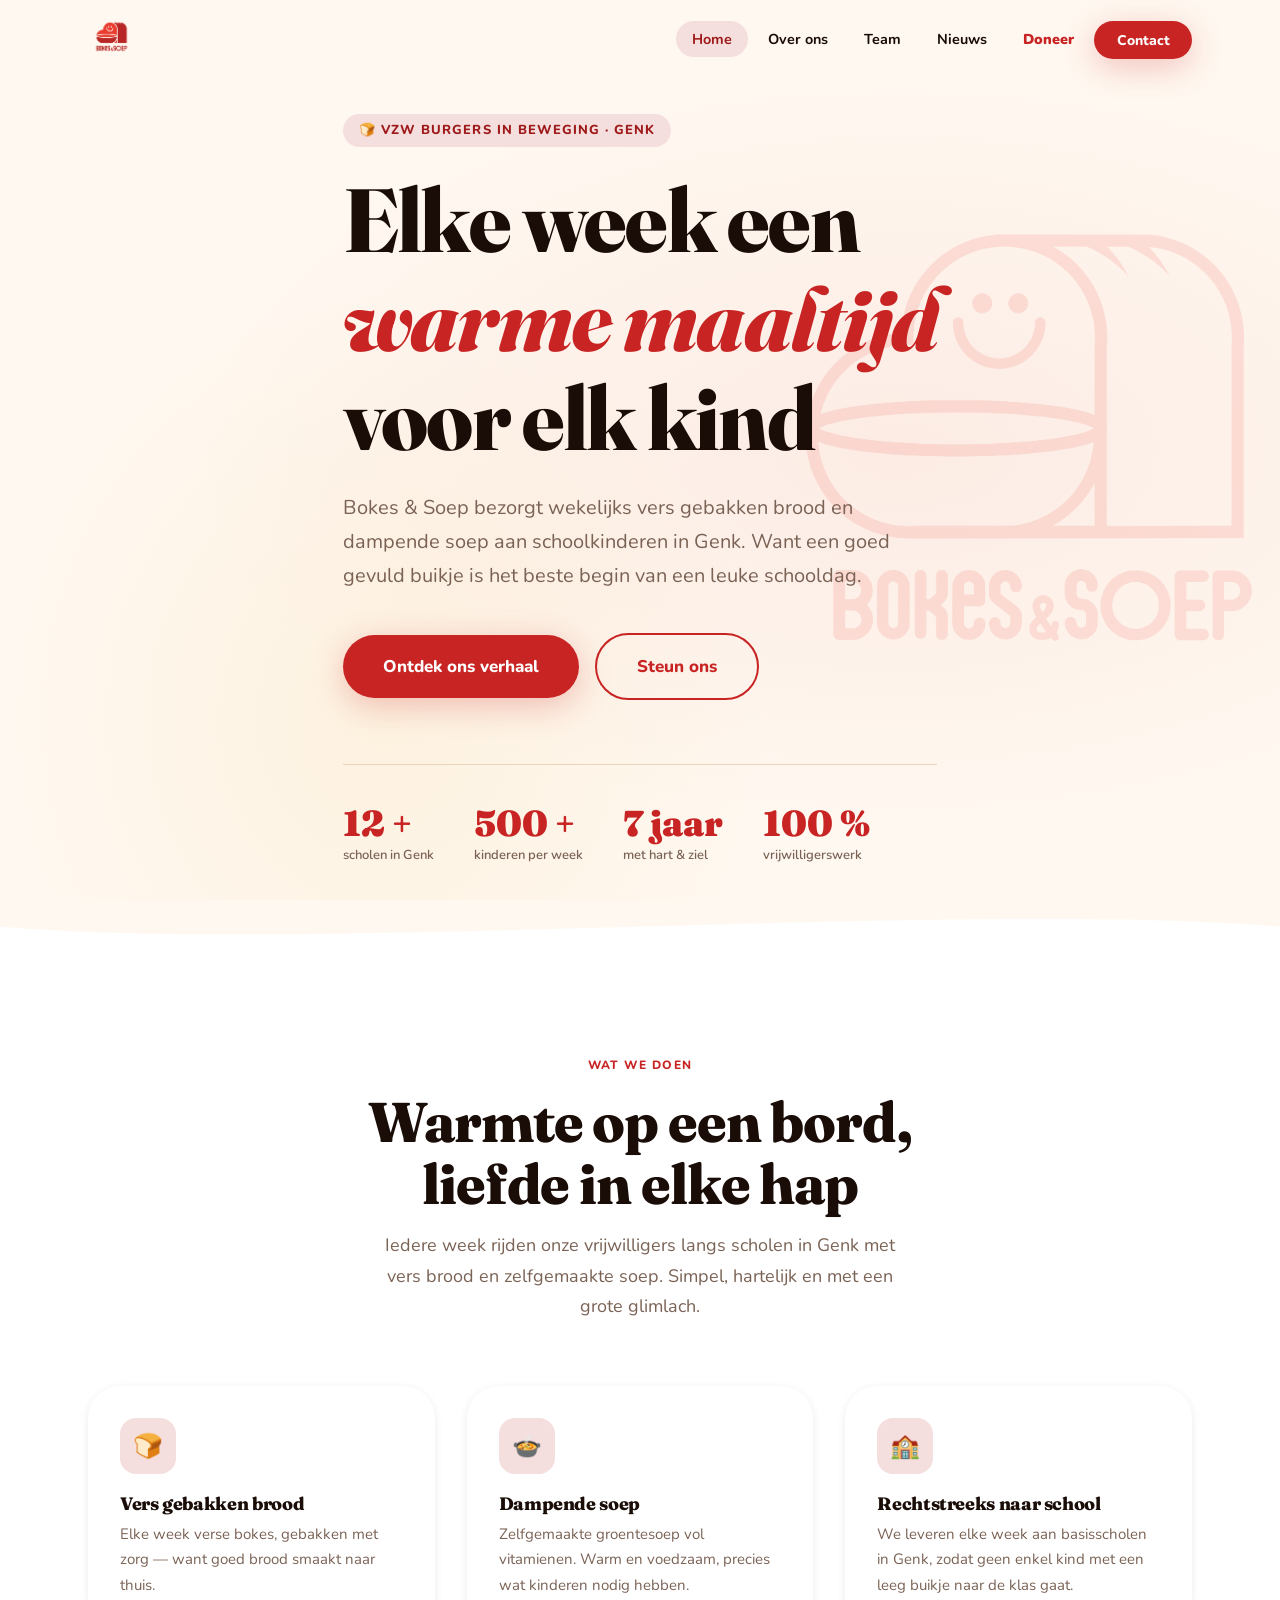
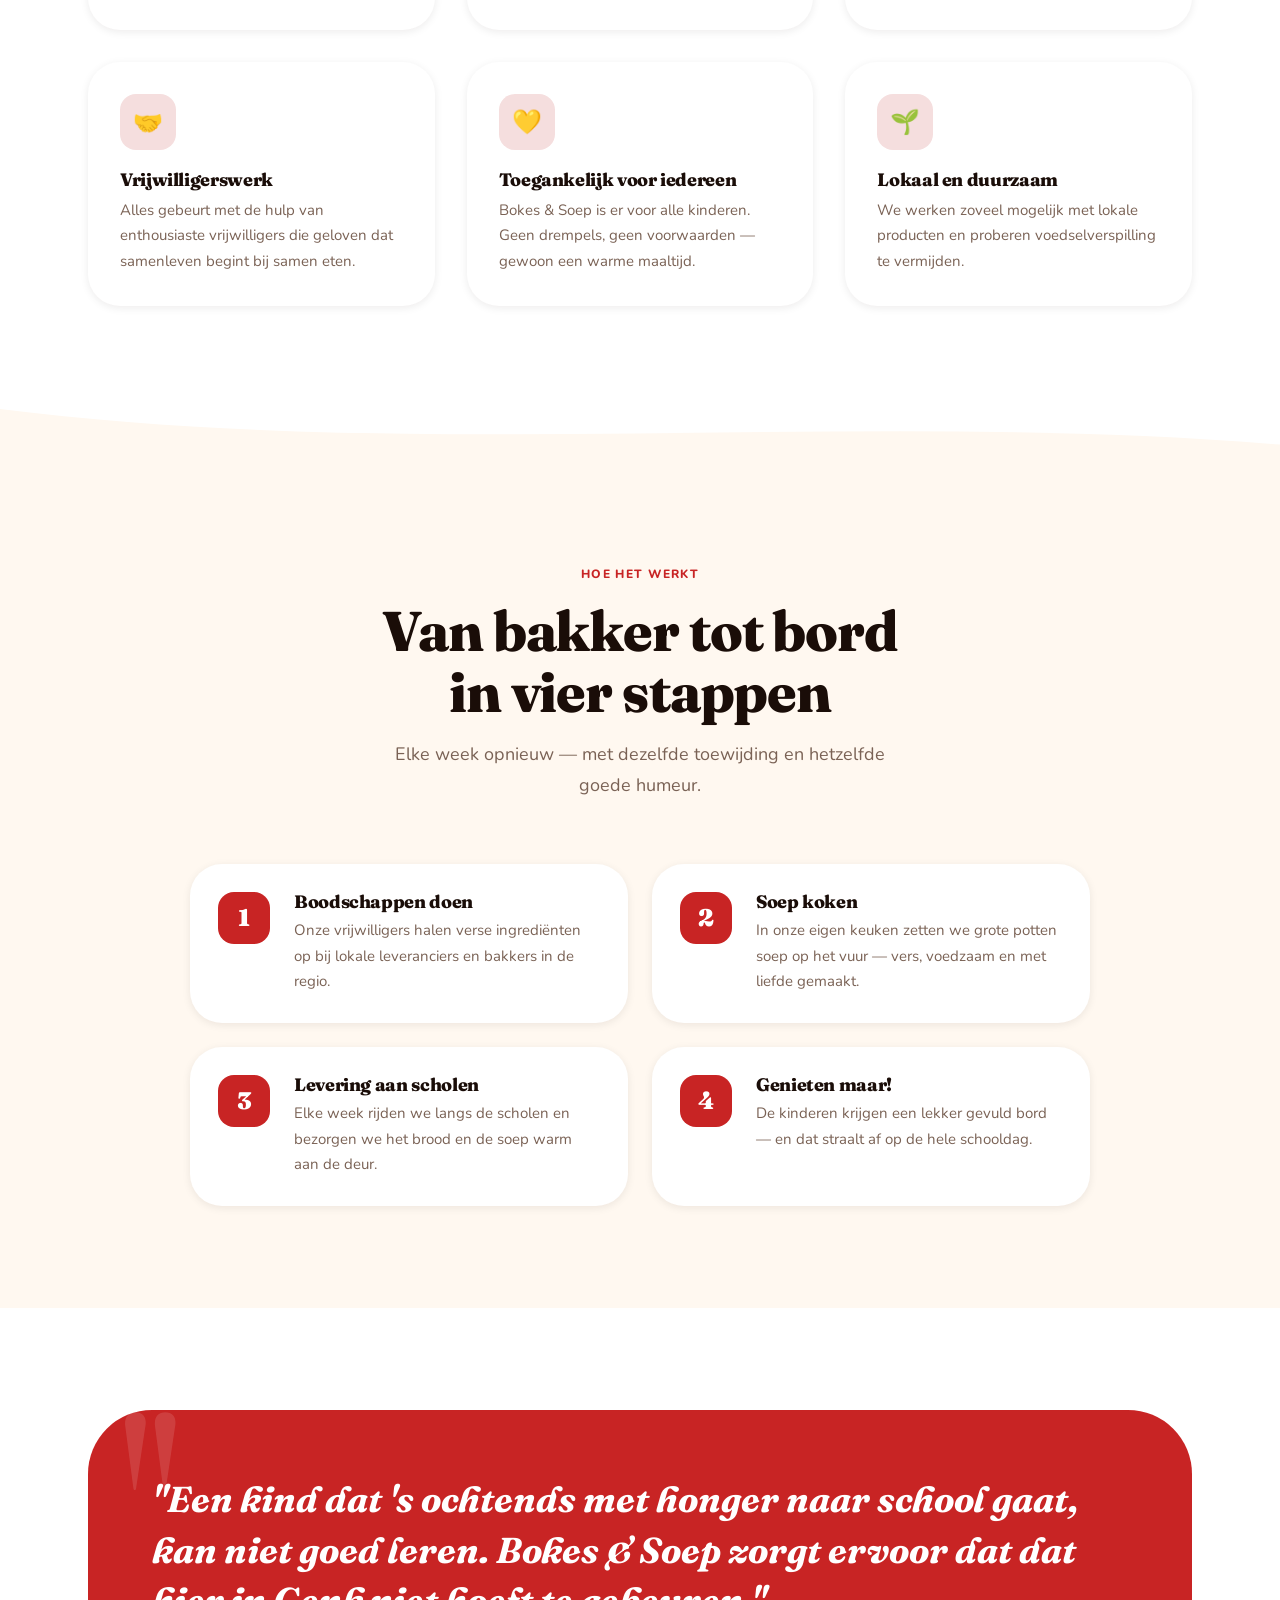
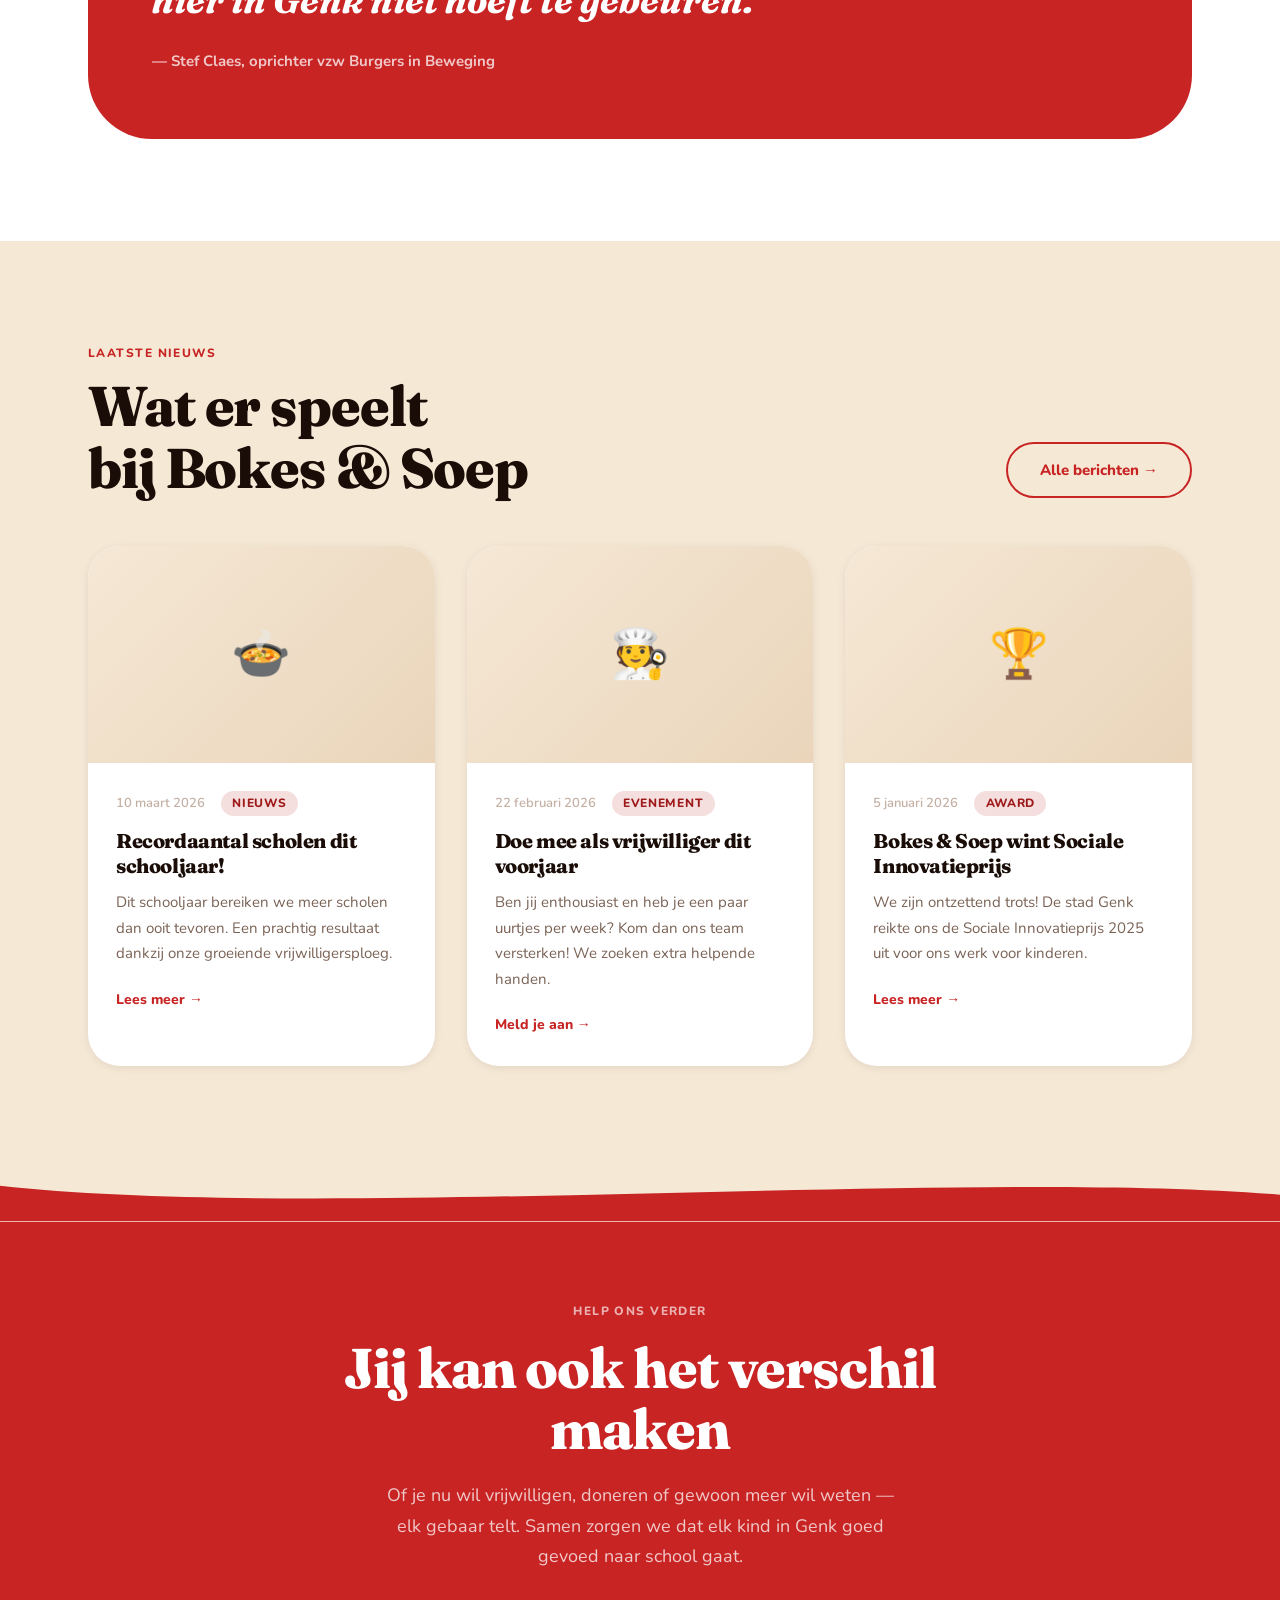
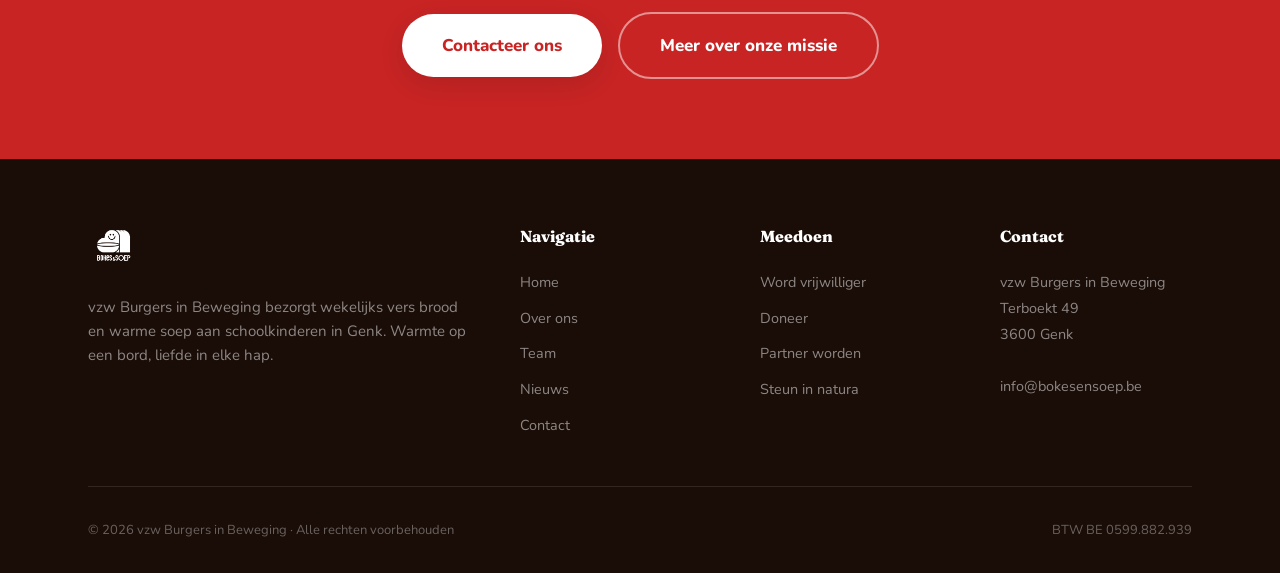
==== index.html @ c75bfd41 "Add HTML/CSS/JS website version for demo at dev2.bokesensoep.be Static website with 6 pages (home, o" ====
<!DOCTYPE html>
<html lang="nl">
<head>
  <meta charset="UTF-8">
  <meta name="viewport" content="width=device-width, initial-scale=1.0">
  <title>Bokes & Soep — Elke week een warme maaltijd voor elk kind</title>
  <meta name="description" content="vzw Burgers in Beweging bezorgt wekelijks vers brood en warme soep aan schoolkinderen in Genk. Warmte op een bord, liefde in elke hap.">
  <link rel="stylesheet" href="style.css">
  <link rel="icon" type="image/png" href="logos/logo_kleur_3000px.png">
</head>
<body>

  <!-- NAVIGATION -->
  <nav class="nav" id="main-nav">
    <div class="container">
      <div class="nav__inner">
        <a href="index.html" class="nav__logo">
          <img src="logos/logo_kleur_3000px.png" alt="Bokes & Soep logo">
        </a>
        <ul class="nav__links">
          <li><a href="index.html" class="nav__link active">Home</a></li>
          <li><a href="over-ons.html" class="nav__link">Over ons</a></li>
          <li><a href="team.html" class="nav__link">Team</a></li>
          <li><a href="nieuws.html" class="nav__link">Nieuws</a></li>
          <li><a href="doneer.html" class="nav__link" style="color: var(--red); font-weight: 900;">Doneer</a></li>
          <li><a href="contact.html" class="nav__link nav__cta">Contact</a></li>
        </ul>
        <button class="nav__hamburger" id="hamburger" aria-label="Menu openen">
          <span></span><span></span><span></span>
        </button>
      </div>
    </div>
  </nav>

  <!-- MOBILE NAV -->
  <div class="nav__mobile" id="mobile-nav">
    <a href="index.html" class="nav__link active">Home</a>
    <a href="over-ons.html" class="nav__link">Over ons</a>
    <a href="team.html" class="nav__link">Team</a>
    <a href="nieuws.html" class="nav__link">Nieuws</a>
    <a href="contact.html" class="nav__link" style="color: var(--red); margin-top: 1rem;">Contacteer ons →</a>
  </div>

  <!-- HERO -->
  <section class="hero section--cream">
    <div class="container">
      <div class="hero__content" style="max-width: 680px;">
        <span class="hero__eyebrow animate-fade-up">
          🍞 vzw Burgers in Beweging · Genk
        </span>
        <h1 class="hero__title animate-fade-up animate-delay-1">
          Elke week een<br><em>warme maaltijd</em><br>voor elk kind
        </h1>
        <p class="hero__subtitle animate-fade-up animate-delay-2">
          Bokes &amp; Soep bezorgt wekelijks vers gebakken brood en dampende soep
          aan schoolkinderen in Genk. Want een goed gevuld buikje is het beste begin
          van een leuke schooldag.
        </p>
        <div class="hero__actions animate-fade-up animate-delay-3">
          <a href="over-ons.html" class="btn btn--primary btn--lg">Ontdek ons verhaal</a>
          <a href="contact.html" class="btn btn--outline btn--lg">Steun ons</a>
        </div>

        <div class="hero__stat-row animate-fade-up animate-delay-4">
          <div class="hero__stat">
            <span class="hero__stat-num">12+</span>
            <span class="hero__stat-label">scholen in Genk</span>
          </div>
          <div class="hero__stat">
            <span class="hero__stat-num">500+</span>
            <span class="hero__stat-label">kinderen per week</span>
          </div>
          <div class="hero__stat">
            <span class="hero__stat-num">7 jaar</span>
            <span class="hero__stat-label">met hart &amp; ziel</span>
          </div>
          <div class="hero__stat">
            <span class="hero__stat-num">100%</span>
            <span class="hero__stat-label">vrijwilligerswerk</span>
          </div>
        </div>
      </div>
    </div>

    <!-- Big decorative logo in background -->
    <div class="hero__visual" aria-hidden="true">
      <img src="logos/logo_rood_3000px.png" alt="">
    </div>
  </section>

  <!-- WAVE -->
  <div class="wave">
    <svg viewBox="0 0 1440 60" fill="none" xmlns="http://www.w3.org/2000/svg" preserveAspectRatio="none">
      <path d="M0,30 C360,60 1080,0 1440,30 L1440,60 L0,60 Z" fill="#FFFFFF"/>
    </svg>
  </div>

  <!-- WAT WE DOEN -->
  <section class="section section--white">
    <div class="container">
      <div class="section-header reveal">
        <span class="label">Wat we doen</span>
        <h2>Warmte op een bord,<br>liefde in elke hap</h2>
        <p>
          Iedere week rijden onze vrijwilligers langs scholen in Genk met vers brood en zelfgemaakte soep.
          Simpel, hartelijk en met een grote glimlach.
        </p>
      </div>

      <div class="grid-3" style="gap: 2rem;">
        <div class="value-item reveal">
          <div class="value-item__icon">🍞</div>
          <h4>Vers gebakken brood</h4>
          <p>Elke week verse bokes, gebakken met zorg — want goed brood smaakt naar thuis.</p>
        </div>
        <div class="value-item reveal">
          <div class="value-item__icon">🍲</div>
          <h4>Dampende soep</h4>
          <p>Zelfgemaakte groentesoep vol vitamienen. Warm en voedzaam, precies wat kinderen nodig hebben.</p>
        </div>
        <div class="value-item reveal">
          <div class="value-item__icon">🏫</div>
          <h4>Rechtstreeks naar school</h4>
          <p>We leveren elke week aan basisscholen in Genk, zodat geen enkel kind met een leeg buikje naar de klas gaat.</p>
        </div>
        <div class="value-item reveal">
          <div class="value-item__icon">🤝</div>
          <h4>Vrijwilligerswerk</h4>
          <p>Alles gebeurt met de hulp van enthousiaste vrijwilligers die geloven dat samenleven begint bij samen eten.</p>
        </div>
        <div class="value-item reveal">
          <div class="value-item__icon">💛</div>
          <h4>Toegankelijk voor iedereen</h4>
          <p>Bokes &amp; Soep is er voor alle kinderen. Geen drempels, geen voorwaarden — gewoon een warme maaltijd.</p>
        </div>
        <div class="value-item reveal">
          <div class="value-item__icon">🌱</div>
          <h4>Lokaal en duurzaam</h4>
          <p>We werken zoveel mogelijk met lokale producten en proberen voedselverspilling te vermijden.</p>
        </div>
      </div>
    </div>
  </section>

  <!-- WAVE -->
  <div class="wave" style="background: #fff;">
    <svg viewBox="0 0 1440 60" fill="none" xmlns="http://www.w3.org/2000/svg" preserveAspectRatio="none">
      <path d="M0,0 C480,60 960,0 1440,40 L1440,60 L0,60 Z" fill="#FFF8F0"/>
    </svg>
  </div>

  <!-- HOE HET WERKT -->
  <section class="section section--cream">
    <div class="container">
      <div class="section-header reveal">
        <span class="label">Hoe het werkt</span>
        <h2>Van bakker tot bord<br>in vier stappen</h2>
        <p>Elke week opnieuw — met dezelfde toewijding en hetzelfde goede humeur.</p>
      </div>

      <div style="display: grid; grid-template-columns: repeat(2, 1fr); gap: 1.5rem; max-width: 900px; margin: 0 auto;">
        <div class="how-step reveal">
          <div class="how-step__num">1</div>
          <div class="how-step__content">
            <h4>Boodschappen doen</h4>
            <p>Onze vrijwilligers halen verse ingrediënten op bij lokale leveranciers en bakkers in de regio.</p>
          </div>
        </div>
        <div class="how-step reveal">
          <div class="how-step__num">2</div>
          <div class="how-step__content">
            <h4>Soep koken</h4>
            <p>In onze eigen keuken zetten we grote potten soep op het vuur — vers, voedzaam en met liefde gemaakt.</p>
          </div>
        </div>
        <div class="how-step reveal">
          <div class="how-step__num">3</div>
          <div class="how-step__content">
            <h4>Levering aan scholen</h4>
            <p>Elke week rijden we langs de scholen en bezorgen we het brood en de soep warm aan de deur.</p>
          </div>
        </div>
        <div class="how-step reveal">
          <div class="how-step__num">4</div>
          <div class="how-step__content">
            <h4>Genieten maar!</h4>
            <p>De kinderen krijgen een lekker gevuld bord — en dat straalt af op de hele schooldag.</p>
          </div>
        </div>
      </div>
    </div>
  </section>

  <!-- QUOTE / CTA -->
  <section class="section section--white">
    <div class="container">
      <div class="quote-block reveal">
        <p class="quote-block__text">
          "Een kind dat 's ochtends met honger naar school gaat, kan niet goed leren. Bokes &amp; Soep zorgt ervoor dat dat hier in Genk niet hoeft te gebeuren."
        </p>
        <p class="quote-block__author">— Stef Claes, oprichter vzw Burgers in Beweging</p>
      </div>
    </div>
  </section>

  <!-- NIEUWSTE NIEUWS -->
  <section class="section section--cream-mid">
    <div class="container">
      <div style="display: flex; justify-content: space-between; align-items: flex-end; margin-bottom: 3rem; flex-wrap: wrap; gap: 1.5rem;">
        <div>
          <span class="label" style="display: block; margin-bottom: 0.75rem;">Laatste nieuws</span>
          <h2 style="margin: 0;">Wat er speelt<br>bij Bokes &amp; Soep</h2>
        </div>
        <a href="nieuws.html" class="btn btn--outline">Alle berichten →</a>
      </div>

      <div class="grid-3 reveal">
        <div class="card">
          <div class="card__img">
            <div class="card__img-placeholder">🍲</div>
          </div>
          <div class="card__body">
            <div class="news-meta">
              <span class="news-date">10 maart 2026</span>
              <span class="news-tag">Nieuws</span>
            </div>
            <h3 class="card__title">Recordaantal scholen dit schooljaar!</h3>
            <p class="card__text">Dit schooljaar bereiken we meer scholen dan ooit tevoren. Een prachtig resultaat dankzij onze groeiende vrijwilligersploeg.</p>
            <a href="nieuws.html" class="card__link">Lees meer →</a>
          </div>
        </div>

        <div class="card">
          <div class="card__img">
            <div class="card__img-placeholder">🧑‍🍳</div>
          </div>
          <div class="card__body">
            <div class="news-meta">
              <span class="news-date">22 februari 2026</span>
              <span class="news-tag">Evenement</span>
            </div>
            <h3 class="card__title">Doe mee als vrijwilliger dit voorjaar</h3>
            <p class="card__text">Ben jij enthousiast en heb je een paar uurtjes per week? Kom dan ons team versterken! We zoeken extra helpende handen.</p>
            <a href="contact.html" class="card__link">Meld je aan →</a>
          </div>
        </div>

        <div class="card">
          <div class="card__img">
            <div class="card__img-placeholder">🏆</div>
          </div>
          <div class="card__body">
            <div class="news-meta">
              <span class="news-date">5 januari 2026</span>
              <span class="news-tag">Award</span>
            </div>
            <h3 class="card__title">Bokes &amp; Soep wint Sociale Innovatieprijs</h3>
            <p class="card__text">We zijn ontzettend trots! De stad Genk reikte ons de Sociale Innovatieprijs 2025 uit voor ons werk voor kinderen.</p>
            <a href="nieuws.html" class="card__link">Lees meer →</a>
          </div>
        </div>
      </div>
    </div>
  </section>

  <!-- WAVE -->
  <div class="wave" style="background: var(--cream-mid);">
    <svg viewBox="0 0 1440 60" fill="none" xmlns="http://www.w3.org/2000/svg" preserveAspectRatio="none">
      <path d="M0,20 C360,60 1080,0 1440,30 L1440,60 L0,60 Z" fill="#C82424"/>
    </svg>
  </div>

  <!-- STEUN ONS CTA -->
  <section style="background: var(--red); padding: 5rem 0; text-align: center;">
    <div class="container">
      <span class="label" style="color: rgba(255,255,255,0.65); margin-bottom: 1rem; display: block;">Help ons verder</span>
      <h2 style="color: var(--white); margin-bottom: 1.25rem; max-width: 600px; margin-left: auto; margin-right: auto;">
        Jij kan ook het verschil maken
      </h2>
      <p style="color: rgba(255,255,255,0.75); max-width: 520px; margin: 0 auto 2.5rem; font-size: 1.125rem;">
        Of je nu wil vrijwilligen, doneren of gewoon meer wil weten — elk gebaar telt.
        Samen zorgen we dat elk kind in Genk goed gevoed naar school gaat.
      </p>
      <div class="flex flex-center flex-wrap gap-sm">
        <a href="contact.html" class="btn btn--white btn--lg">Contacteer ons</a>
        <a href="over-ons.html" class="btn btn--outline-white btn--lg">Meer over onze missie</a>
      </div>
    </div>
  </section>

  <!-- FOOTER -->
  <footer class="footer">
    <div class="container">
      <div class="footer__grid">
        <div>
          <div class="footer__logo">
            <img src="logos/logo_kleur_3000px.png" alt="Bokes & Soep">
          </div>
          <p class="footer__tagline">
            vzw Burgers in Beweging bezorgt wekelijks vers brood en warme soep aan
            schoolkinderen in Genk. Warmte op een bord, liefde in elke hap.
          </p>
        </div>
        <div>
          <p class="footer__title">Navigatie</p>
          <ul class="footer__links">
            <li><a href="index.html" class="footer__link">Home</a></li>
            <li><a href="over-ons.html" class="footer__link">Over ons</a></li>
            <li><a href="team.html" class="footer__link">Team</a></li>
            <li><a href="nieuws.html" class="footer__link">Nieuws</a></li>
            <li><a href="contact.html" class="footer__link">Contact</a></li>
          </ul>
        </div>
        <div>
          <p class="footer__title">Meedoen</p>
          <ul class="footer__links">
            <li><a href="contact.html" class="footer__link">Word vrijwilliger</a></li>
            <li><a href="contact.html" class="footer__link">Doneer</a></li>
            <li><a href="contact.html" class="footer__link">Partner worden</a></li>
            <li><a href="contact.html" class="footer__link">Steun in natura</a></li>
          </ul>
        </div>
        <div>
          <p class="footer__title">Contact</p>
          <address class="footer__address" style="font-style: normal;">
            vzw Burgers in Beweging<br>
            Terboekt 49<br>
            3600 Genk<br><br>
            <a href="mailto:info@bokesensoep.be" class="footer__link">info@bokesensoep.be</a>
          </address>
        </div>
      </div>
      <div class="footer__bottom">
        <p class="footer__copy">© 2026 vzw Burgers in Beweging · Alle rechten voorbehouden</p>
        <p class="footer__btw">BTW BE 0599.882.939</p>
      </div>
    </div>
  </footer>

  <script src="script.js"></script>
</body>
</html>
---- style.css ----
@import url('https://fonts.googleapis.com/css2?family=Fraunces:ital,opsz,wght@0,9..144,300..900;1,9..144,300..900&family=Nunito:wght@400;500;600;700;800;900&display=swap');

/* =========================================
   BOKES & SOEP — Design System
   vzw Burgers in Beweging, Genk
   ========================================= */

:root {
  --red: #C82424;
  --red-dark: #9E1A1A;
  --red-deeper: #7A1212;
  --red-light: #F5DEDE;
  --cream: #FFF8F0;
  --cream-mid: #F5E8D5;
  --cream-dark: #EAD5BB;
  --warm-black: #1A0D08;
  --warm-gray: #7A6255;
  --warm-gray-light: #C4B0A4;
  --gold: #E8A820;
  --gold-light: #FDE68A;
  --white: #FFFFFF;

  --font-display: 'Fraunces', Georgia, serif;
  --font-body: 'Nunito', Arial, sans-serif;

  --radius-sm: 8px;
  --radius-md: 16px;
  --radius-lg: 32px;
  --radius-xl: 64px;
  --radius-full: 9999px;

  --shadow-sm: 0 2px 8px rgba(26, 13, 8, 0.08);
  --shadow-md: 0 8px 24px rgba(26, 13, 8, 0.12);
  --shadow-lg: 0 20px 60px rgba(26, 13, 8, 0.16);
  --shadow-red: 0 8px 32px rgba(200, 36, 36, 0.25);

  --transition: all 0.3s cubic-bezier(0.4, 0, 0.2, 1);
}

/* =========================================
   RESET & BASE
   ========================================= */

*, *::before, *::after {
  box-sizing: border-box;
  margin: 0;
  padding: 0;
}

html {
  scroll-behavior: smooth;
  font-size: 16px;
}

body {
  font-family: var(--font-body);
  background-color: var(--cream);
  color: var(--warm-black);
  line-height: 1.6;
  -webkit-font-smoothing: antialiased;
  overflow-x: hidden;
}

img {
  max-width: 100%;
  display: block;
}

a {
  color: inherit;
  text-decoration: none;
}

button {
  cursor: pointer;
  border: none;
  background: none;
  font-family: inherit;
}

ul {
  list-style: none;
}

/* =========================================
   TYPOGRAPHY
   ========================================= */

h1, h2, h3, h4 {
  font-family: var(--font-display);
  line-height: 1.1;
  font-weight: 800;
  letter-spacing: -0.02em;
}

h1 { font-size: clamp(2.8rem, 7vw, 6rem); }
h2 { font-size: clamp(2rem, 4.5vw, 3.5rem); }
h3 { font-size: clamp(1.4rem, 3vw, 2rem); }
h4 { font-size: clamp(1.1rem, 2vw, 1.4rem); }

p {
  font-size: clamp(1rem, 1.5vw, 1.125rem);
  color: var(--warm-gray);
  line-height: 1.7;
}

.lead {
  font-size: clamp(1.125rem, 2vw, 1.375rem);
  font-weight: 600;
  color: var(--warm-black);
  line-height: 1.5;
}

.label {
  font-size: 0.75rem;
  font-weight: 800;
  letter-spacing: 0.12em;
  text-transform: uppercase;
  color: var(--red);
}

/* =========================================
   LAYOUT
   ========================================= */

.container {
  max-width: 1200px;
  margin: 0 auto;
  padding: 0 clamp(1.5rem, 5vw, 3rem);
}

.section {
  padding: clamp(4rem, 8vw, 8rem) 0;
}

.section--cream { background: var(--cream); }
.section--white { background: var(--white); }
.section--red {
  background: var(--red);
  color: var(--white);
}
.section--dark {
  background: var(--warm-black);
  color: var(--white);
}
.section--cream-mid { background: var(--cream-mid); }

/* =========================================
   NAVIGATION
   ========================================= */

.nav {
  position: fixed;
  top: 0;
  left: 0;
  right: 0;
  z-index: 1000;
  padding: 1rem 0;
  transition: var(--transition);
}

.nav.scrolled {
  background: rgba(255, 248, 240, 0.95);
  backdrop-filter: blur(12px);
  -webkit-backdrop-filter: blur(12px);
  box-shadow: var(--shadow-sm);
}

.nav__inner {
  display: flex;
  align-items: center;
  justify-content: space-between;
  gap: 2rem;
}

.nav__logo {
  display: flex;
  align-items: center;
  gap: 0.75rem;
  flex-shrink: 0;
}

.nav__logo img {
  height: 48px;
  width: auto;
}

.nav__links {
  display: flex;
  align-items: center;
  gap: 0.25rem;
}

.nav__link {
  font-size: 0.9rem;
  font-weight: 700;
  padding: 0.5rem 1rem;
  border-radius: var(--radius-full);
  transition: var(--transition);
  color: var(--warm-black);
}

.nav__link:hover,
.nav__link.active {
  background: var(--red-light);
  color: var(--red-dark);
}

.nav__cta {
  background: var(--red) !important;
  color: var(--white) !important;
  padding: 0.6rem 1.4rem !important;
  border-radius: var(--radius-full) !important;
  font-weight: 800 !important;
  font-size: 0.875rem !important;
  transition: var(--transition) !important;
  box-shadow: var(--shadow-red);
}

.nav__cta:hover {
  background: var(--red-dark) !important;
  transform: translateY(-1px);
  box-shadow: 0 12px 40px rgba(200, 36, 36, 0.35) !important;
}

.nav__hamburger {
  display: none;
  flex-direction: column;
  gap: 5px;
  padding: 8px;
  cursor: pointer;
}

.nav__hamburger span {
  display: block;
  width: 24px;
  height: 2px;
  background: var(--warm-black);
  border-radius: 2px;
  transition: var(--transition);
}

/* Mobile nav */
.nav__mobile {
  display: none;
  position: fixed;
  inset: 0;
  background: var(--cream);
  z-index: 999;
  padding: 6rem 2rem 2rem;
  flex-direction: column;
  gap: 0.5rem;
}

.nav__mobile.open {
  display: flex;
}

.nav__mobile .nav__link {
  font-size: 1.5rem;
  padding: 1rem;
  font-family: var(--font-display);
  font-weight: 700;
}

/* =========================================
   BUTTONS
   ========================================= */

.btn {
  display: inline-flex;
  align-items: center;
  gap: 0.5rem;
  padding: 0.875rem 2rem;
  border-radius: var(--radius-full);
  font-family: var(--font-body);
  font-weight: 800;
  font-size: 0.9375rem;
  transition: var(--transition);
  cursor: pointer;
  text-align: center;
  white-space: nowrap;
}

.btn--primary {
  background: var(--red);
  color: var(--white);
  box-shadow: var(--shadow-red);
}

.btn--primary:hover {
  background: var(--red-dark);
  transform: translateY(-2px);
  box-shadow: 0 16px 48px rgba(200, 36, 36, 0.35);
}

.btn--outline {
  background: transparent;
  color: var(--red);
  border: 2px solid var(--red);
}

.btn--outline:hover {
  background: var(--red);
  color: var(--white);
  transform: translateY(-2px);
}

.btn--white {
  background: var(--white);
  color: var(--red);
  box-shadow: var(--shadow-md);
}

.btn--white:hover {
  background: var(--cream);
  transform: translateY(-2px);
  box-shadow: var(--shadow-lg);
}

.btn--outline-white {
  background: transparent;
  color: var(--white);
  border: 2px solid rgba(255,255,255,0.5);
}

.btn--outline-white:hover {
  background: rgba(255,255,255,0.15);
  border-color: var(--white);
}

.btn--lg {
  padding: 1.125rem 2.5rem;
  font-size: 1.0625rem;
}

/* =========================================
   HERO
   ========================================= */

.hero {
  min-height: 100vh;
  display: flex;
  align-items: center;
  padding-top: 5rem;
  position: relative;
  overflow: hidden;
}

.hero::before {
  content: '';
  position: absolute;
  inset: 0;
  background:
    radial-gradient(ellipse 80% 60% at 70% 50%, rgba(200, 36, 36, 0.06) 0%, transparent 70%),
    radial-gradient(ellipse 50% 80% at 30% 80%, rgba(232, 168, 32, 0.08) 0%, transparent 60%);
  pointer-events: none;
}

.hero__content {
  position: relative;
  z-index: 1;
}

.hero__eyebrow {
  display: inline-flex;
  align-items: center;
  gap: 0.5rem;
  background: var(--red-light);
  color: var(--red-dark);
  padding: 0.4rem 1rem;
  border-radius: var(--radius-full);
  font-size: 0.8125rem;
  font-weight: 800;
  letter-spacing: 0.08em;
  text-transform: uppercase;
  margin-bottom: 1.5rem;
}

.hero__title {
  margin-bottom: 1.5rem;
}

.hero__title em {
  font-style: italic;
  color: var(--red);
}

.hero__subtitle {
  max-width: 560px;
  margin-bottom: 2.5rem;
  font-size: clamp(1.05rem, 1.8vw, 1.25rem);
}

.hero__actions {
  display: flex;
  flex-wrap: wrap;
  gap: 1rem;
  align-items: center;
}

.hero__stat-row {
  display: flex;
  flex-wrap: wrap;
  gap: 2.5rem;
  margin-top: 4rem;
  padding-top: 2.5rem;
  border-top: 1px solid var(--cream-dark);
}

.hero__stat {
  display: flex;
  flex-direction: column;
}

.hero__stat-num {
  font-family: var(--font-display);
  font-size: 2.25rem;
  font-weight: 900;
  color: var(--red);
  line-height: 1;
}

.hero__stat-label {
  font-size: 0.8125rem;
  font-weight: 600;
  color: var(--warm-gray);
  margin-top: 0.25rem;
}

.hero__visual {
  position: absolute;
  right: -4%;
  top: 50%;
  transform: translateY(-50%);
  width: 50%;
  max-width: 600px;
  opacity: 0.12;
  pointer-events: none;
}

/* =========================================
   WAVE DIVIDERS
   ========================================= */

.wave {
  display: block;
  width: 100%;
  overflow: hidden;
  line-height: 0;
}

.wave svg {
  display: block;
  width: 100%;
}

/* =========================================
   CARDS
   ========================================= */

.card {
  background: var(--white);
  border-radius: var(--radius-lg);
  overflow: hidden;
  box-shadow: var(--shadow-sm);
  transition: var(--transition);
}

.card:hover {
  box-shadow: var(--shadow-md);
  transform: translateY(-4px);
}

.card__img {
  width: 100%;
  aspect-ratio: 16/10;
  background: var(--cream-dark);
  position: relative;
  overflow: hidden;
}

.card__img-placeholder {
  width: 100%;
  height: 100%;
  display: flex;
  align-items: center;
  justify-content: center;
  font-size: 3rem;
  background: linear-gradient(135deg, var(--cream-mid), var(--cream-dark));
}

.card__body {
  padding: 1.75rem;
}

.card__label {
  font-size: 0.75rem;
  font-weight: 800;
  letter-spacing: 0.1em;
  text-transform: uppercase;
  color: var(--red);
  margin-bottom: 0.75rem;
}

.card__title {
  font-size: 1.25rem;
  font-weight: 800;
  font-family: var(--font-display);
  margin-bottom: 0.75rem;
  line-height: 1.25;
}

.card__text {
  font-size: 0.9375rem;
  margin-bottom: 1.25rem;
}

.card__link {
  font-size: 0.875rem;
  font-weight: 800;
  color: var(--red);
  display: inline-flex;
  align-items: center;
  gap: 0.4rem;
  transition: var(--transition);
}

.card__link:hover {
  gap: 0.7rem;
}

/* =========================================
   GRIDS
   ========================================= */

.grid-2 {
  display: grid;
  grid-template-columns: repeat(2, 1fr);
  gap: 2rem;
}

.grid-3 {
  display: grid;
  grid-template-columns: repeat(3, 1fr);
  gap: 2rem;
}

.grid-4 {
  display: grid;
  grid-template-columns: repeat(4, 1fr);
  gap: 1.5rem;
}

/* =========================================
   SECTION HEADER
   ========================================= */

.section-header {
  text-align: center;
  margin-bottom: 4rem;
}

.section-header .label {
  display: block;
  margin-bottom: 1rem;
}

.section-header h2 {
  margin-bottom: 1rem;
}

.section-header p {
  max-width: 540px;
  margin: 0 auto;
}

/* =========================================
   STAT BLOCKS
   ========================================= */

.stat-block {
  text-align: center;
  padding: 2.5rem 2rem;
  background: var(--white);
  border-radius: var(--radius-lg);
  box-shadow: var(--shadow-sm);
}

.stat-block__num {
  font-family: var(--font-display);
  font-size: clamp(2.5rem, 5vw, 4rem);
  font-weight: 900;
  color: var(--red);
  line-height: 1;
  display: block;
}

.stat-block__label {
  font-size: 0.9375rem;
  font-weight: 600;
  color: var(--warm-gray);
  margin-top: 0.5rem;
  display: block;
}

/* =========================================
   TEAM CARDS
   ========================================= */

.team-card {
  text-align: center;
  padding: 2rem 1.5rem;
  background: var(--white);
  border-radius: var(--radius-lg);
  box-shadow: var(--shadow-sm);
  transition: var(--transition);
}

.team-card:hover {
  box-shadow: var(--shadow-md);
  transform: translateY(-4px);
}

.team-card__avatar {
  width: 100px;
  height: 100px;
  border-radius: var(--radius-full);
  background: linear-gradient(135deg, var(--red-light), var(--cream-dark));
  margin: 0 auto 1.25rem;
  display: flex;
  align-items: center;
  justify-content: center;
  font-size: 2rem;
  border: 3px solid var(--white);
  box-shadow: var(--shadow-md);
}

.team-card__name {
  font-family: var(--font-display);
  font-size: 1.25rem;
  font-weight: 800;
  margin-bottom: 0.25rem;
}

.team-card__role {
  font-size: 0.8125rem;
  font-weight: 700;
  color: var(--red);
  text-transform: uppercase;
  letter-spacing: 0.08em;
}

.team-card__bio {
  font-size: 0.9rem;
  margin-top: 1rem;
  color: var(--warm-gray);
}

/* =========================================
   CONTACT FORM
   ========================================= */

.form-group {
  display: flex;
  flex-direction: column;
  gap: 0.5rem;
  margin-bottom: 1.25rem;
}

.form-group label {
  font-size: 0.875rem;
  font-weight: 700;
  color: var(--warm-black);
}

.form-group input,
.form-group textarea,
.form-group select {
  padding: 0.875rem 1.25rem;
  border: 2px solid var(--cream-dark);
  border-radius: var(--radius-md);
  font-family: var(--font-body);
  font-size: 1rem;
  background: var(--white);
  color: var(--warm-black);
  transition: var(--transition);
  outline: none;
}

.form-group input:focus,
.form-group textarea:focus,
.form-group select:focus {
  border-color: var(--red);
  box-shadow: 0 0 0 4px rgba(200, 36, 36, 0.1);
}

.form-group textarea {
  min-height: 160px;
  resize: vertical;
}

/* =========================================
   INFO BLOCK
   ========================================= */

.info-block {
  display: flex;
  align-items: flex-start;
  gap: 1rem;
  padding: 1.5rem;
  background: var(--white);
  border-radius: var(--radius-md);
  box-shadow: var(--shadow-sm);
  margin-bottom: 1rem;
}

.info-block__icon {
  width: 44px;
  height: 44px;
  border-radius: var(--radius-md);
  background: var(--red-light);
  display: flex;
  align-items: center;
  justify-content: center;
  font-size: 1.2rem;
  flex-shrink: 0;
}

.info-block__title {
  font-size: 0.8125rem;
  font-weight: 800;
  text-transform: uppercase;
  letter-spacing: 0.08em;
  color: var(--warm-gray);
  margin-bottom: 0.25rem;
}

.info-block__value {
  font-size: 0.9375rem;
  font-weight: 600;
  color: var(--warm-black);
  line-height: 1.5;
}

/* =========================================
   QUOTE
   ========================================= */

.quote-block {
  background: var(--red);
  color: var(--white);
  border-radius: var(--radius-xl);
  padding: 4rem;
  position: relative;
  overflow: hidden;
}

.quote-block::before {
  content: '"';
  position: absolute;
  top: -1rem;
  left: 2rem;
  font-family: var(--font-display);
  font-size: 15rem;
  line-height: 1;
  opacity: 0.12;
  pointer-events: none;
}

.quote-block__text {
  font-family: var(--font-display);
  font-size: clamp(1.4rem, 3vw, 2.25rem);
  font-weight: 700;
  font-style: italic;
  line-height: 1.4;
  position: relative;
  z-index: 1;
  color: var(--white);
  margin-bottom: 1.5rem;
}

.quote-block__author {
  font-size: 0.9375rem;
  font-weight: 700;
  color: rgba(255,255,255,0.75);
}

/* =========================================
   PAGE HERO (inner pages)
   ========================================= */

.page-hero {
  padding: 9rem 0 5rem;
  background: linear-gradient(160deg, var(--cream) 0%, var(--cream-mid) 100%);
  position: relative;
  overflow: hidden;
}

.page-hero::before {
  content: '';
  position: absolute;
  top: -60%;
  right: -20%;
  width: 600px;
  height: 600px;
  border-radius: 50%;
  background: radial-gradient(ellipse, rgba(200,36,36,0.06) 0%, transparent 70%);
  pointer-events: none;
}

.page-hero__eyebrow {
  display: inline-block;
  background: var(--red-light);
  color: var(--red-dark);
  padding: 0.375rem 0.875rem;
  border-radius: var(--radius-full);
  font-size: 0.75rem;
  font-weight: 800;
  text-transform: uppercase;
  letter-spacing: 0.1em;
  margin-bottom: 1.25rem;
}

.page-hero__title {
  margin-bottom: 1.25rem;
}

.page-hero__title em {
  color: var(--red);
  font-style: italic;
}

.page-hero__lead {
  max-width: 600px;
  font-size: clamp(1.05rem, 1.8vw, 1.25rem);
  color: var(--warm-gray);
}

/* =========================================
   NEWS ARTICLE
   ========================================= */

.news-meta {
  display: flex;
  align-items: center;
  gap: 1rem;
  margin-bottom: 0.75rem;
}

.news-date {
  font-size: 0.8125rem;
  font-weight: 600;
  color: var(--warm-gray-light);
}

.news-tag {
  display: inline-block;
  background: var(--red-light);
  color: var(--red-dark);
  padding: 0.2rem 0.7rem;
  border-radius: var(--radius-full);
  font-size: 0.75rem;
  font-weight: 800;
  text-transform: uppercase;
  letter-spacing: 0.06em;
}

/* =========================================
   HOW IT WORKS
   ========================================= */

.how-step {
  display: flex;
  gap: 1.5rem;
  align-items: flex-start;
  padding: 1.75rem;
  background: var(--white);
  border-radius: var(--radius-lg);
  box-shadow: var(--shadow-sm);
}

.how-step__num {
  width: 52px;
  height: 52px;
  background: var(--red);
  color: var(--white);
  border-radius: var(--radius-md);
  display: flex;
  align-items: center;
  justify-content: center;
  font-family: var(--font-display);
  font-size: 1.5rem;
  font-weight: 900;
  flex-shrink: 0;
}

.how-step__content h4 {
  margin-bottom: 0.4rem;
  font-size: 1.125rem;
}

.how-step__content p {
  font-size: 0.9375rem;
  margin: 0;
}

/* =========================================
   VALUES
   ========================================= */

.value-item {
  display: flex;
  flex-direction: column;
  align-items: flex-start;
  padding: 2rem;
  background: var(--white);
  border-radius: var(--radius-lg);
  box-shadow: var(--shadow-sm);
  transition: var(--transition);
}

.value-item:hover {
  box-shadow: var(--shadow-md);
  transform: translateY(-3px);
}

.value-item__icon {
  width: 56px;
  height: 56px;
  background: var(--red-light);
  border-radius: var(--radius-md);
  display: flex;
  align-items: center;
  justify-content: center;
  font-size: 1.5rem;
  margin-bottom: 1.25rem;
}

.value-item h4 {
  margin-bottom: 0.5rem;
  font-size: 1.125rem;
}

.value-item p {
  font-size: 0.9375rem;
}

/* =========================================
   FOOTER
   ========================================= */

.footer {
  background: var(--warm-black);
  color: var(--white);
  padding: 4rem 0 2rem;
}

.footer__grid {
  display: grid;
  grid-template-columns: 2fr 1fr 1fr 1fr;
  gap: 3rem;
  margin-bottom: 3rem;
}

.footer__logo img {
  height: 52px;
  filter: brightness(0) invert(1);
  margin-bottom: 1.25rem;
}

.footer__tagline {
  font-size: 0.9375rem;
  color: rgba(255,255,255,0.5);
  line-height: 1.6;
  margin-bottom: 1.5rem;
}

.footer__title {
  font-family: var(--font-display);
  font-size: 1rem;
  font-weight: 800;
  color: var(--white);
  margin-bottom: 1.25rem;
}

.footer__links {
  display: flex;
  flex-direction: column;
  gap: 0.625rem;
}

.footer__link {
  font-size: 0.9rem;
  color: rgba(255,255,255,0.5);
  transition: var(--transition);
}

.footer__link:hover {
  color: var(--white);
}

.footer__address {
  font-size: 0.9rem;
  color: rgba(255,255,255,0.5);
  line-height: 1.8;
}

.footer__bottom {
  border-top: 1px solid rgba(255,255,255,0.1);
  padding-top: 2rem;
  display: flex;
  justify-content: space-between;
  align-items: center;
  flex-wrap: wrap;
  gap: 1rem;
}

.footer__copy {
  font-size: 0.8125rem;
  color: rgba(255,255,255,0.35);
}

.footer__btw {
  font-size: 0.8125rem;
  color: rgba(255,255,255,0.35);
}

/* =========================================
   ANIMATIONS
   ========================================= */

@keyframes fadeInUp {
  from {
    opacity: 0;
    transform: translateY(24px);
  }
  to {
    opacity: 1;
    transform: translateY(0);
  }
}

@keyframes float {
  0%, 100% { transform: translateY(-50%) rotate(0deg); }
  50% { transform: translateY(-54%) rotate(2deg); }
}

.animate-fade-up {
  animation: fadeInUp 0.7s cubic-bezier(0.4, 0, 0.2, 1) both;
}

.animate-delay-1 { animation-delay: 0.1s; }
.animate-delay-2 { animation-delay: 0.2s; }
.animate-delay-3 { animation-delay: 0.35s; }
.animate-delay-4 { animation-delay: 0.5s; }

/* Scroll-triggered reveal */
.reveal {
  opacity: 0;
  transform: translateY(20px);
  transition: opacity 0.7s ease, transform 0.7s ease;
}

.reveal.visible {
  opacity: 1;
  transform: translateY(0);
}

/* =========================================
   RESPONSIVE
   ========================================= */

@media (max-width: 1024px) {
  .grid-4 { grid-template-columns: repeat(2, 1fr); }
  .footer__grid { grid-template-columns: 1fr 1fr; }
}

@media (max-width: 768px) {
  .nav__links { display: none; }
  .nav__hamburger { display: flex; }

  .hero__visual { display: none; }

  .grid-2, .grid-3, .grid-4 {
    grid-template-columns: 1fr;
  }

  .quote-block {
    padding: 2.5rem 2rem;
  }

  .footer__grid {
    grid-template-columns: 1fr;
    gap: 2rem;
  }

  .footer__bottom {
    flex-direction: column;
    text-align: center;
  }

  .hero__stat-row {
    gap: 1.5rem;
  }
}

@media (max-width: 480px) {
  .hero__actions { flex-direction: column; align-items: stretch; }
  .hero__actions .btn { justify-content: center; }
}

/* =========================================
   UTILITY
   ========================================= */

.text-red { color: var(--red); }
.text-center { text-align: center; }
.text-white { color: var(--white); }
.mt-1 { margin-top: 0.5rem; }
.mt-2 { margin-top: 1rem; }
.mt-3 { margin-top: 1.5rem; }
.mt-4 { margin-top: 2rem; }
.mb-2 { margin-bottom: 1rem; }
.mb-4 { margin-bottom: 2rem; }
.gap-sm { gap: 1rem; }
.flex { display: flex; }
.flex-center { display: flex; align-items: center; justify-content: center; }
.inline-flex { display: inline-flex; }
.align-center { align-items: center; }
.flex-wrap { flex-wrap: wrap; }
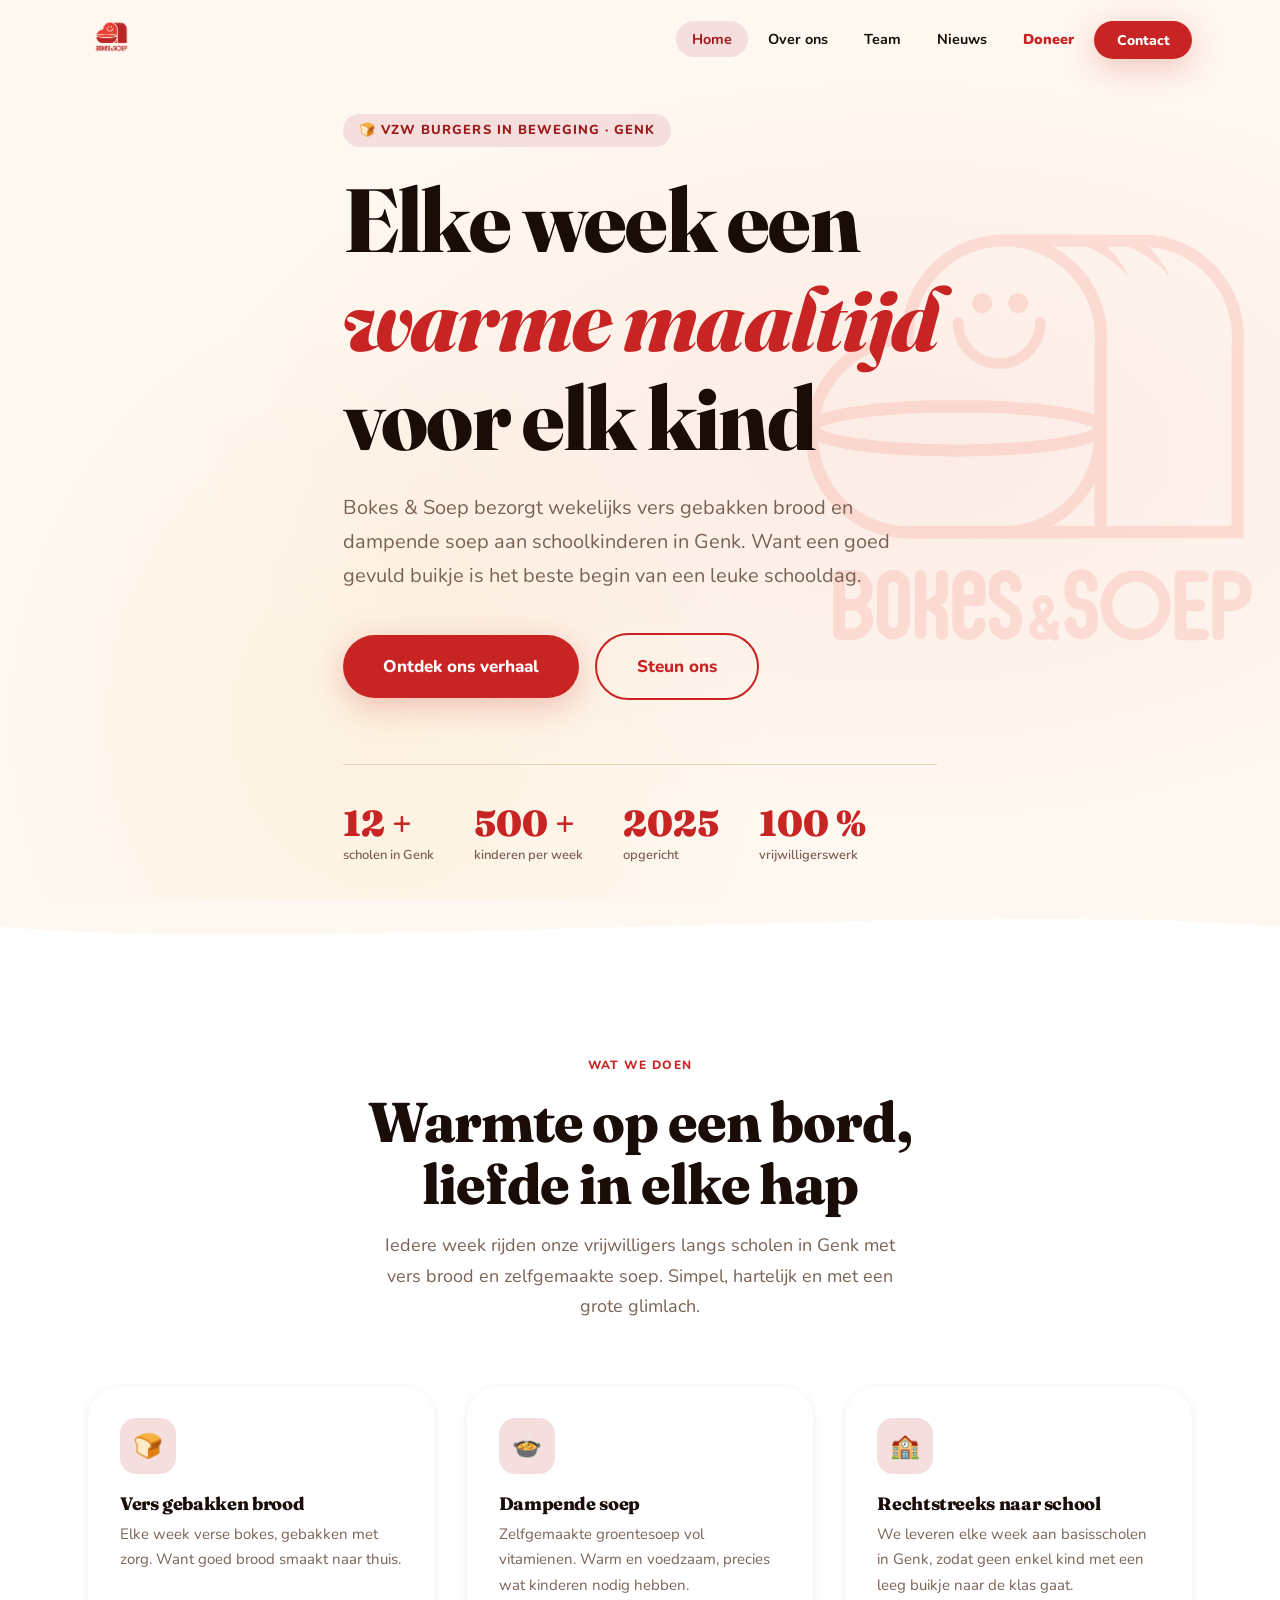
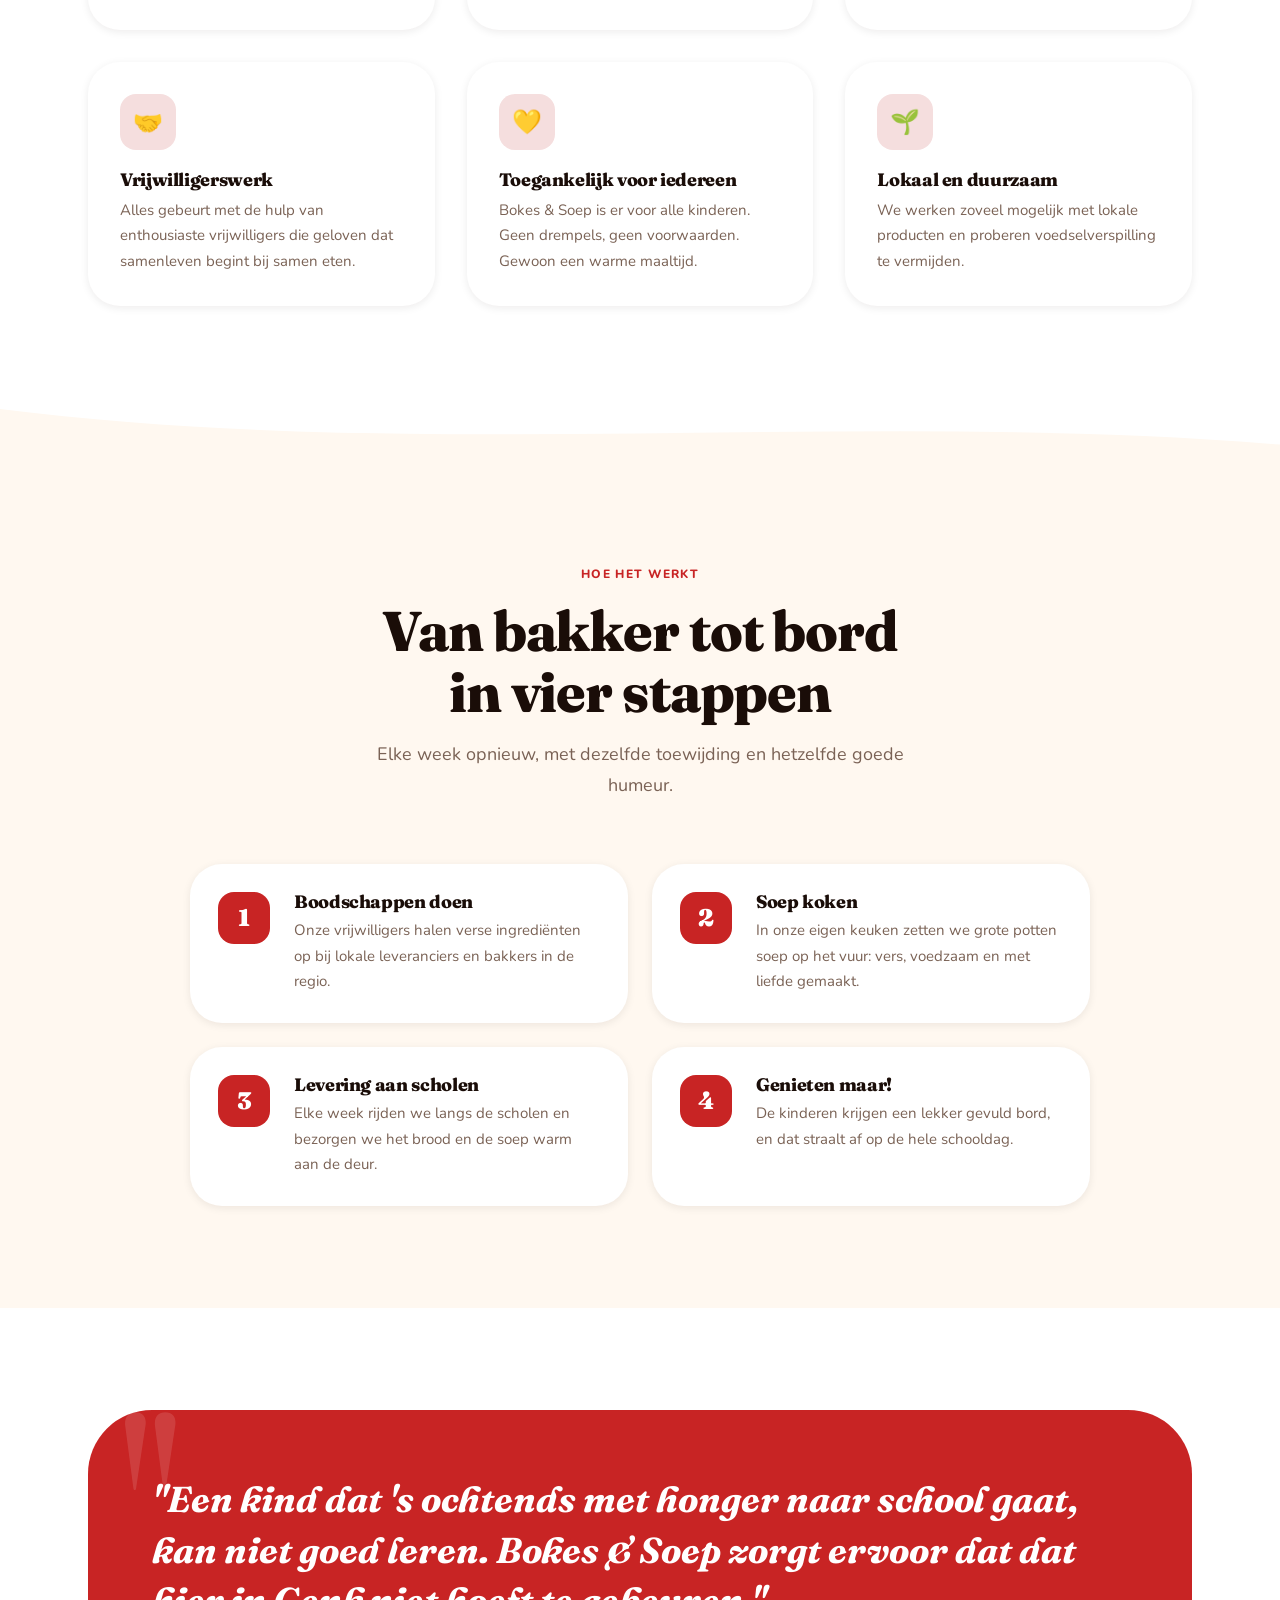
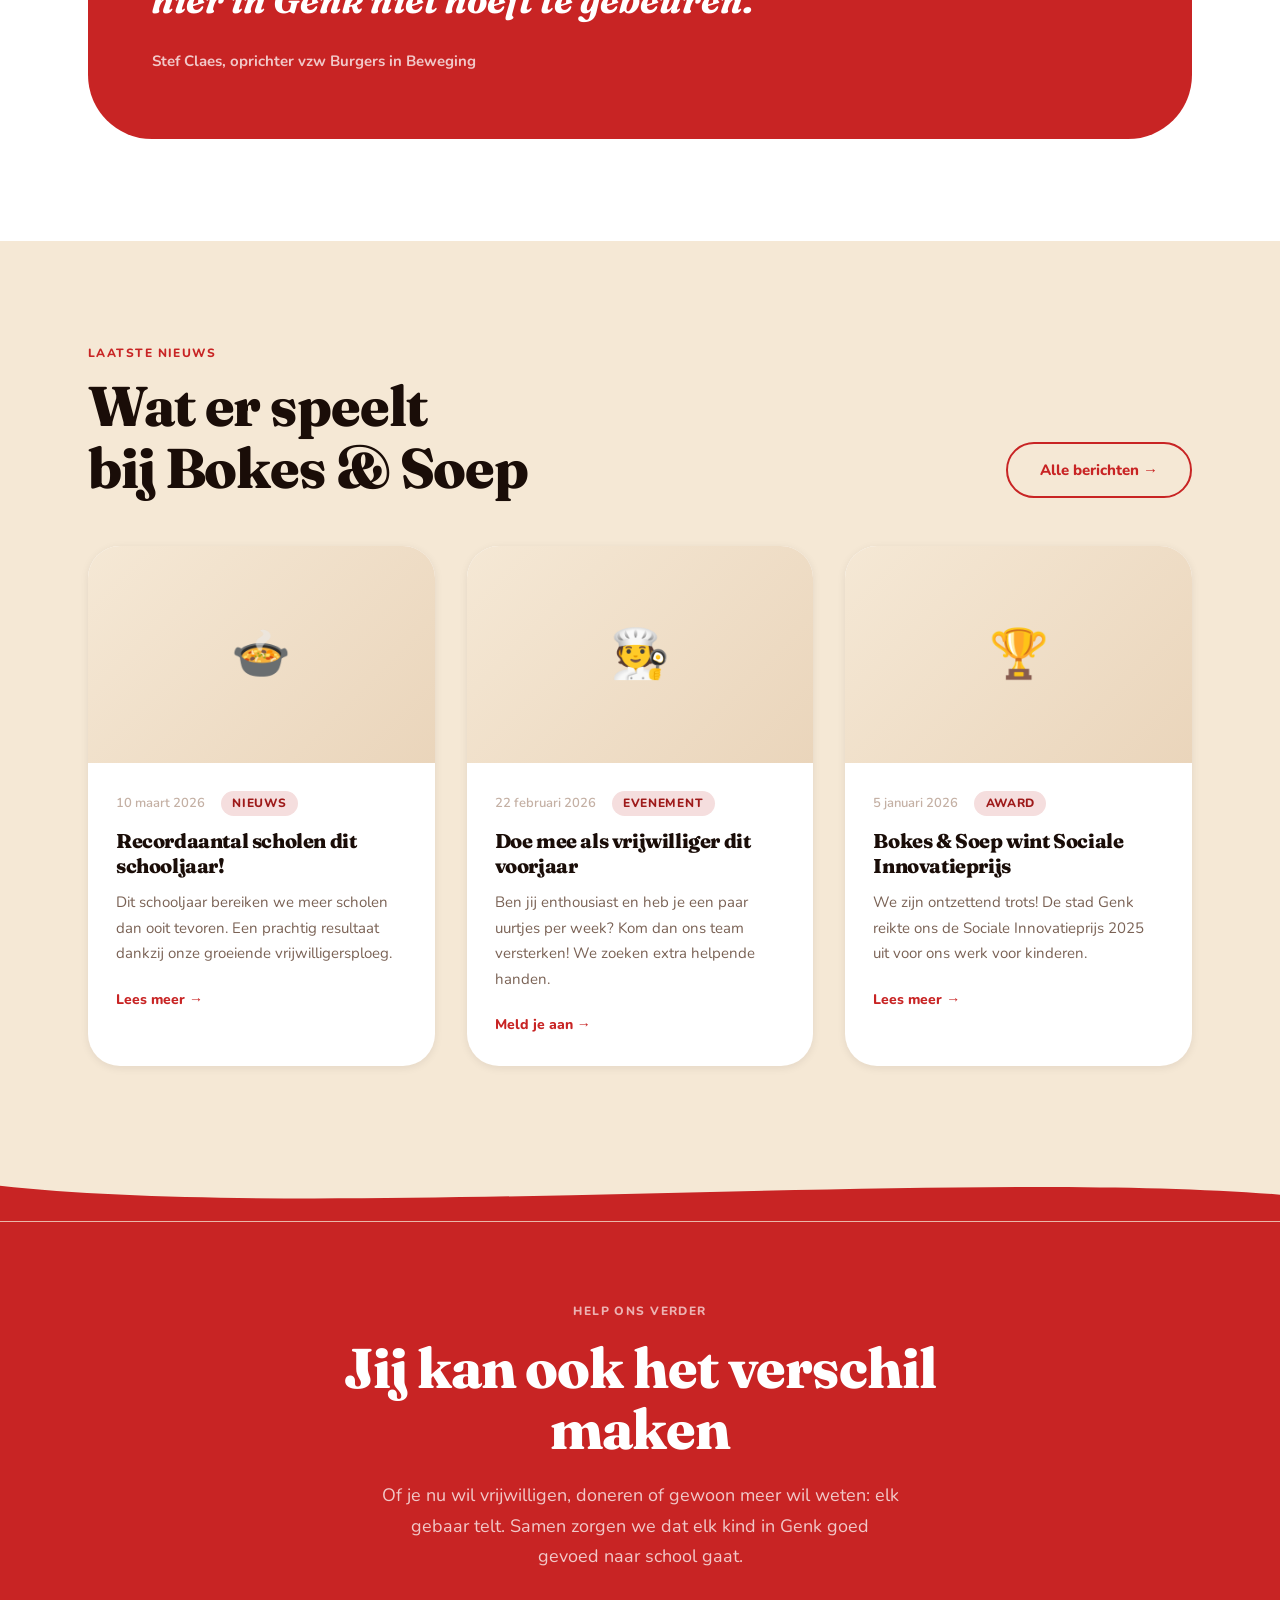
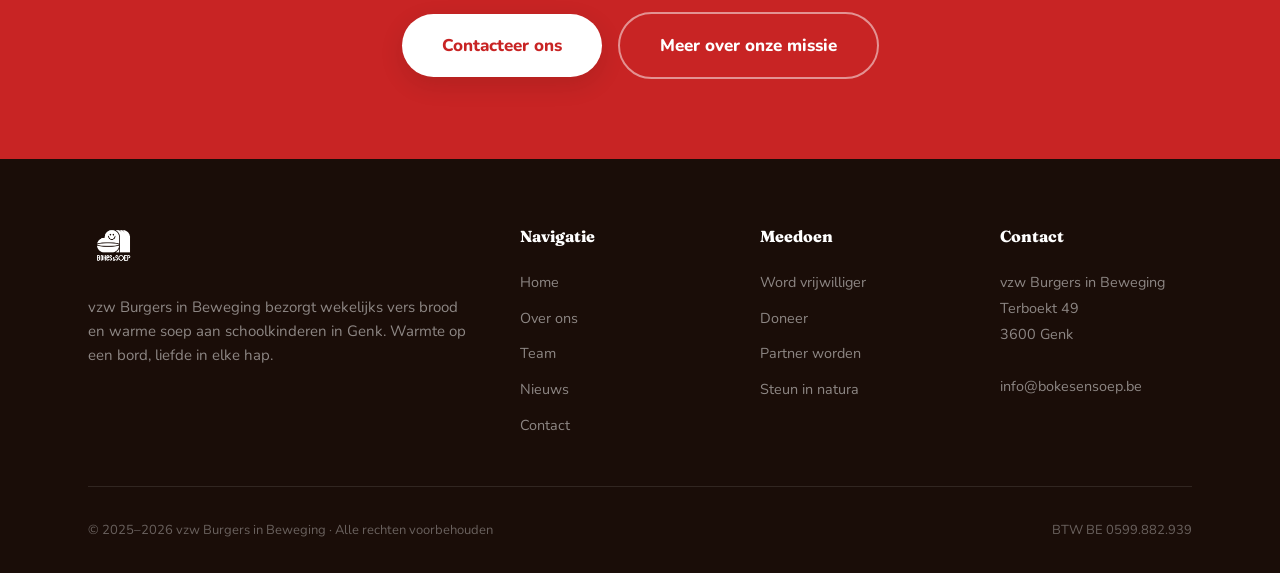
==== commit 18239f47: "fix: correct founding year to 2025 across all pages - Footer copyright updated to © 2025–2026 on all" ====
--- a/index.html
+++ b/index.html
@@ -3,7 +3,7 @@
 <head>
   <meta charset="UTF-8">
   <meta name="viewport" content="width=device-width, initial-scale=1.0">
-  <title>Bokes & Soep — Elke week een warme maaltijd voor elk kind</title>
+  <title>Bokes & Soep: Elke week een warme maaltijd voor elk kind</title>
   <meta name="description" content="vzw Burgers in Beweging bezorgt wekelijks vers brood en warme soep aan schoolkinderen in Genk. Warmte op een bord, liefde in elke hap.">
   <link rel="stylesheet" href="style.css">
   <link rel="icon" type="image/png" href="logos/logo_kleur_3000px.png">
@@ -38,7 +38,8 @@
     <a href="over-ons.html" class="nav__link">Over ons</a>
     <a href="team.html" class="nav__link">Team</a>
     <a href="nieuws.html" class="nav__link">Nieuws</a>
-    <a href="contact.html" class="nav__link" style="color: var(--red); margin-top: 1rem;">Contacteer ons →</a>
+    <a href="doneer.html" class="nav__link" style="color: var(--red); font-weight: 900;">Doneer</a>
+    <a href="contact.html" class="nav__link nav__cta" style="margin-top: 0.5rem;">Contacteer ons</a>
   </div>
 
   <!-- HERO -->
@@ -71,8 +72,8 @@
             <span class="hero__stat-label">kinderen per week</span>
           </div>
           <div class="hero__stat">
-            <span class="hero__stat-num">7 jaar</span>
-            <span class="hero__stat-label">met hart &amp; ziel</span>
+            <span class="hero__stat-num">2025</span>
+            <span class="hero__stat-label">opgericht</span>
           </div>
           <div class="hero__stat">
             <span class="hero__stat-num">100%</span>
@@ -111,7 +112,7 @@
         <div class="value-item reveal">
           <div class="value-item__icon">🍞</div>
           <h4>Vers gebakken brood</h4>
-          <p>Elke week verse bokes, gebakken met zorg — want goed brood smaakt naar thuis.</p>
+          <p>Elke week verse bokes, gebakken met zorg. Want goed brood smaakt naar thuis.</p>
         </div>
         <div class="value-item reveal">
           <div class="value-item__icon">🍲</div>
@@ -131,7 +132,7 @@
         <div class="value-item reveal">
           <div class="value-item__icon">💛</div>
           <h4>Toegankelijk voor iedereen</h4>
-          <p>Bokes &amp; Soep is er voor alle kinderen. Geen drempels, geen voorwaarden — gewoon een warme maaltijd.</p>
+          <p>Bokes &amp; Soep is er voor alle kinderen. Geen drempels, geen voorwaarden. Gewoon een warme maaltijd.</p>
         </div>
         <div class="value-item reveal">
           <div class="value-item__icon">🌱</div>
@@ -155,7 +156,7 @@
       <div class="section-header reveal">
         <span class="label">Hoe het werkt</span>
         <h2>Van bakker tot bord<br>in vier stappen</h2>
-        <p>Elke week opnieuw — met dezelfde toewijding en hetzelfde goede humeur.</p>
+        <p>Elke week opnieuw, met dezelfde toewijding en hetzelfde goede humeur.</p>
       </div>
 
       <div style="display: grid; grid-template-columns: repeat(2, 1fr); gap: 1.5rem; max-width: 900px; margin: 0 auto;">
@@ -170,7 +171,7 @@
           <div class="how-step__num">2</div>
           <div class="how-step__content">
             <h4>Soep koken</h4>
-            <p>In onze eigen keuken zetten we grote potten soep op het vuur — vers, voedzaam en met liefde gemaakt.</p>
+            <p>In onze eigen keuken zetten we grote potten soep op het vuur: vers, voedzaam en met liefde gemaakt.</p>
           </div>
         </div>
         <div class="how-step reveal">
@@ -184,7 +185,7 @@
           <div class="how-step__num">4</div>
           <div class="how-step__content">
             <h4>Genieten maar!</h4>
-            <p>De kinderen krijgen een lekker gevuld bord — en dat straalt af op de hele schooldag.</p>
+            <p>De kinderen krijgen een lekker gevuld bord, en dat straalt af op de hele schooldag.</p>
           </div>
         </div>
       </div>
@@ -198,7 +199,7 @@
         <p class="quote-block__text">
           "Een kind dat 's ochtends met honger naar school gaat, kan niet goed leren. Bokes &amp; Soep zorgt ervoor dat dat hier in Genk niet hoeft te gebeuren."
         </p>
-        <p class="quote-block__author">— Stef Claes, oprichter vzw Burgers in Beweging</p>
+        <p class="quote-block__author">Stef Claes, oprichter vzw Burgers in Beweging</p>
       </div>
     </div>
   </section>
@@ -278,7 +279,7 @@
         Jij kan ook het verschil maken
       </h2>
       <p style="color: rgba(255,255,255,0.75); max-width: 520px; margin: 0 auto 2.5rem; font-size: 1.125rem;">
-        Of je nu wil vrijwilligen, doneren of gewoon meer wil weten — elk gebaar telt.
+        Of je nu wil vrijwilligen, doneren of gewoon meer wil weten: elk gebaar telt.
         Samen zorgen we dat elk kind in Genk goed gevoed naar school gaat.
       </p>
       <div class="flex flex-center flex-wrap gap-sm">
@@ -331,7 +332,7 @@
         </div>
       </div>
       <div class="footer__bottom">
-        <p class="footer__copy">© 2026 vzw Burgers in Beweging · Alle rechten voorbehouden</p>
+        <p class="footer__copy">© 2025–2026 vzw Burgers in Beweging · Alle rechten voorbehouden</p>
         <p class="footer__btw">BTW BE 0599.882.939</p>
       </div>
     </div>
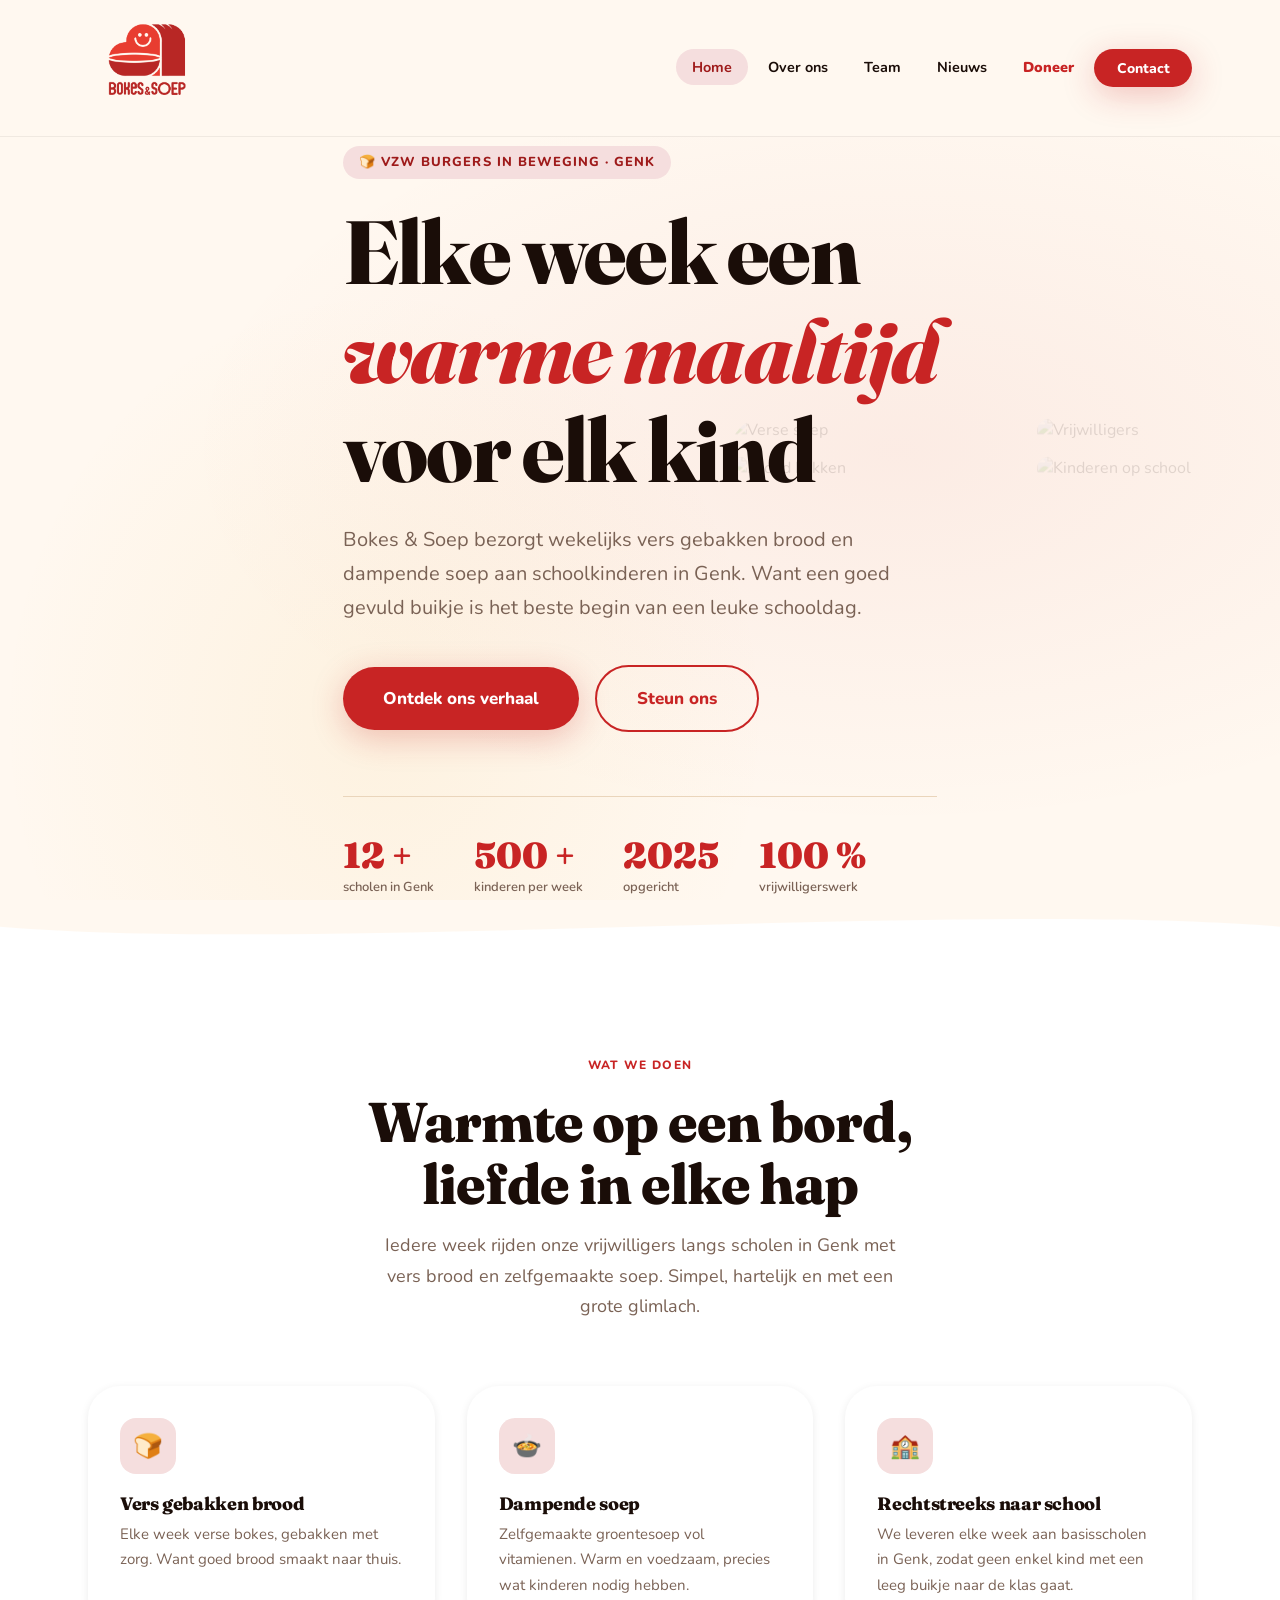
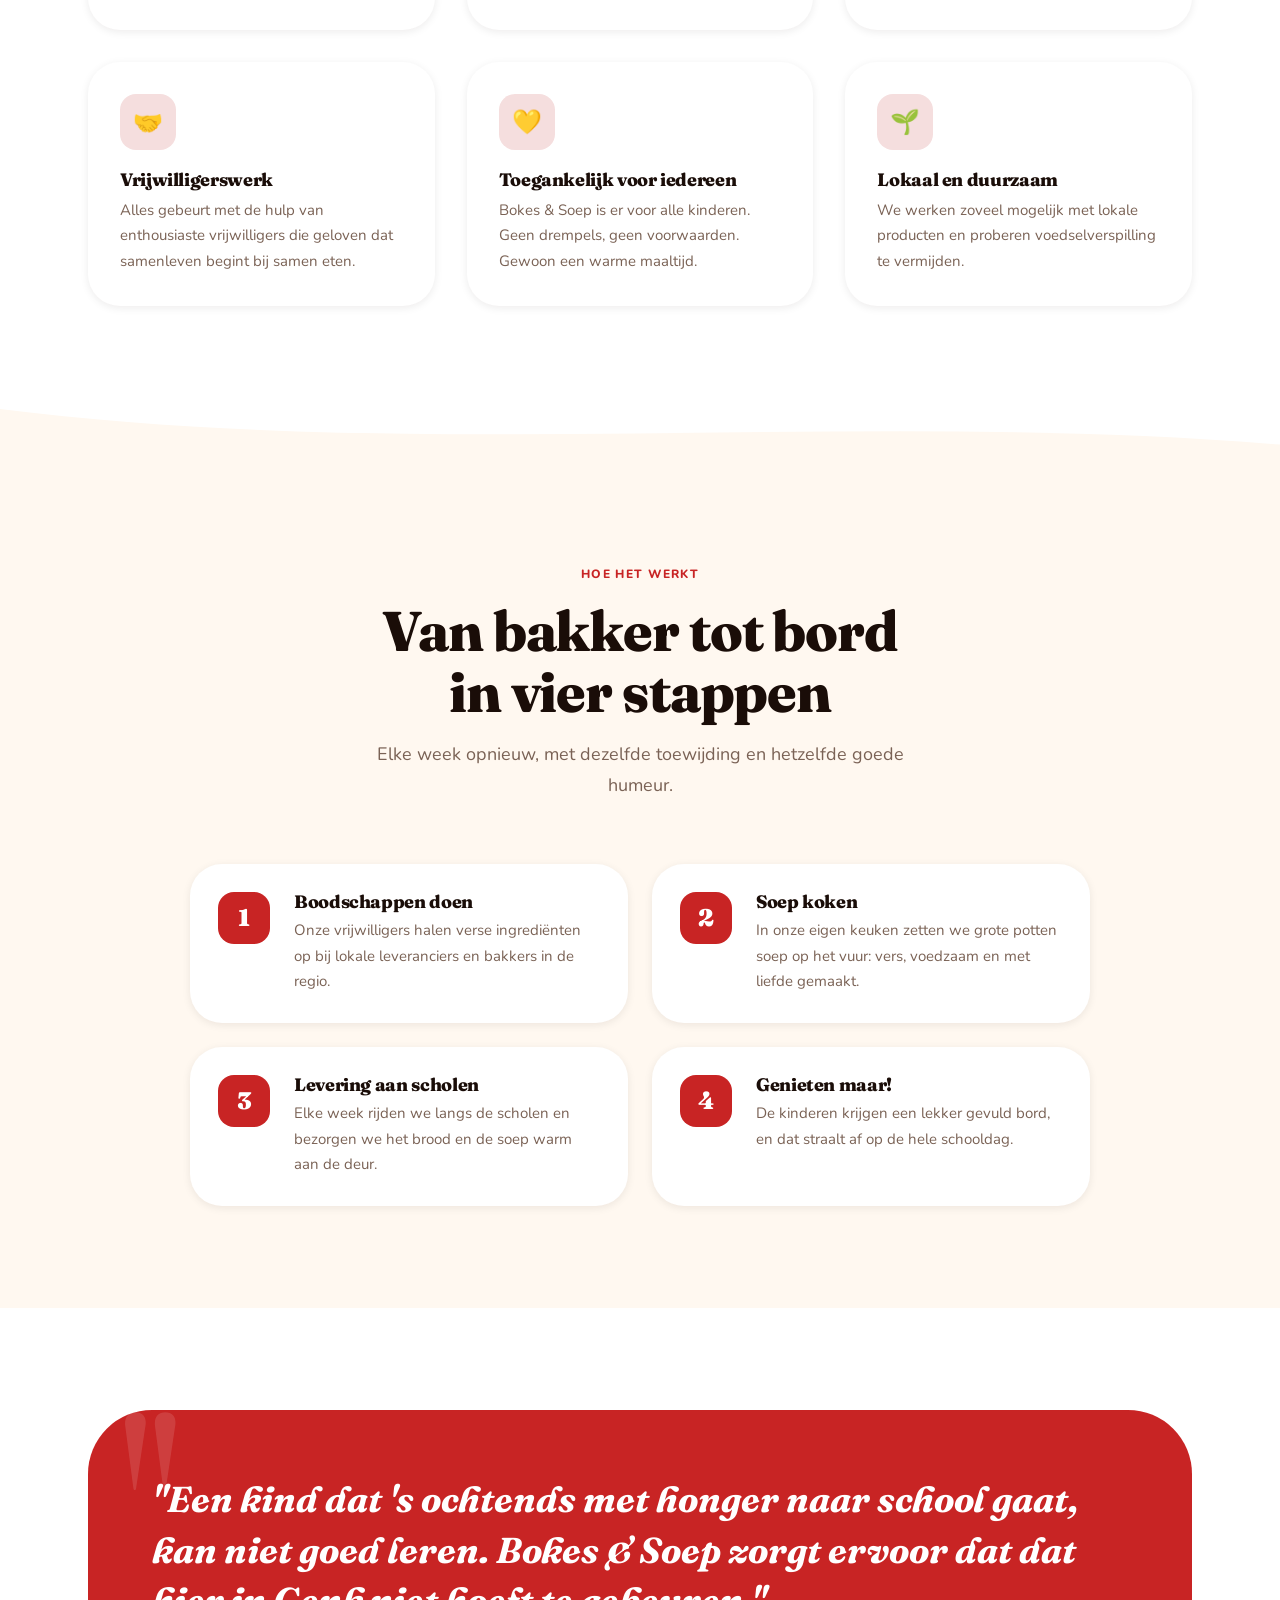
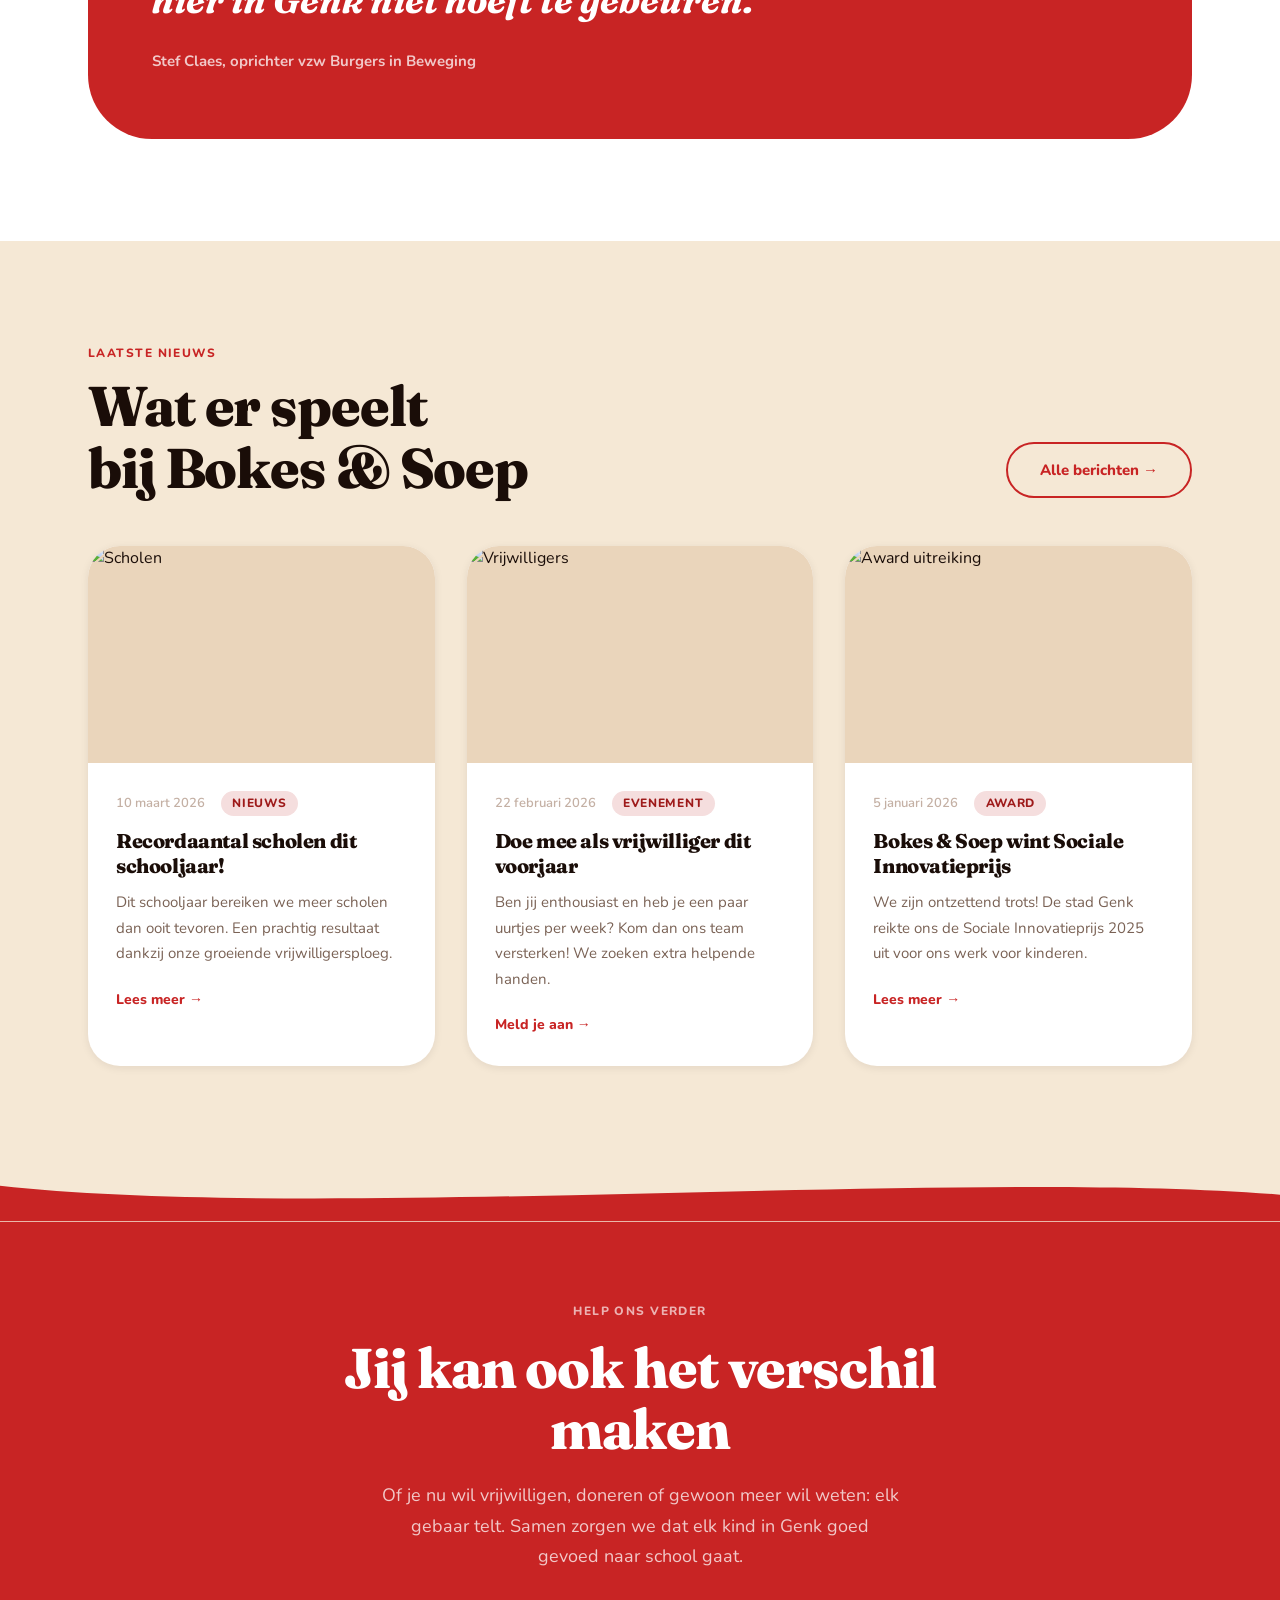
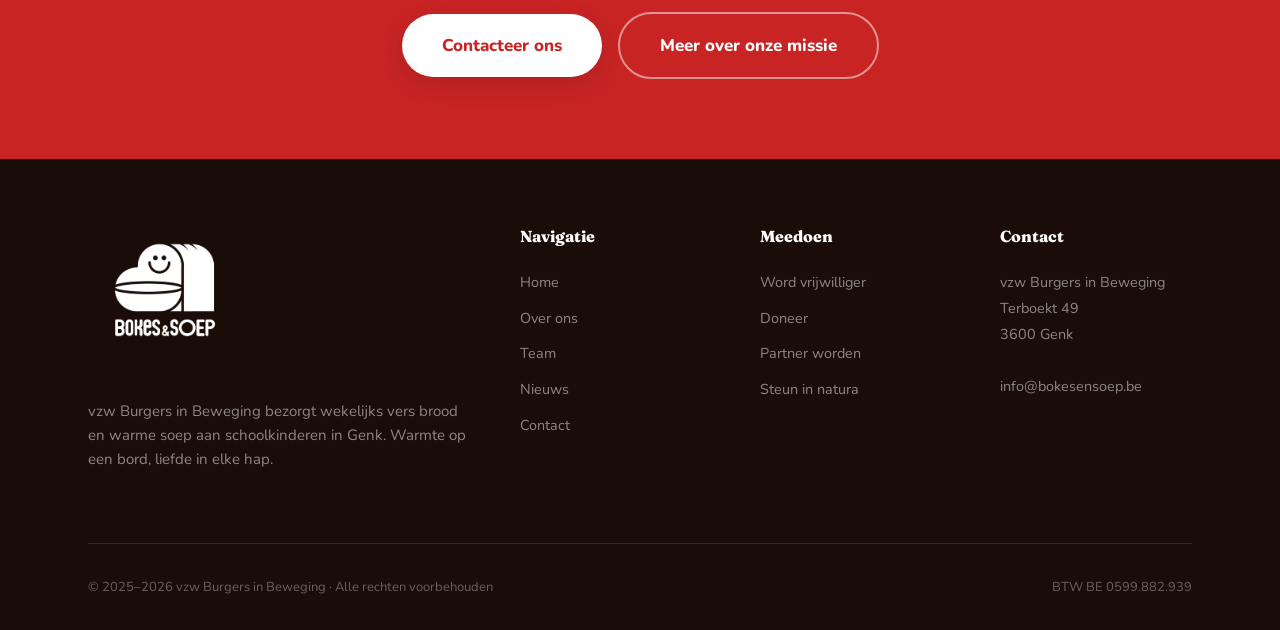
==== commit e9763824: "feat: triple logo sizes, add stock photos throughout site - Nav logo: 56px → 120px; footer logo: 52p" ====
--- a/index.html
+++ b/index.html
@@ -83,9 +83,14 @@
       </div>
     </div>
 
-    <!-- Big decorative logo in background -->
+    <!-- Hero photo collage -->
     <div class="hero__visual" aria-hidden="true">
-      <img src="logos/logo_rood_3000px.png" alt="">
+      <div style="display:grid;grid-template-columns:1fr 1fr;grid-template-rows:1fr 1fr;gap:0.75rem;height:100%;border-radius:var(--radius-xl);overflow:hidden;">
+        <img src="https://images.unsplash.com/photo-1547592180-85f173990554?w=500&q=80&auto=format&fit=crop" alt="Verse soep" style="width:100%;height:100%;object-fit:cover;border-radius:var(--radius-lg);">
+        <img src="https://images.unsplash.com/photo-1488521787991-ed7bbaae773c?w=500&q=80&auto=format&fit=crop" alt="Vrijwilligers" style="width:100%;height:100%;object-fit:cover;border-radius:var(--radius-lg);">
+        <img src="https://images.unsplash.com/photo-1509042239860-f550ce710b93?w=500&q=80&auto=format&fit=crop" alt="Brood bakken" style="width:100%;height:100%;object-fit:cover;border-radius:var(--radius-lg);">
+        <img src="https://images.unsplash.com/photo-1503676260728-1c00da094a0b?w=500&q=80&auto=format&fit=crop" alt="Kinderen op school" style="width:100%;height:100%;object-fit:cover;border-radius:var(--radius-lg);">
+      </div>
     </div>
   </section>
 
@@ -218,7 +223,7 @@
       <div class="grid-3 reveal">
         <div class="card">
           <div class="card__img">
-            <div class="card__img-placeholder">🍲</div>
+            <img src="https://images.unsplash.com/photo-1607532941433-304659e8198a?w=600&q=80&auto=format&fit=crop" alt="Scholen">
           </div>
           <div class="card__body">
             <div class="news-meta">
@@ -233,7 +238,7 @@
 
         <div class="card">
           <div class="card__img">
-            <div class="card__img-placeholder">🧑‍🍳</div>
+            <img src="https://images.unsplash.com/photo-1593113598332-cd288d649433?w=600&q=80&auto=format&fit=crop" alt="Vrijwilligers">
           </div>
           <div class="card__body">
             <div class="news-meta">
@@ -248,7 +253,7 @@
 
         <div class="card">
           <div class="card__img">
-            <div class="card__img-placeholder">🏆</div>
+            <img src="https://images.unsplash.com/photo-1567427017947-545c5f8d16ad?w=600&q=80&auto=format&fit=crop" alt="Award uitreiking">
           </div>
           <div class="card__body">
             <div class="news-meta">
--- a/style.css
+++ b/style.css
@@ -155,7 +155,11 @@
   left: 0;
   right: 0;
   z-index: 1000;
-  padding: 1rem 0;
+  padding: 0.5rem 0;
+  background: rgba(255, 248, 240, 0.95);
+  backdrop-filter: blur(8px);
+  -webkit-backdrop-filter: blur(8px);
+  box-shadow: 0 1px 0 rgba(0,0,0,0.06);
   transition: var(--transition);
 }
 
@@ -181,7 +185,7 @@
 }
 
 .nav__logo img {
-  height: 48px;
+  height: 120px;
   width: auto;
 }
 
@@ -342,7 +346,7 @@
   min-height: 100vh;
   display: flex;
   align-items: center;
-  padding-top: 5rem;
+  padding-top: 9rem;
   position: relative;
   overflow: hidden;
 }
@@ -478,6 +482,13 @@
   background: var(--cream-dark);
   position: relative;
   overflow: hidden;
+}
+
+.card__img img {
+  width: 100%;
+  height: 100%;
+  object-fit: cover;
+  display: block;
 }
 
 .card__img-placeholder {
@@ -791,7 +802,7 @@
    ========================================= */
 
 .page-hero {
-  padding: 9rem 0 5rem;
+  padding: 12rem 0 5rem;
   background: linear-gradient(160deg, var(--cream) 0%, var(--cream-mid) 100%);
   position: relative;
   overflow: hidden;
@@ -964,7 +975,7 @@
 }
 
 .footer__logo img {
-  height: 52px;
+  height: 156px;
   filter: brightness(0) invert(1);
   margin-bottom: 1.25rem;
 }
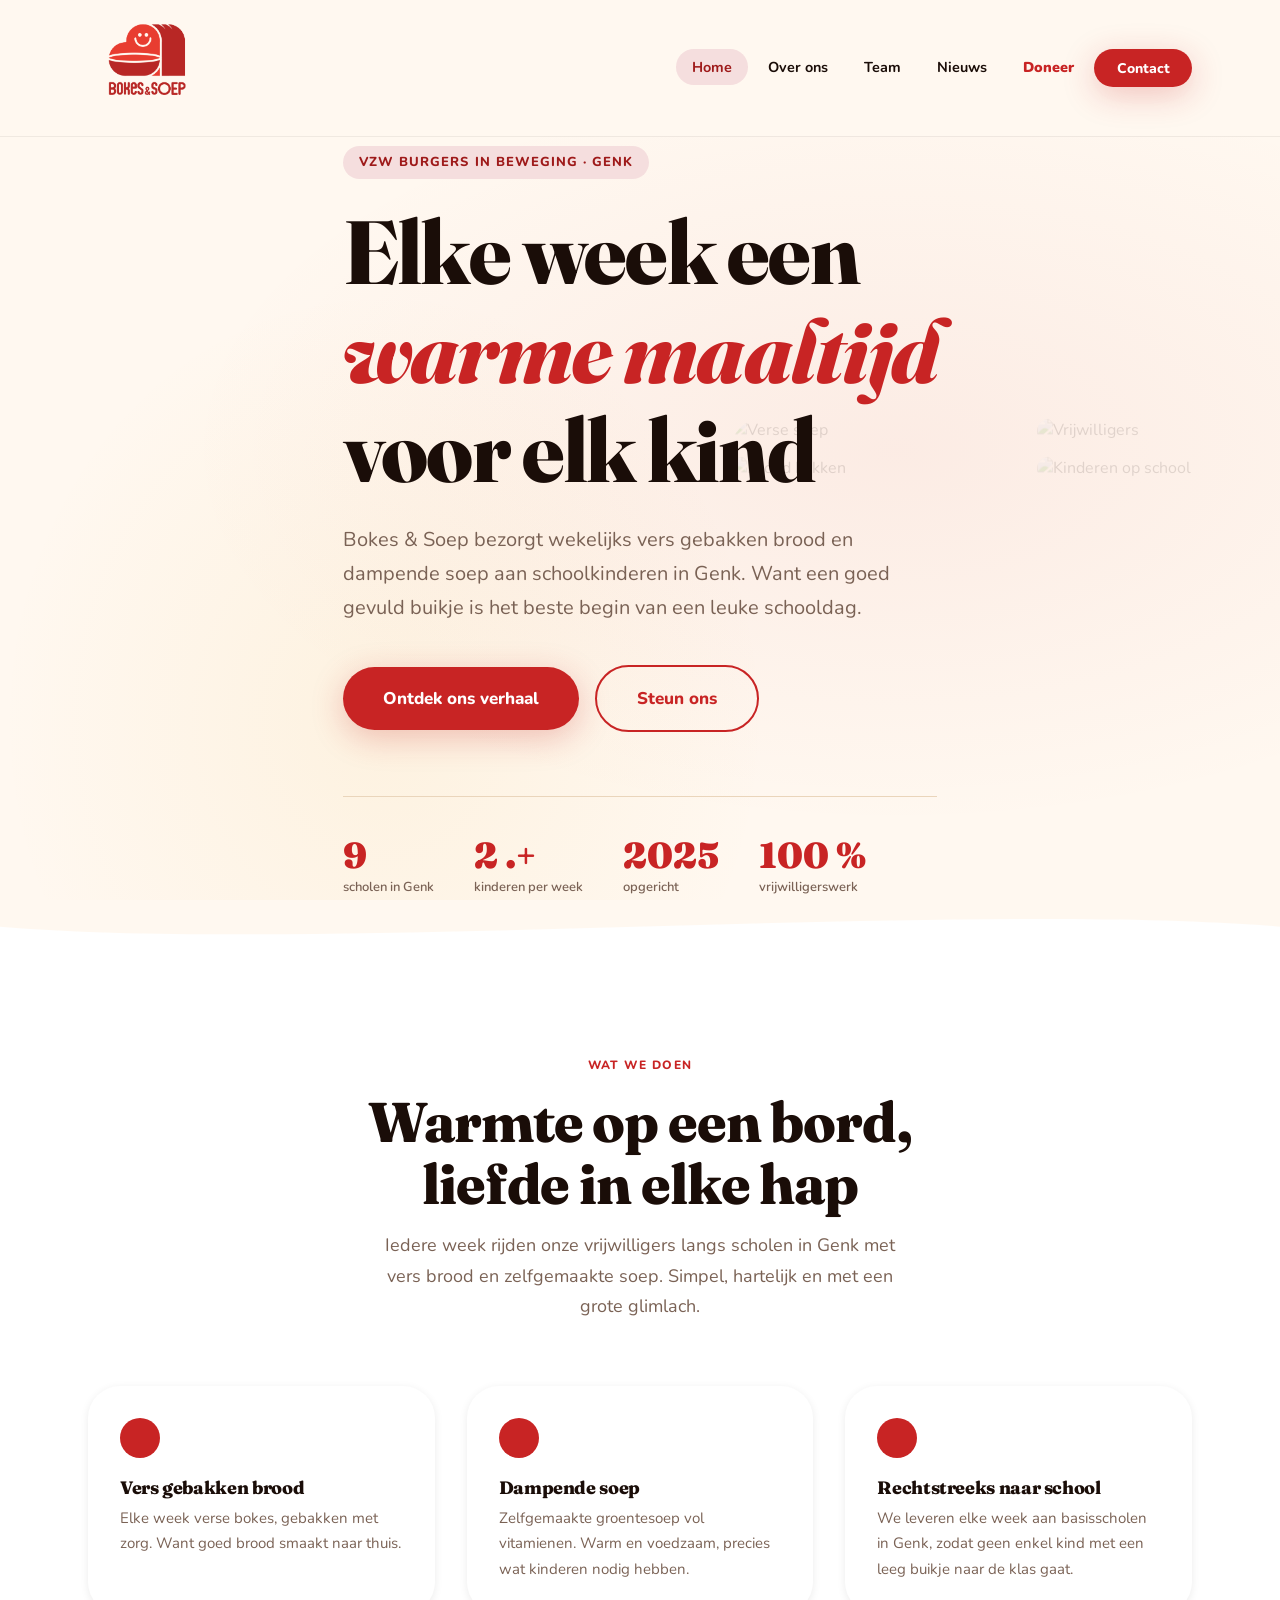
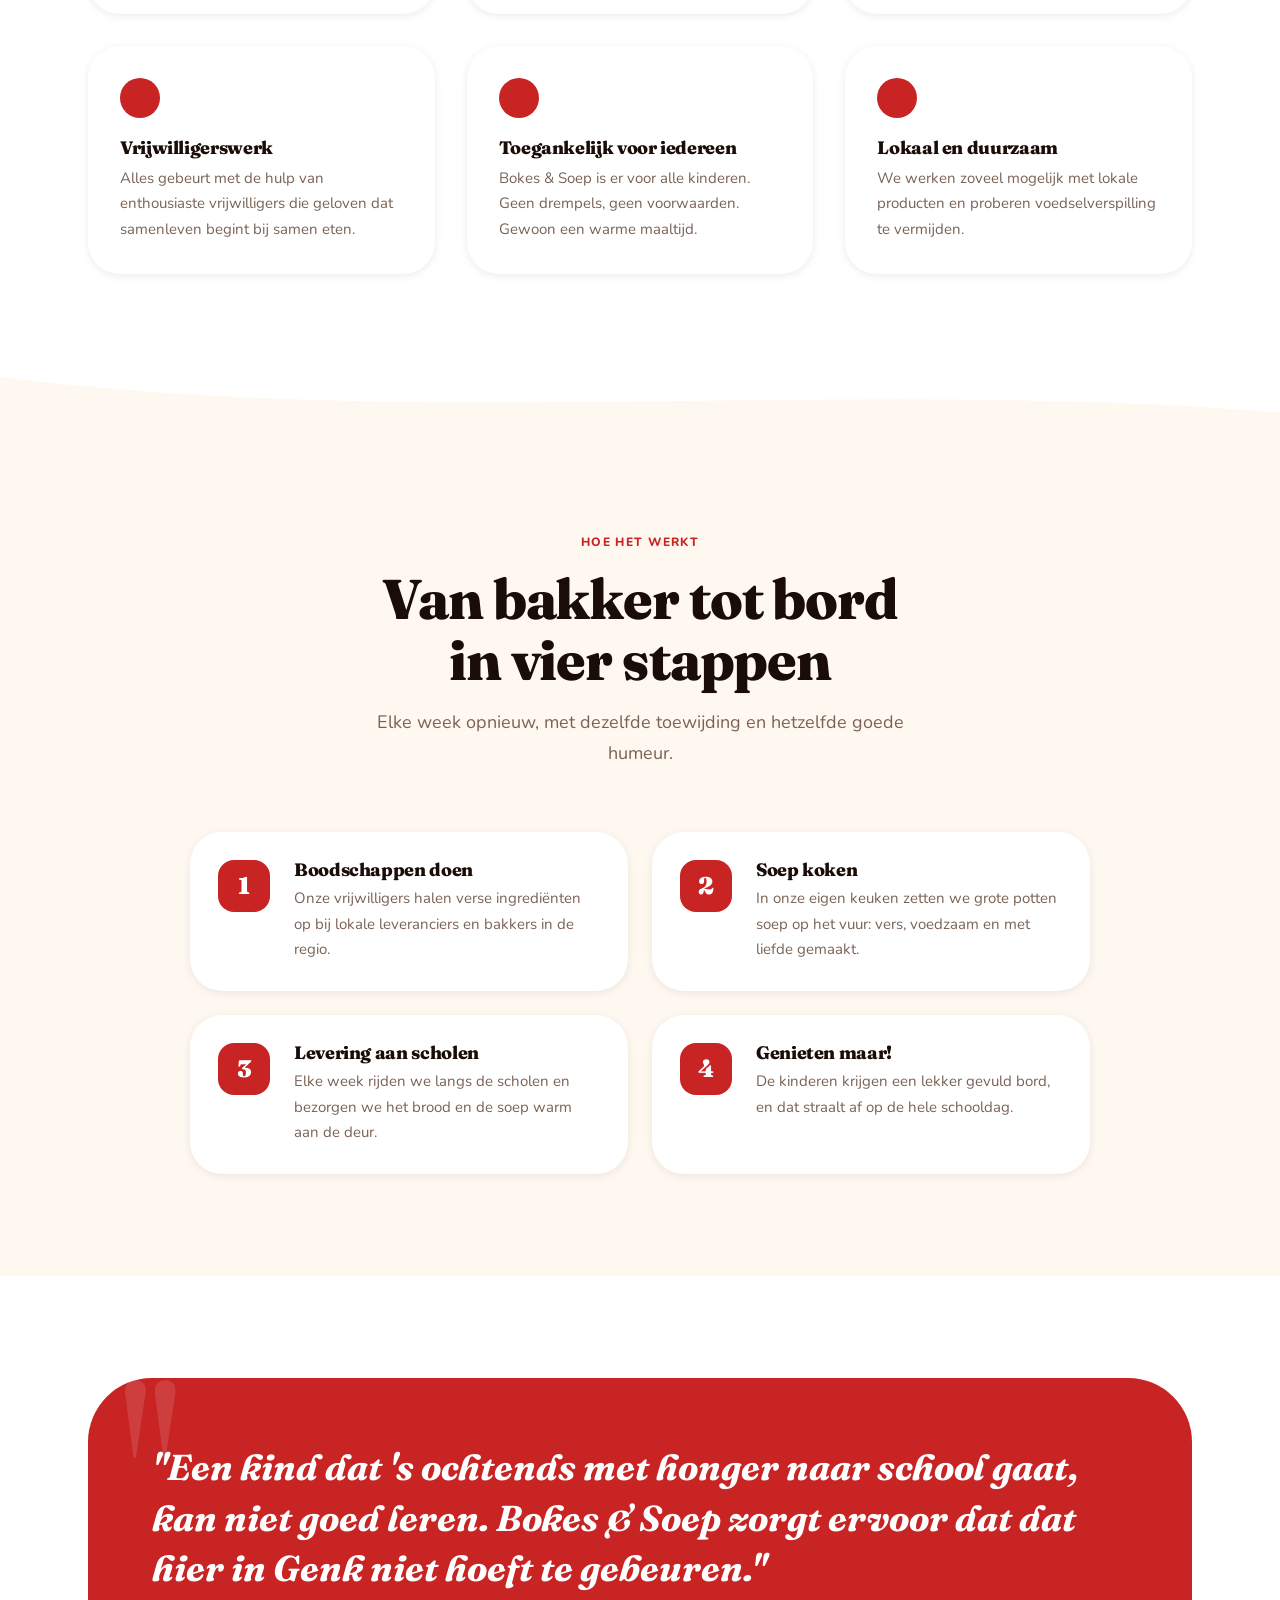
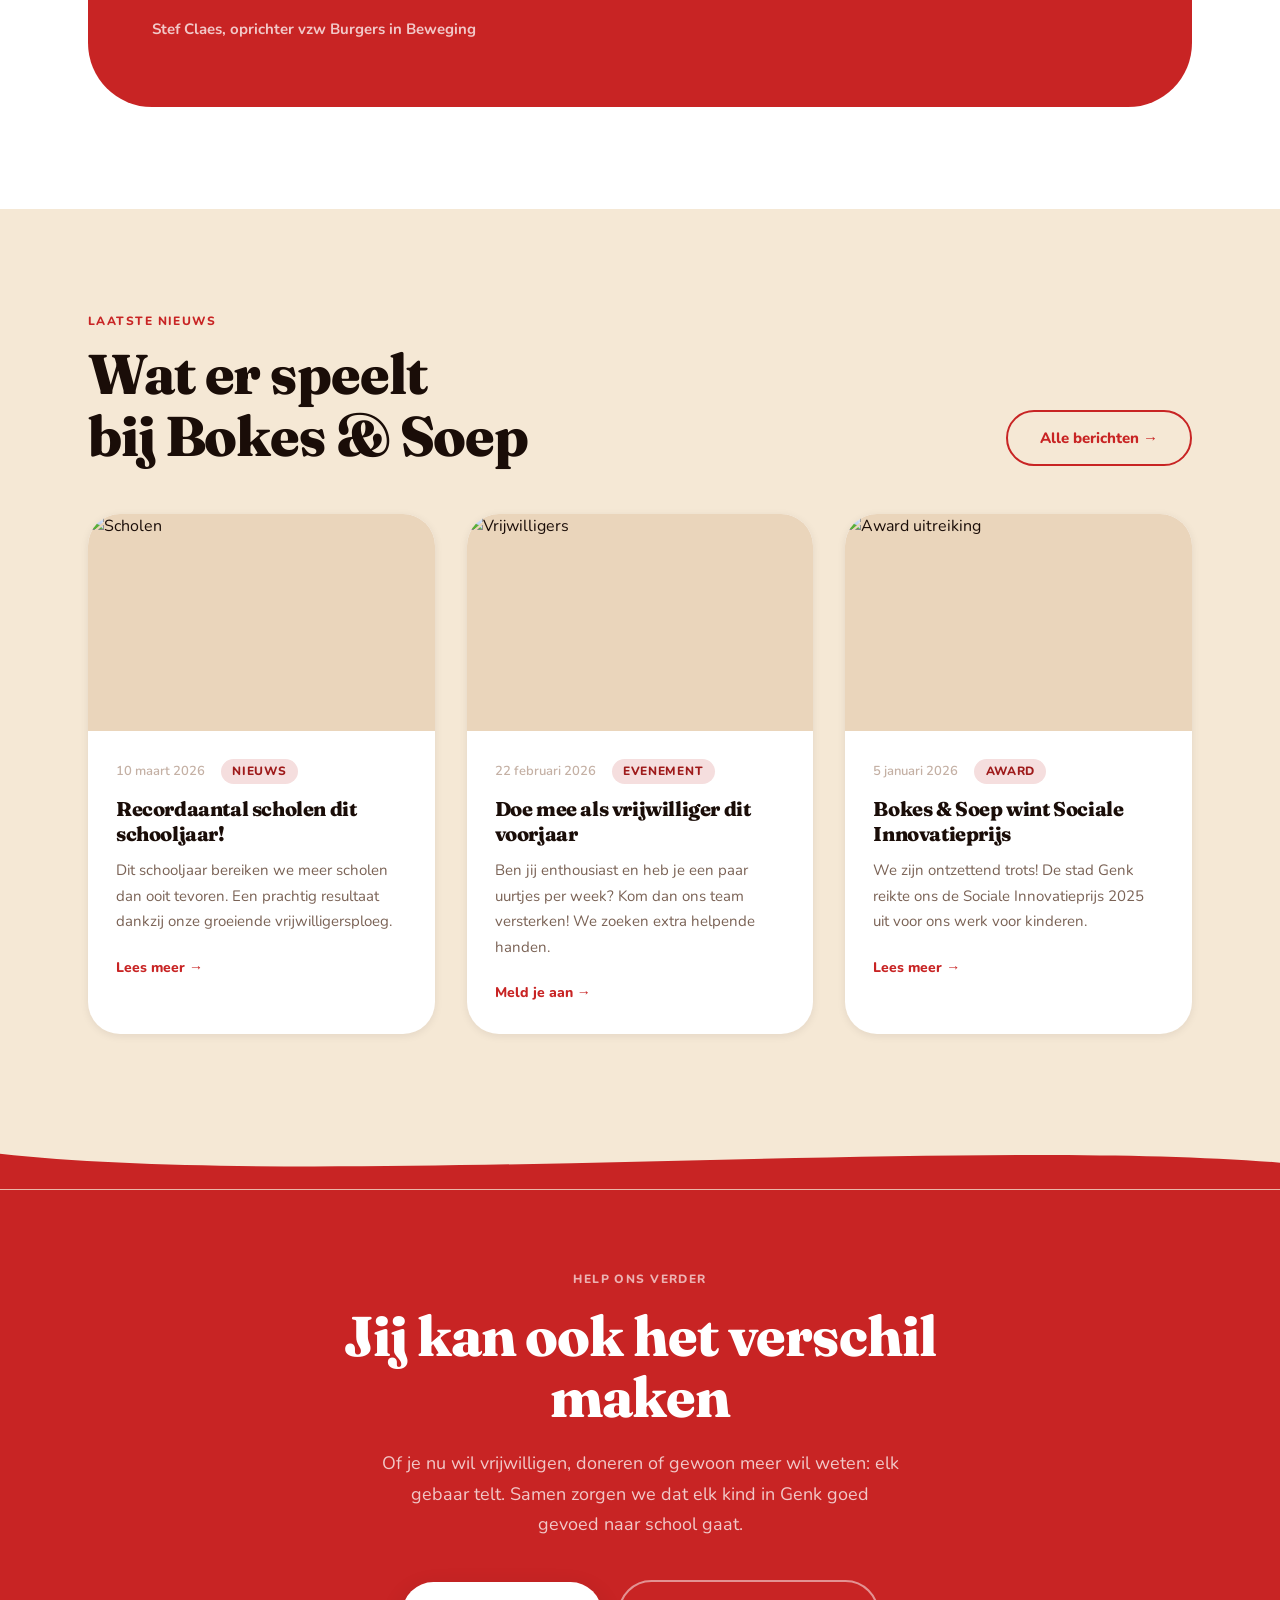
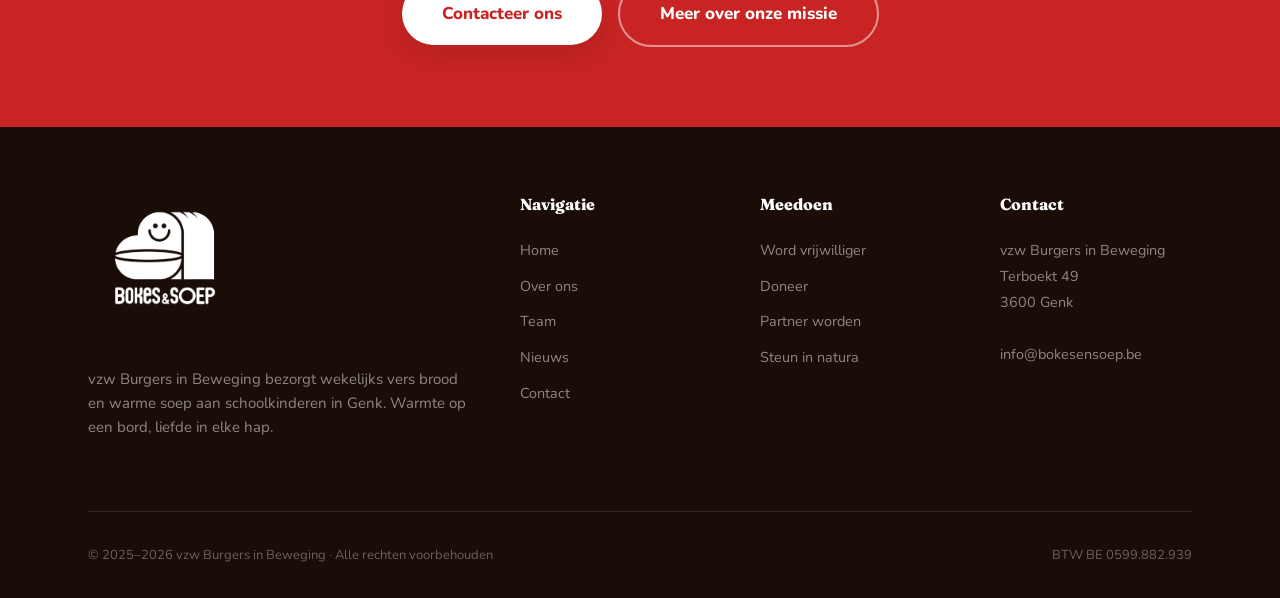
==== commit 97e8e56c: "feat: add FAQ page, fix stats (9 schools, 2000+), replace emojis with dots Co-Authored-By: Claude Op" ====
--- a/index.html
+++ b/index.html
@@ -5,7 +5,7 @@
   <meta name="viewport" content="width=device-width, initial-scale=1.0">
   <title>Bokes & Soep: Elke week een warme maaltijd voor elk kind</title>
   <meta name="description" content="vzw Burgers in Beweging bezorgt wekelijks vers brood en warme soep aan schoolkinderen in Genk. Warmte op een bord, liefde in elke hap.">
-  <link rel="stylesheet" href="style.css">
+  <link rel="stylesheet" href="style.css?v=2">
   <link rel="icon" type="image/png" href="logos/logo_kleur_3000px.png">
 </head>
 <body>
@@ -47,7 +47,7 @@
     <div class="container">
       <div class="hero__content" style="max-width: 680px;">
         <span class="hero__eyebrow animate-fade-up">
-          🍞 vzw Burgers in Beweging · Genk
+          vzw Burgers in Beweging · Genk
         </span>
         <h1 class="hero__title animate-fade-up animate-delay-1">
           Elke week een<br><em>warme maaltijd</em><br>voor elk kind
@@ -64,11 +64,11 @@
 
         <div class="hero__stat-row animate-fade-up animate-delay-4">
           <div class="hero__stat">
-            <span class="hero__stat-num">12+</span>
+            <span class="hero__stat-num">9</span>
             <span class="hero__stat-label">scholen in Genk</span>
           </div>
           <div class="hero__stat">
-            <span class="hero__stat-num">500+</span>
+            <span class="hero__stat-num">2.000+</span>
             <span class="hero__stat-label">kinderen per week</span>
           </div>
           <div class="hero__stat">
@@ -115,32 +115,32 @@
 
       <div class="grid-3" style="gap: 2rem;">
         <div class="value-item reveal">
-          <div class="value-item__icon">🍞</div>
+          <div class="value-item__icon" style="width:40px;height:40px;background:var(--red);border-radius:50%;display:inline-block;"></div>
           <h4>Vers gebakken brood</h4>
           <p>Elke week verse bokes, gebakken met zorg. Want goed brood smaakt naar thuis.</p>
         </div>
         <div class="value-item reveal">
-          <div class="value-item__icon">🍲</div>
+          <div class="value-item__icon" style="width:40px;height:40px;background:var(--red);border-radius:50%;display:inline-block;"></div>
           <h4>Dampende soep</h4>
           <p>Zelfgemaakte groentesoep vol vitamienen. Warm en voedzaam, precies wat kinderen nodig hebben.</p>
         </div>
         <div class="value-item reveal">
-          <div class="value-item__icon">🏫</div>
+          <div class="value-item__icon" style="width:40px;height:40px;background:var(--red);border-radius:50%;display:inline-block;"></div>
           <h4>Rechtstreeks naar school</h4>
           <p>We leveren elke week aan basisscholen in Genk, zodat geen enkel kind met een leeg buikje naar de klas gaat.</p>
         </div>
         <div class="value-item reveal">
-          <div class="value-item__icon">🤝</div>
+          <div class="value-item__icon" style="width:40px;height:40px;background:var(--red);border-radius:50%;display:inline-block;"></div>
           <h4>Vrijwilligerswerk</h4>
           <p>Alles gebeurt met de hulp van enthousiaste vrijwilligers die geloven dat samenleven begint bij samen eten.</p>
         </div>
         <div class="value-item reveal">
-          <div class="value-item__icon">💛</div>
+          <div class="value-item__icon" style="width:40px;height:40px;background:var(--red);border-radius:50%;display:inline-block;"></div>
           <h4>Toegankelijk voor iedereen</h4>
           <p>Bokes &amp; Soep is er voor alle kinderen. Geen drempels, geen voorwaarden. Gewoon een warme maaltijd.</p>
         </div>
         <div class="value-item reveal">
-          <div class="value-item__icon">🌱</div>
+          <div class="value-item__icon" style="width:40px;height:40px;background:var(--red);border-radius:50%;display:inline-block;"></div>
           <h4>Lokaal en duurzaam</h4>
           <p>We werken zoveel mogelijk met lokale producten en proberen voedselverspilling te vermijden.</p>
         </div>
@@ -343,6 +343,6 @@
     </div>
   </footer>
 
-  <script src="script.js"></script>
+  <script src="script.js?v=2"></script>
 </body>
 </html>
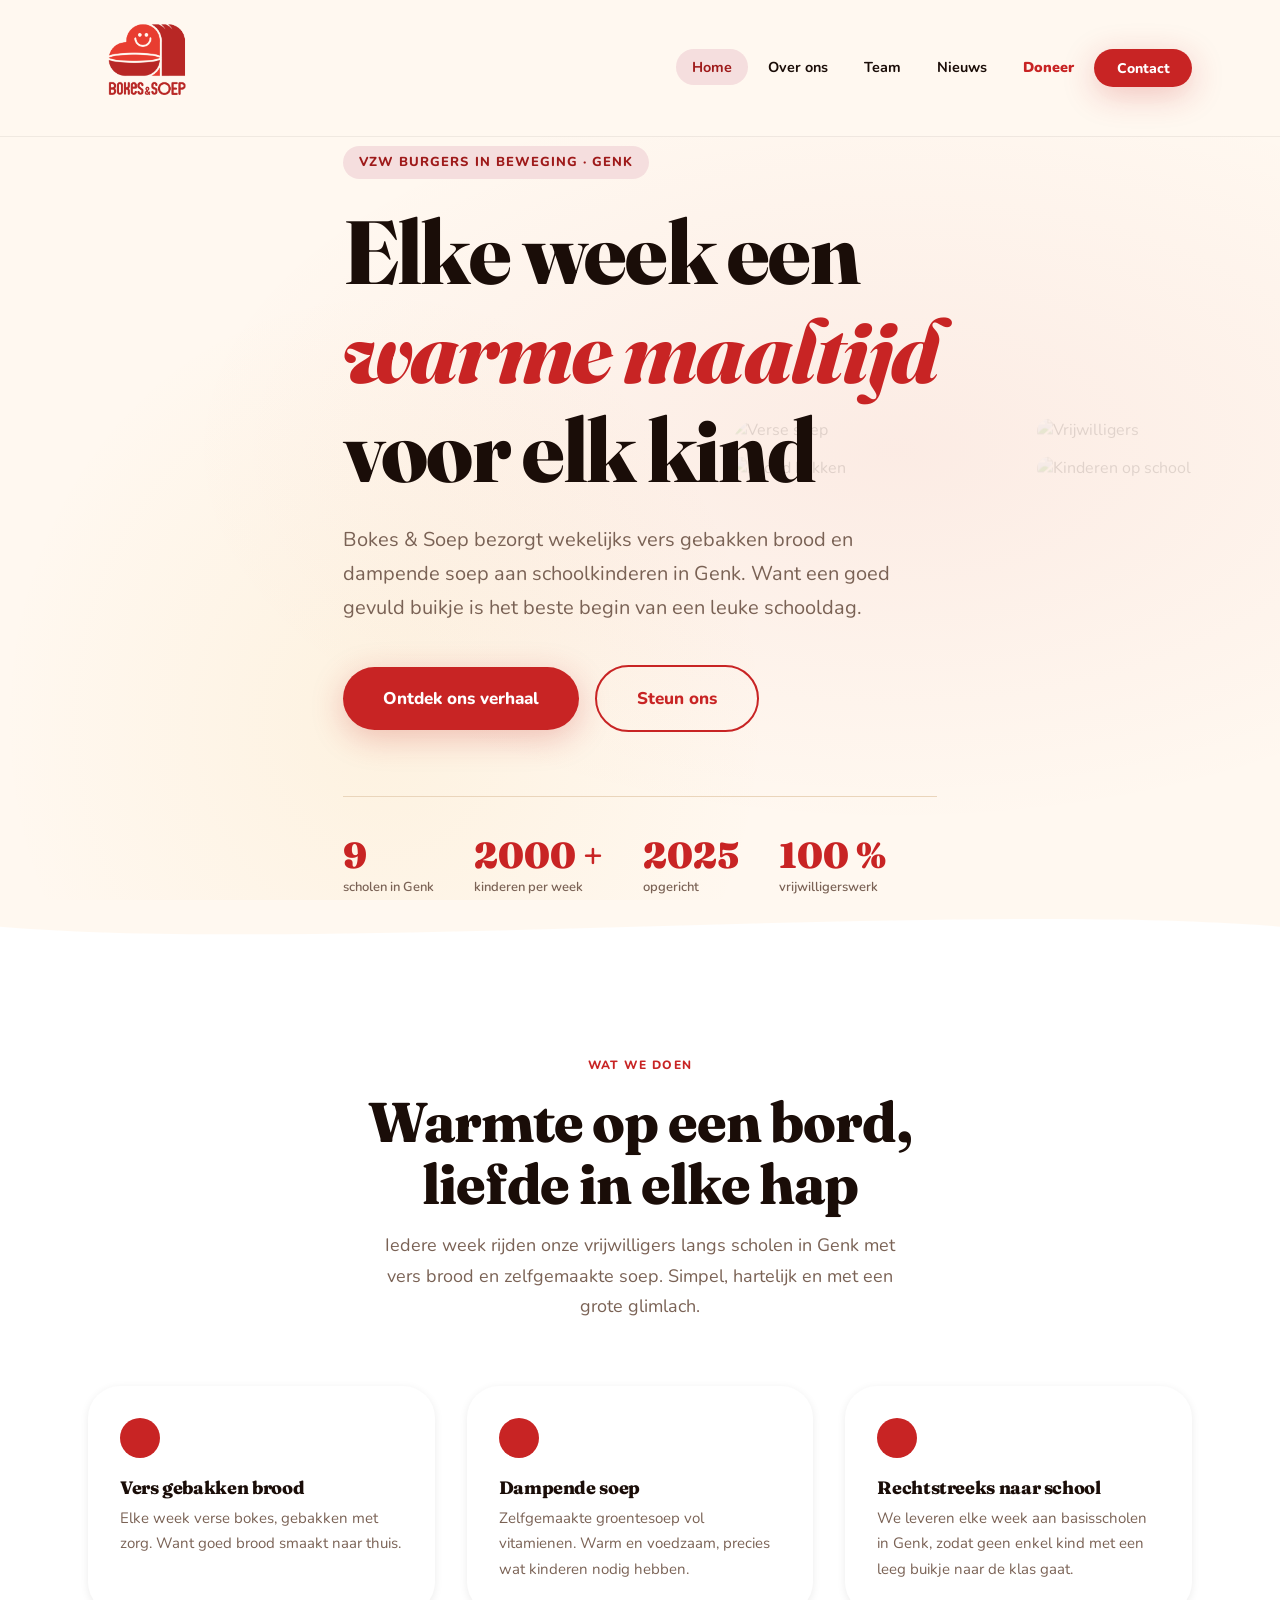
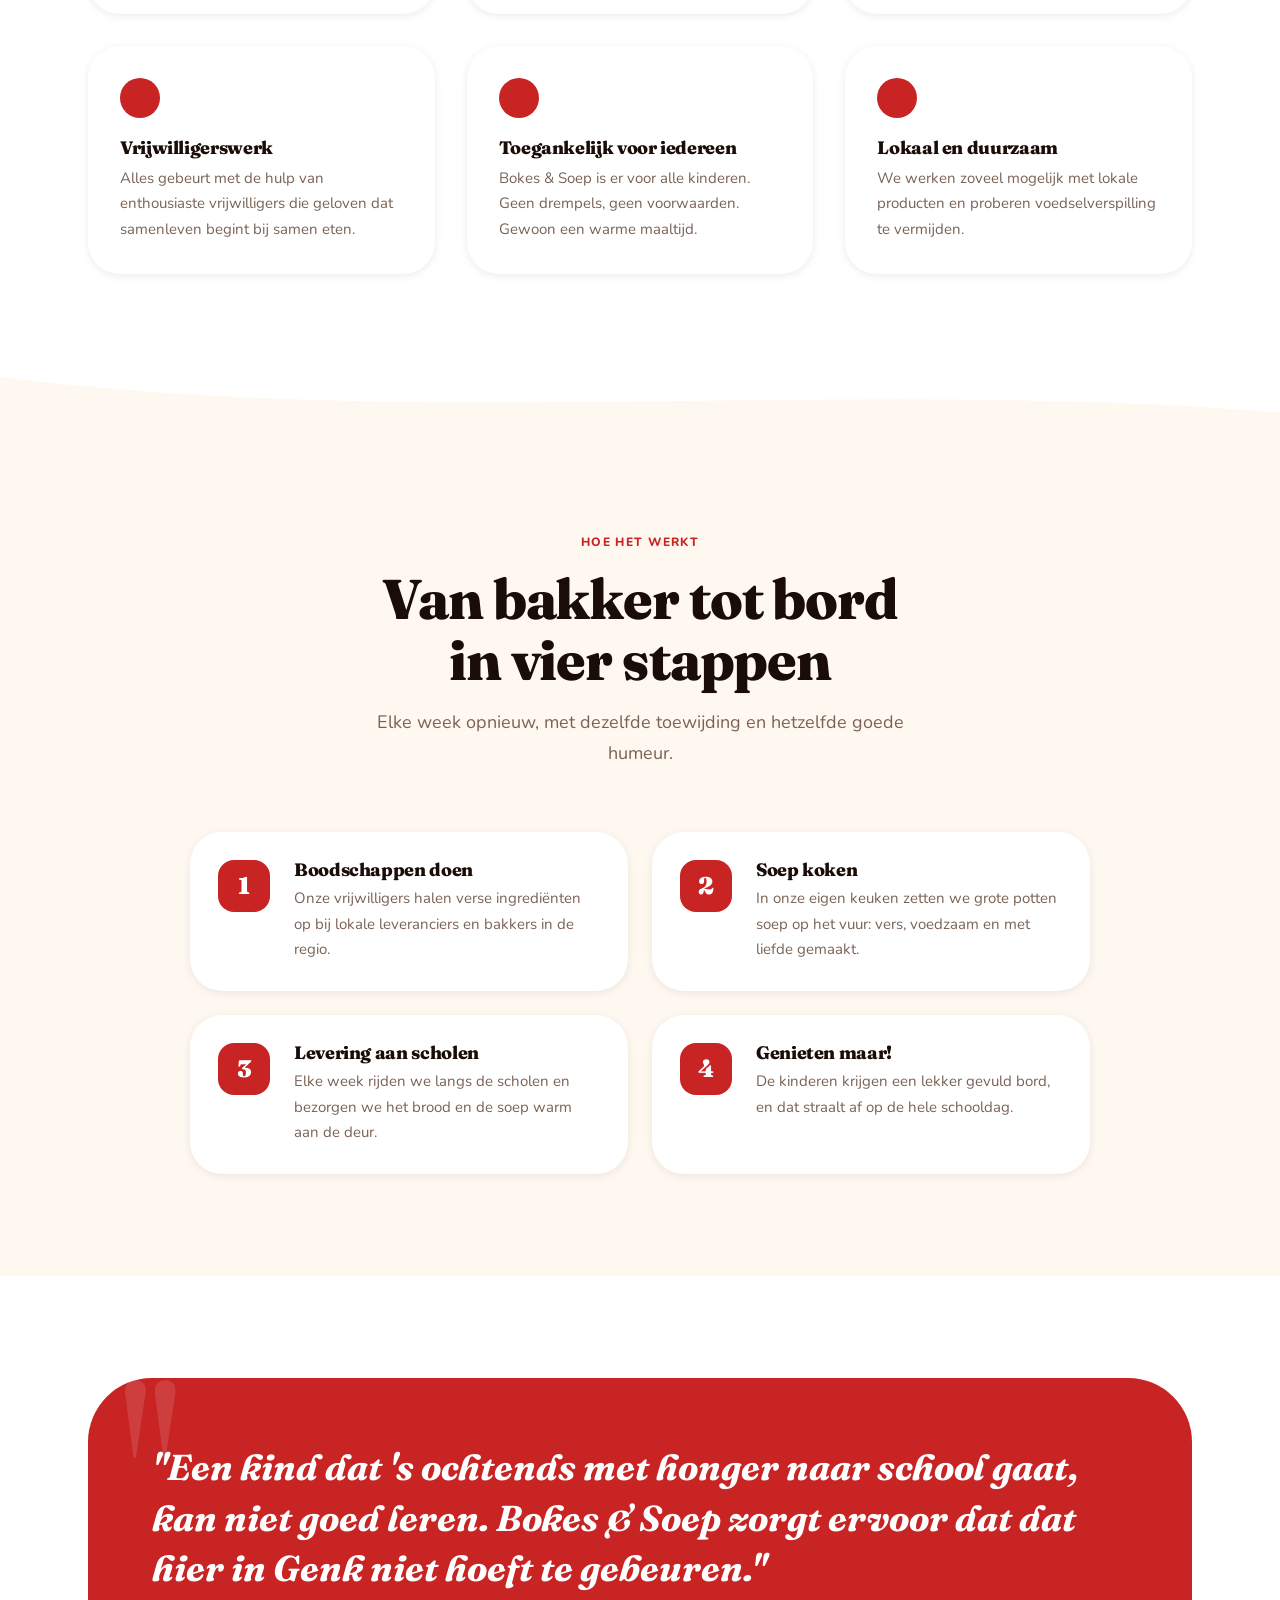
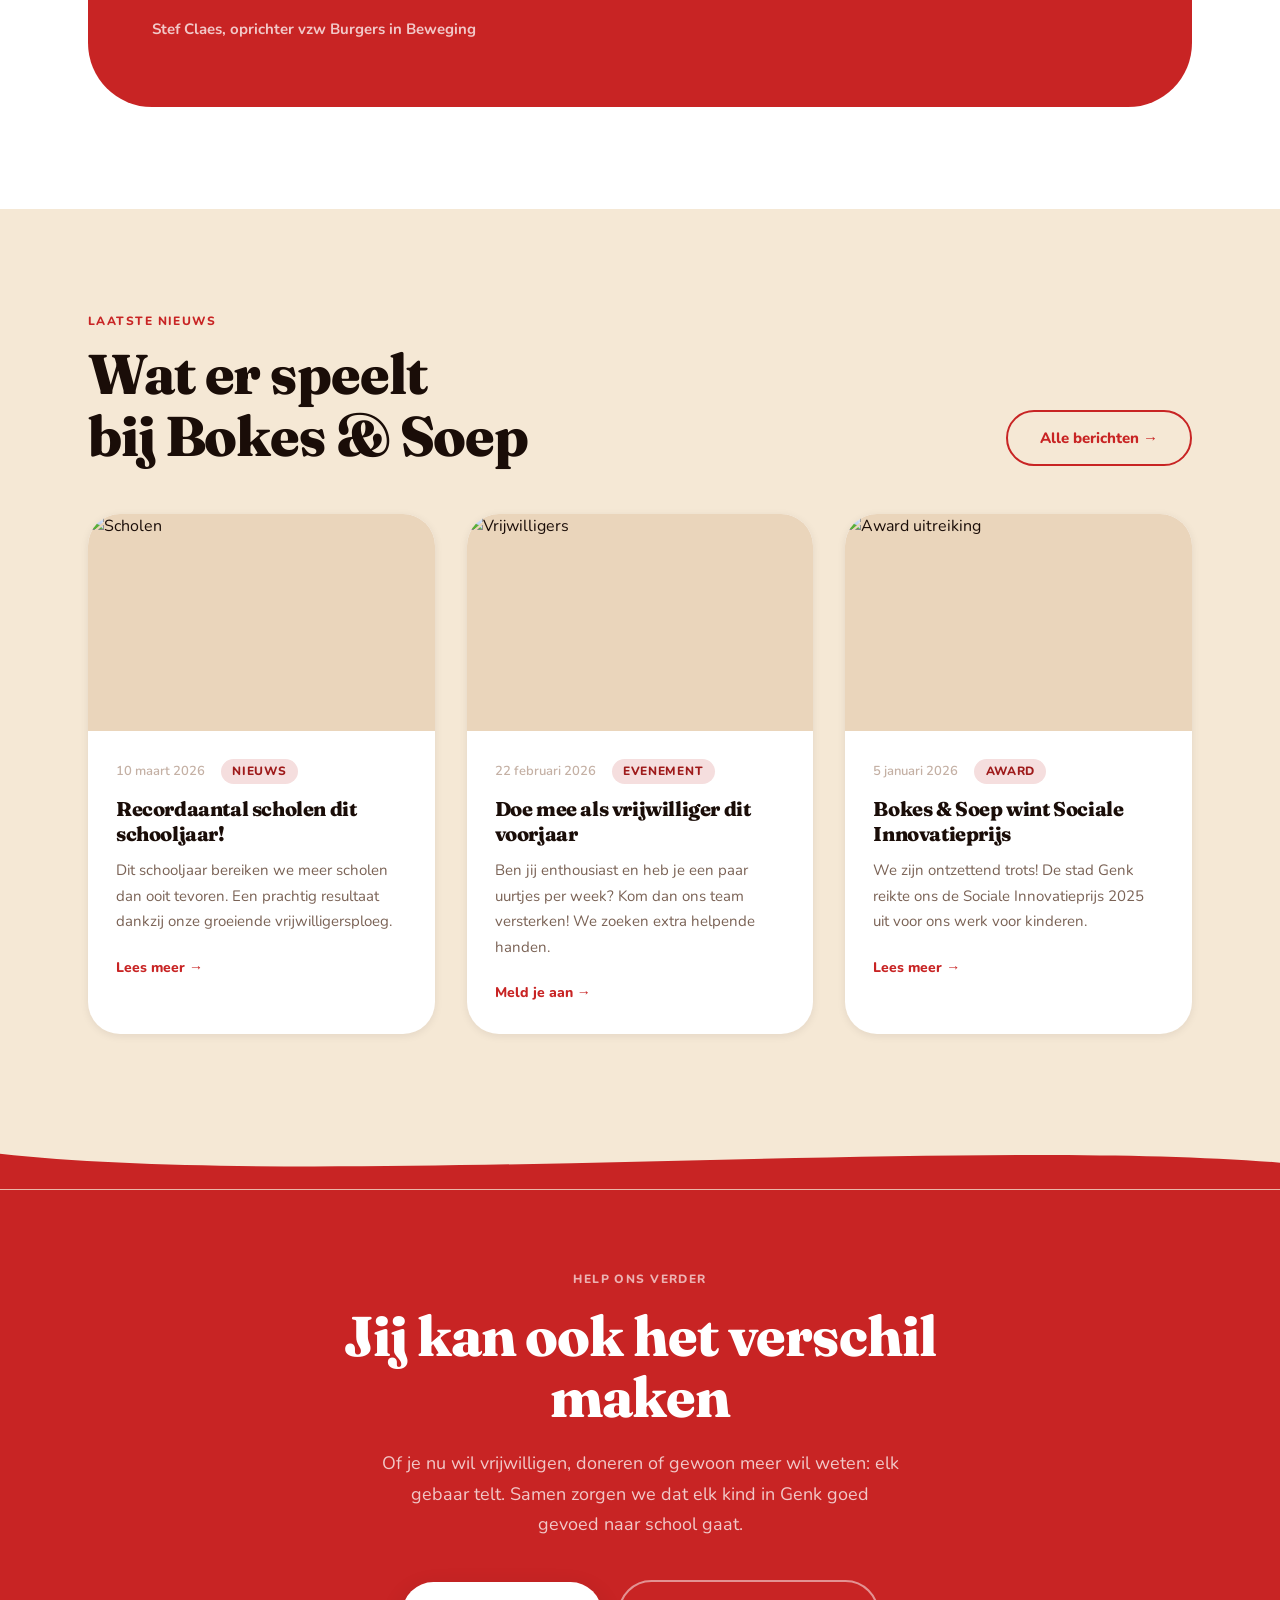
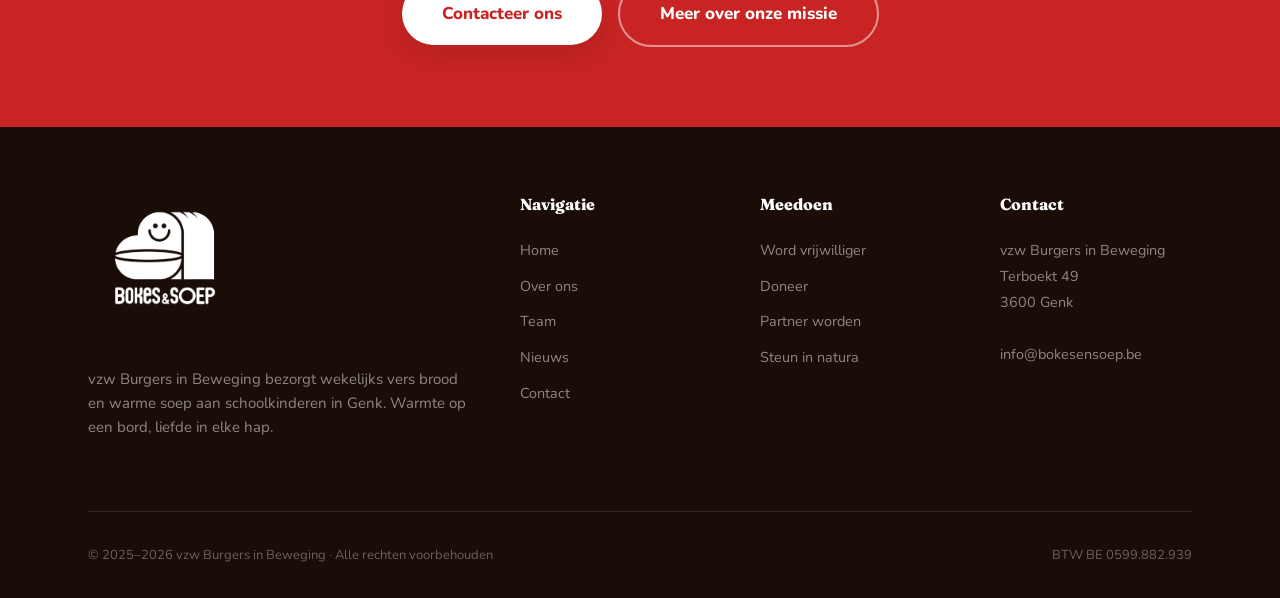
==== commit e9574b79: "fix: use 2000+ without dot for font compatibility" ====
--- a/index.html
+++ b/index.html
@@ -68,7 +68,7 @@
             <span class="hero__stat-label">scholen in Genk</span>
           </div>
           <div class="hero__stat">
-            <span class="hero__stat-num">2.000+</span>
+            <span class="hero__stat-num">2000+</span>
             <span class="hero__stat-label">kinderen per week</span>
           </div>
           <div class="hero__stat">
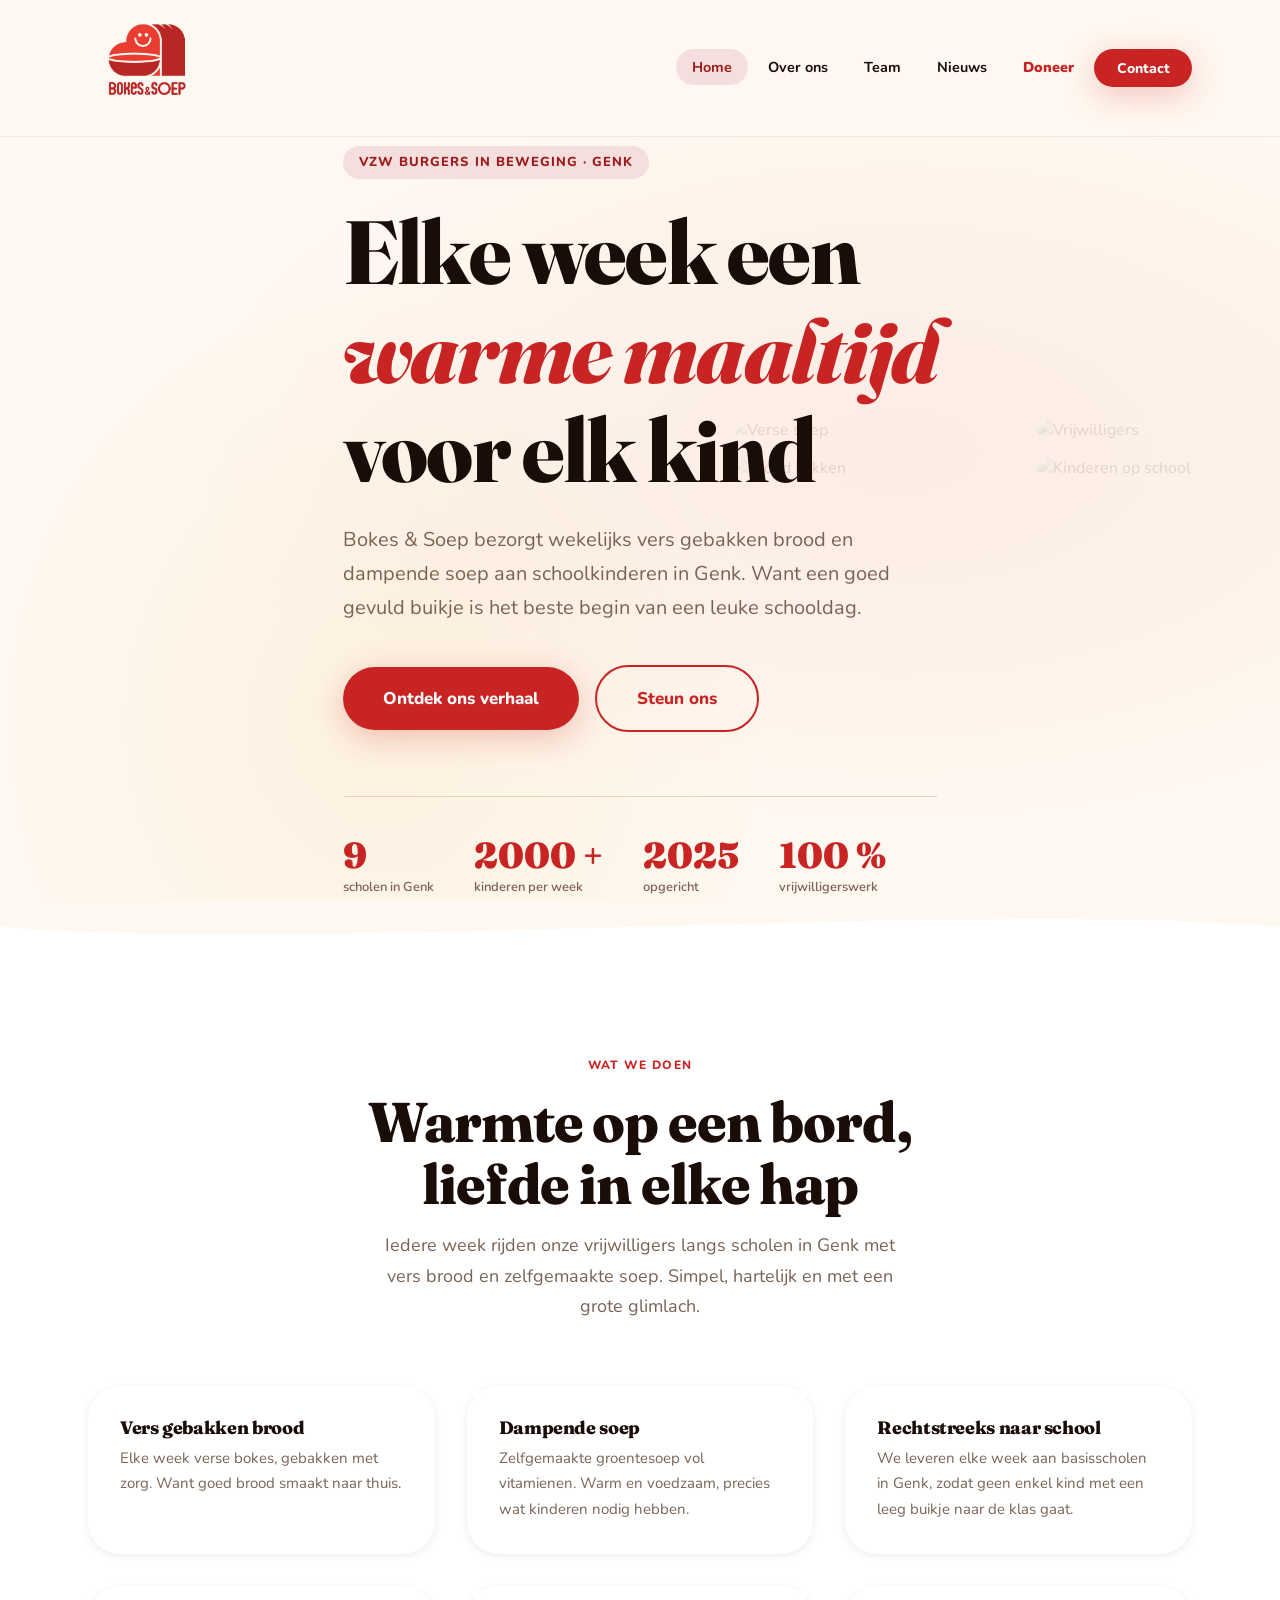
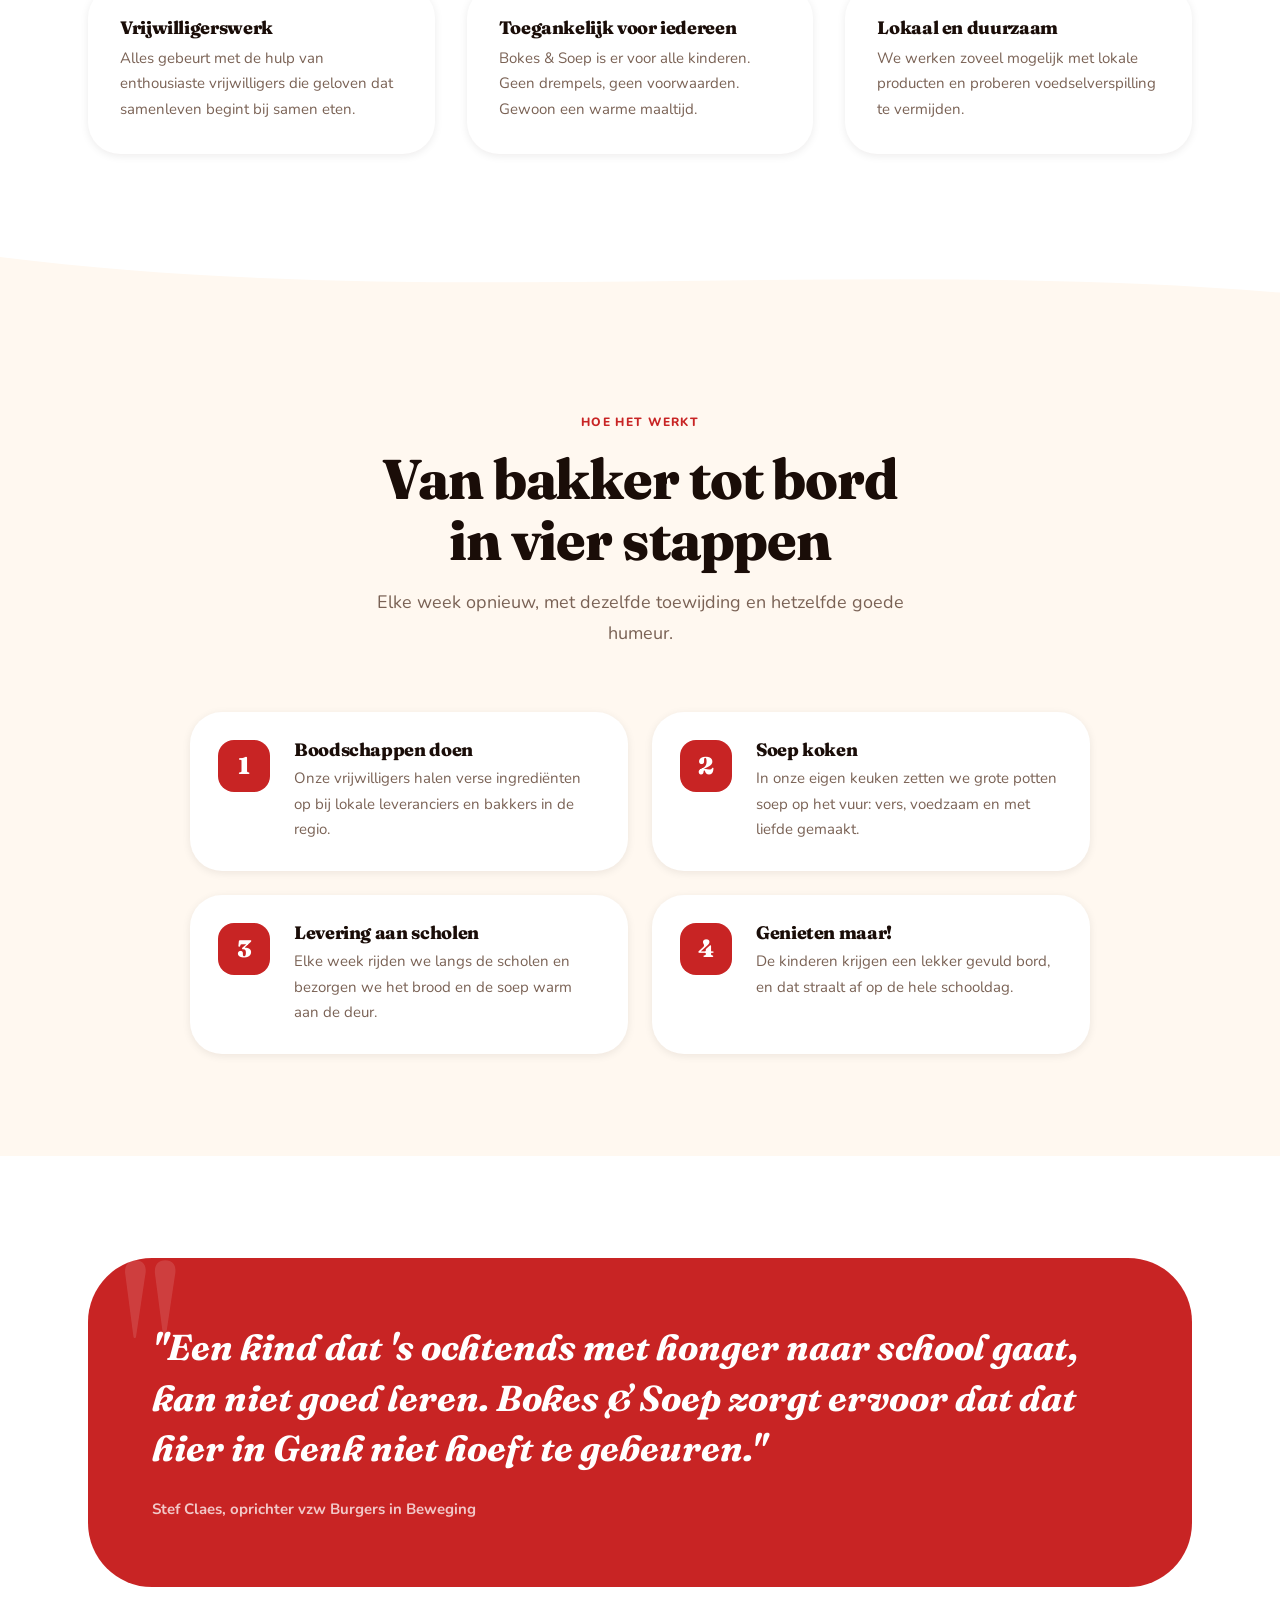
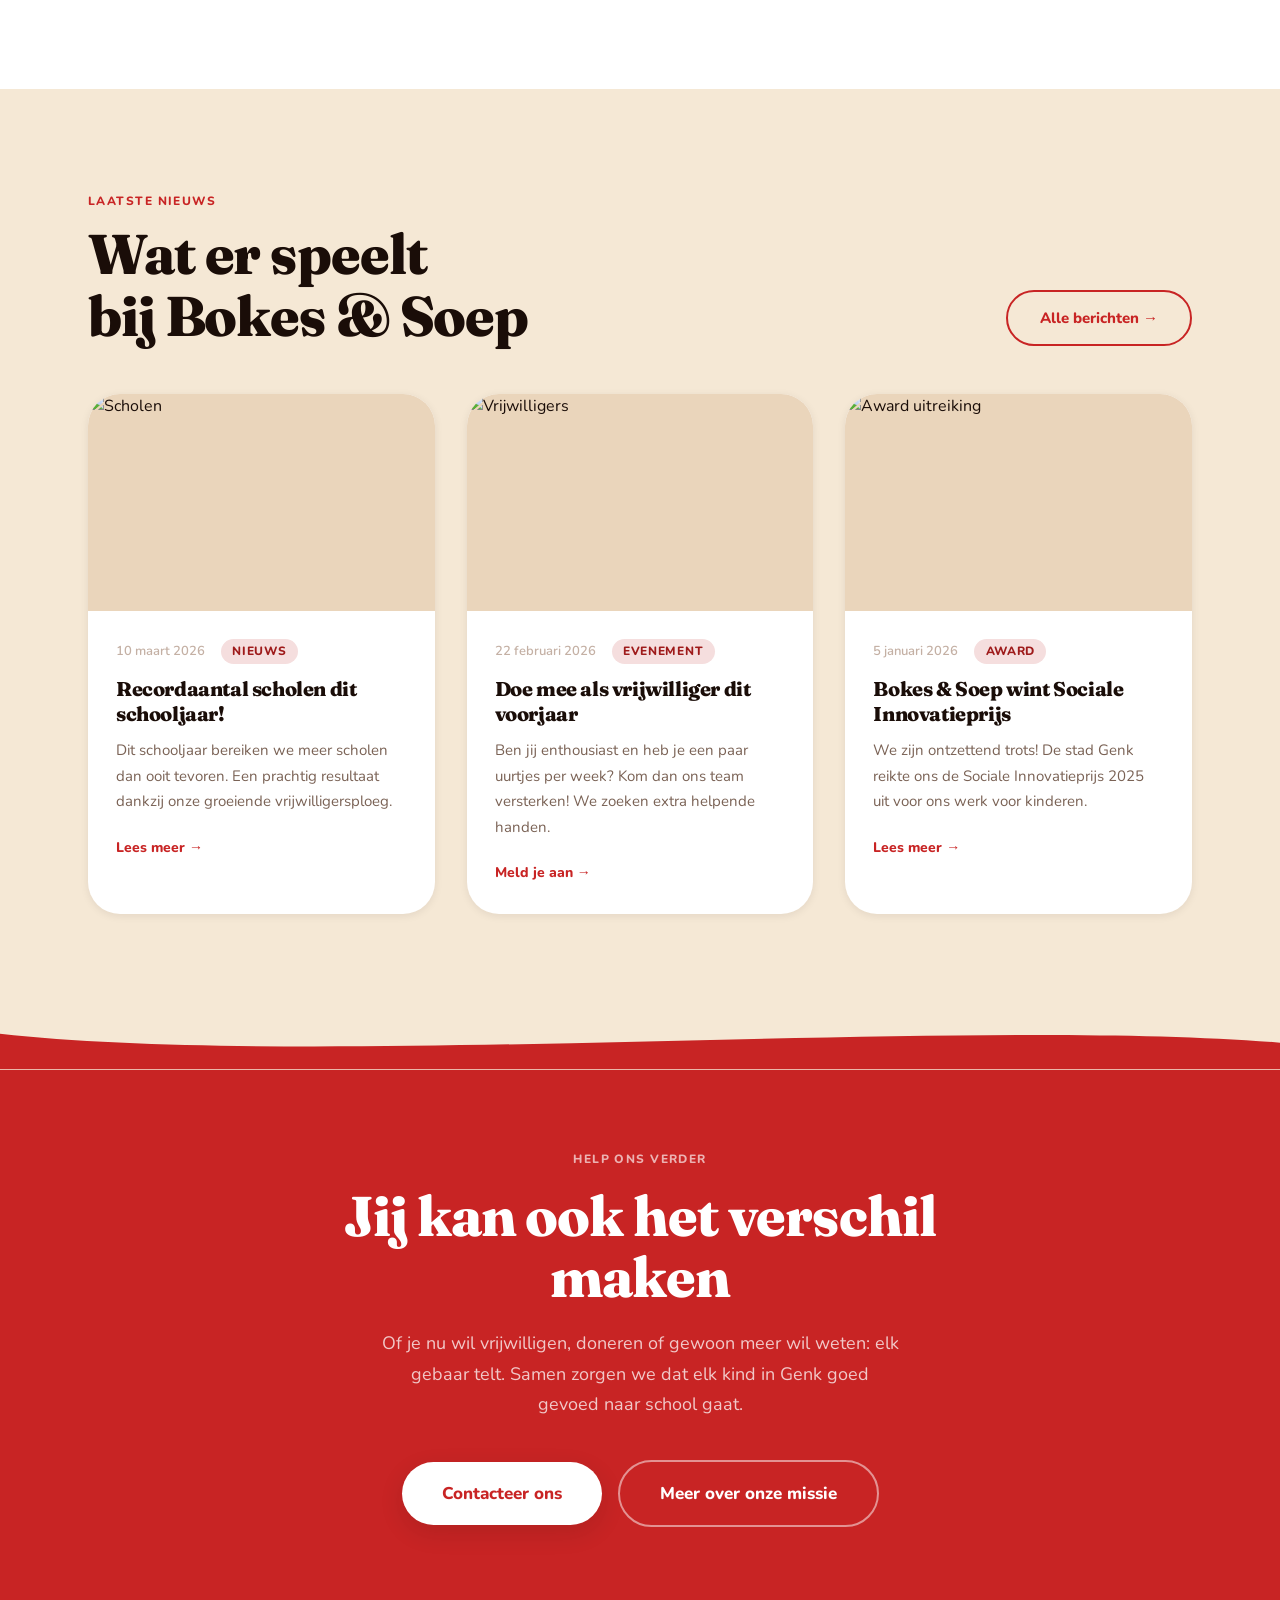
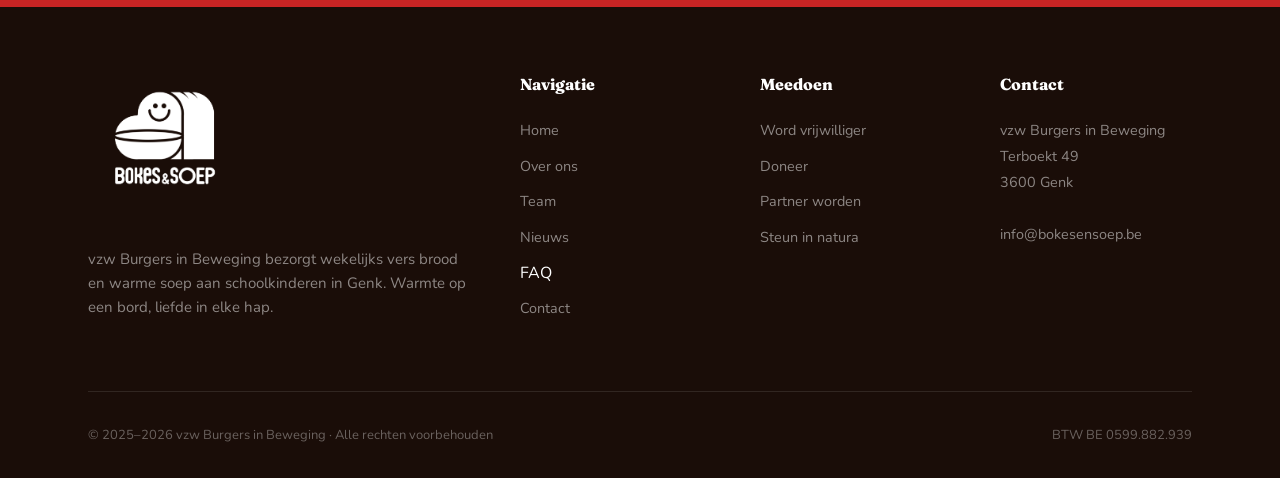
==== commit 583842a3: "fix: remove all emojis, add volunteer CTA to team page, FAQ links in footers - index.html: remove re" ====
--- a/index.html
+++ b/index.html
@@ -115,32 +115,26 @@
 
       <div class="grid-3" style="gap: 2rem;">
         <div class="value-item reveal">
-          <div class="value-item__icon" style="width:40px;height:40px;background:var(--red);border-radius:50%;display:inline-block;"></div>
           <h4>Vers gebakken brood</h4>
           <p>Elke week verse bokes, gebakken met zorg. Want goed brood smaakt naar thuis.</p>
         </div>
         <div class="value-item reveal">
-          <div class="value-item__icon" style="width:40px;height:40px;background:var(--red);border-radius:50%;display:inline-block;"></div>
           <h4>Dampende soep</h4>
           <p>Zelfgemaakte groentesoep vol vitamienen. Warm en voedzaam, precies wat kinderen nodig hebben.</p>
         </div>
         <div class="value-item reveal">
-          <div class="value-item__icon" style="width:40px;height:40px;background:var(--red);border-radius:50%;display:inline-block;"></div>
           <h4>Rechtstreeks naar school</h4>
           <p>We leveren elke week aan basisscholen in Genk, zodat geen enkel kind met een leeg buikje naar de klas gaat.</p>
         </div>
         <div class="value-item reveal">
-          <div class="value-item__icon" style="width:40px;height:40px;background:var(--red);border-radius:50%;display:inline-block;"></div>
           <h4>Vrijwilligerswerk</h4>
           <p>Alles gebeurt met de hulp van enthousiaste vrijwilligers die geloven dat samenleven begint bij samen eten.</p>
         </div>
         <div class="value-item reveal">
-          <div class="value-item__icon" style="width:40px;height:40px;background:var(--red);border-radius:50%;display:inline-block;"></div>
           <h4>Toegankelijk voor iedereen</h4>
           <p>Bokes &amp; Soep is er voor alle kinderen. Geen drempels, geen voorwaarden. Gewoon een warme maaltijd.</p>
         </div>
         <div class="value-item reveal">
-          <div class="value-item__icon" style="width:40px;height:40px;background:var(--red);border-radius:50%;display:inline-block;"></div>
           <h4>Lokaal en duurzaam</h4>
           <p>We werken zoveel mogelijk met lokale producten en proberen voedselverspilling te vermijden.</p>
         </div>
@@ -314,6 +308,7 @@
             <li><a href="over-ons.html" class="footer__link">Over ons</a></li>
             <li><a href="team.html" class="footer__link">Team</a></li>
             <li><a href="nieuws.html" class="footer__link">Nieuws</a></li>
+            <li><a href="faq.html">FAQ</a></li>
             <li><a href="contact.html" class="footer__link">Contact</a></li>
           </ul>
         </div>
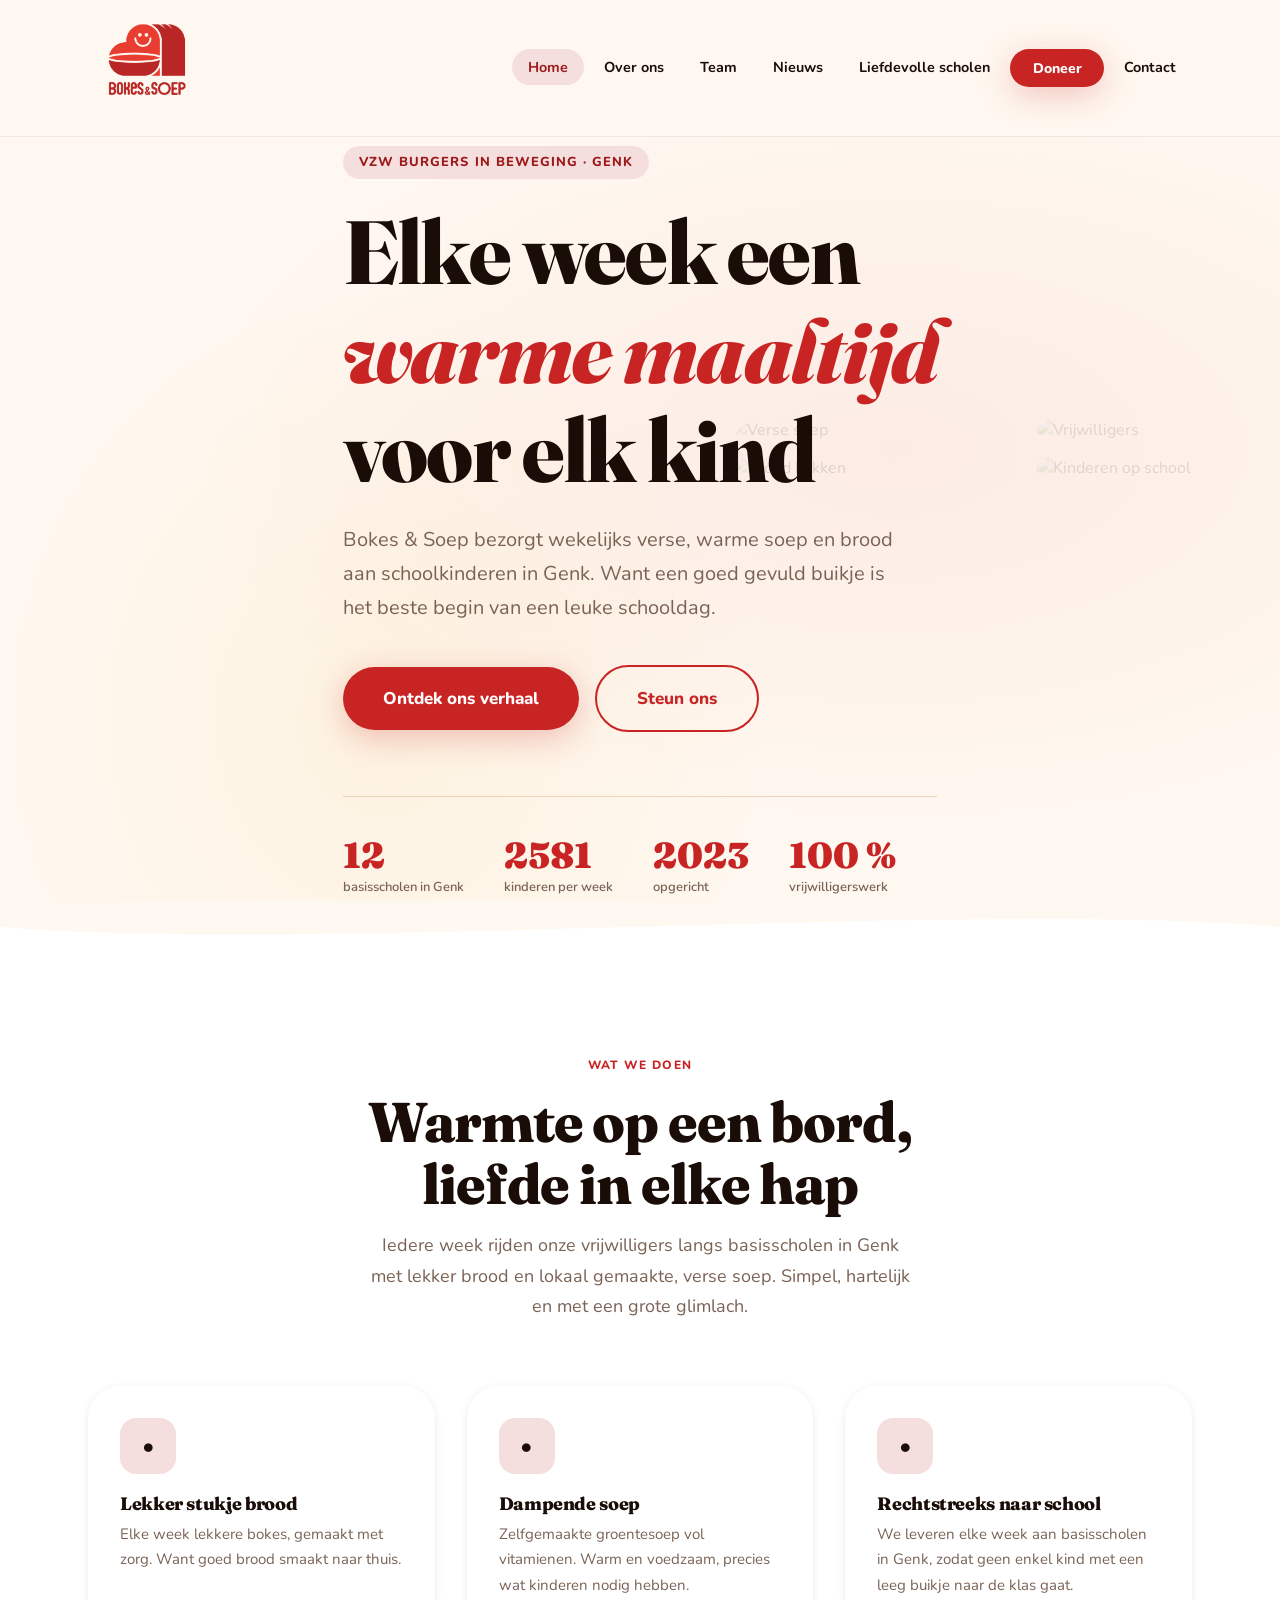
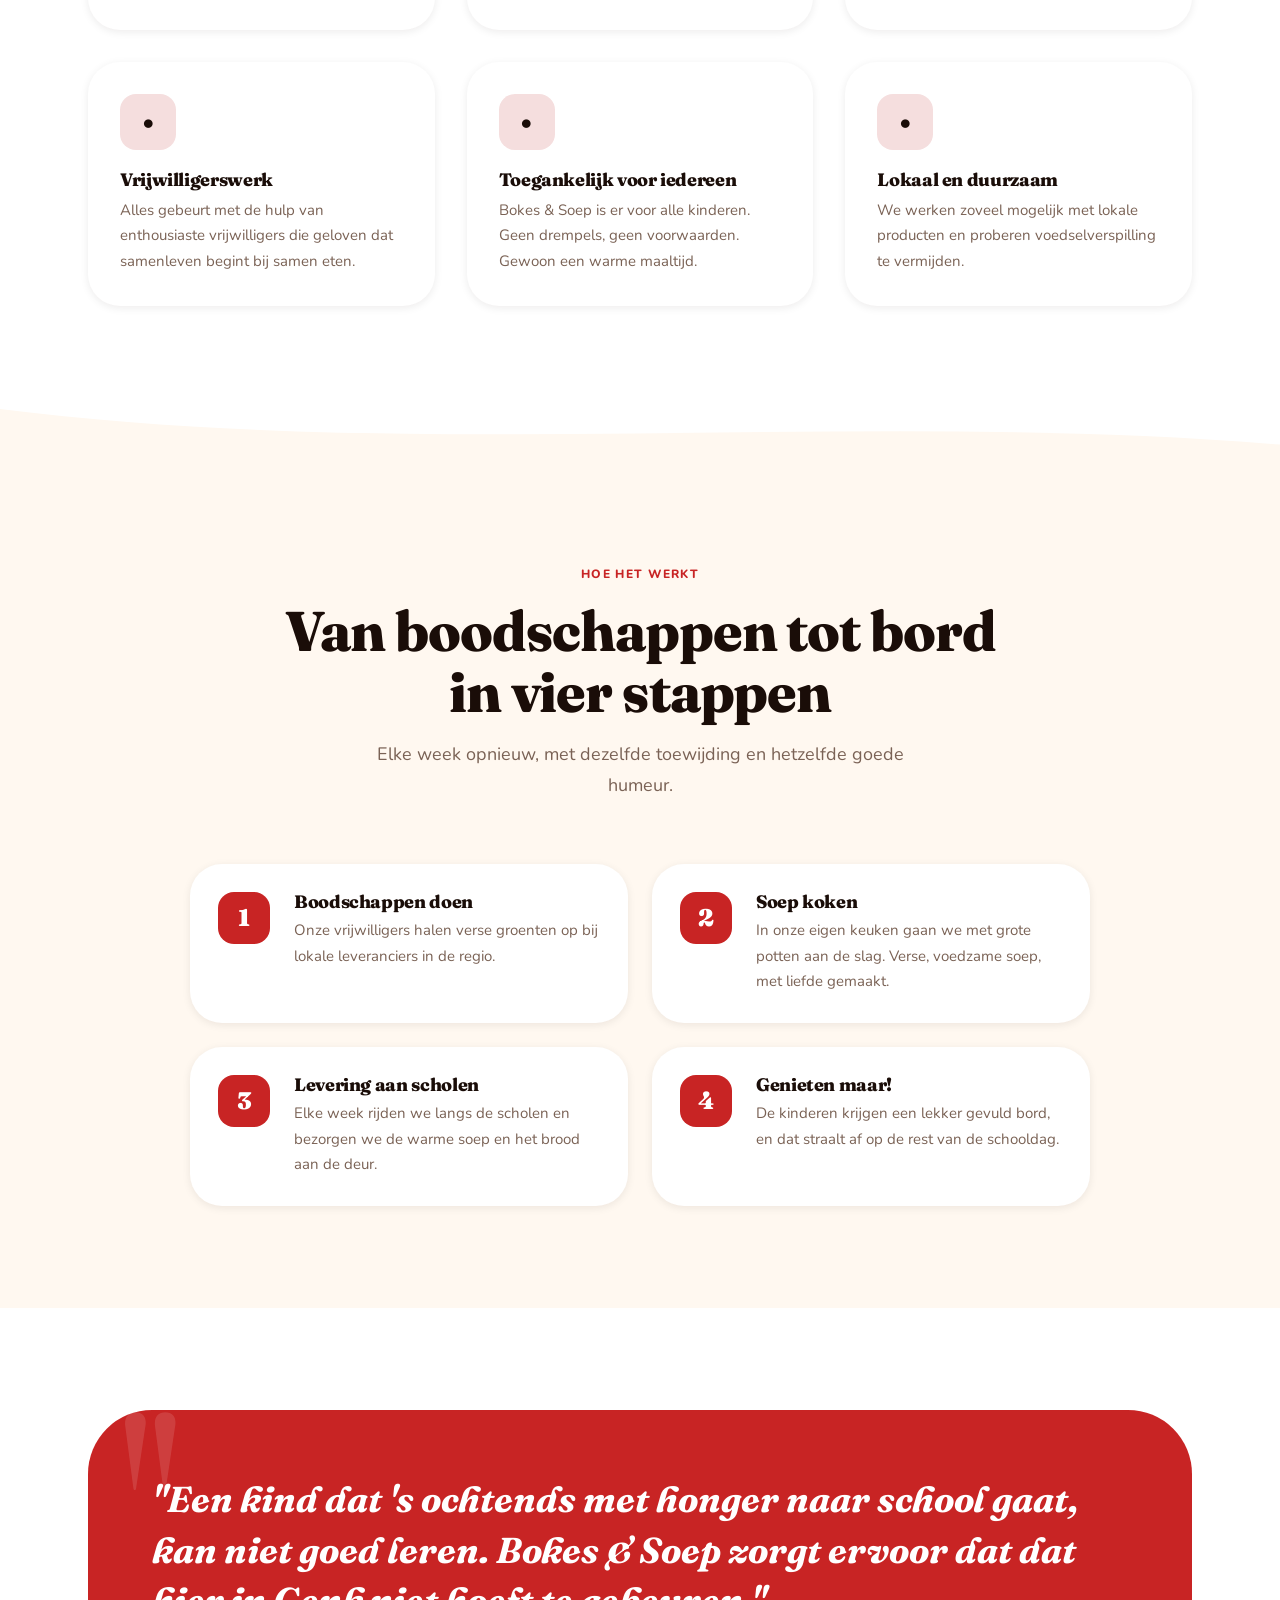
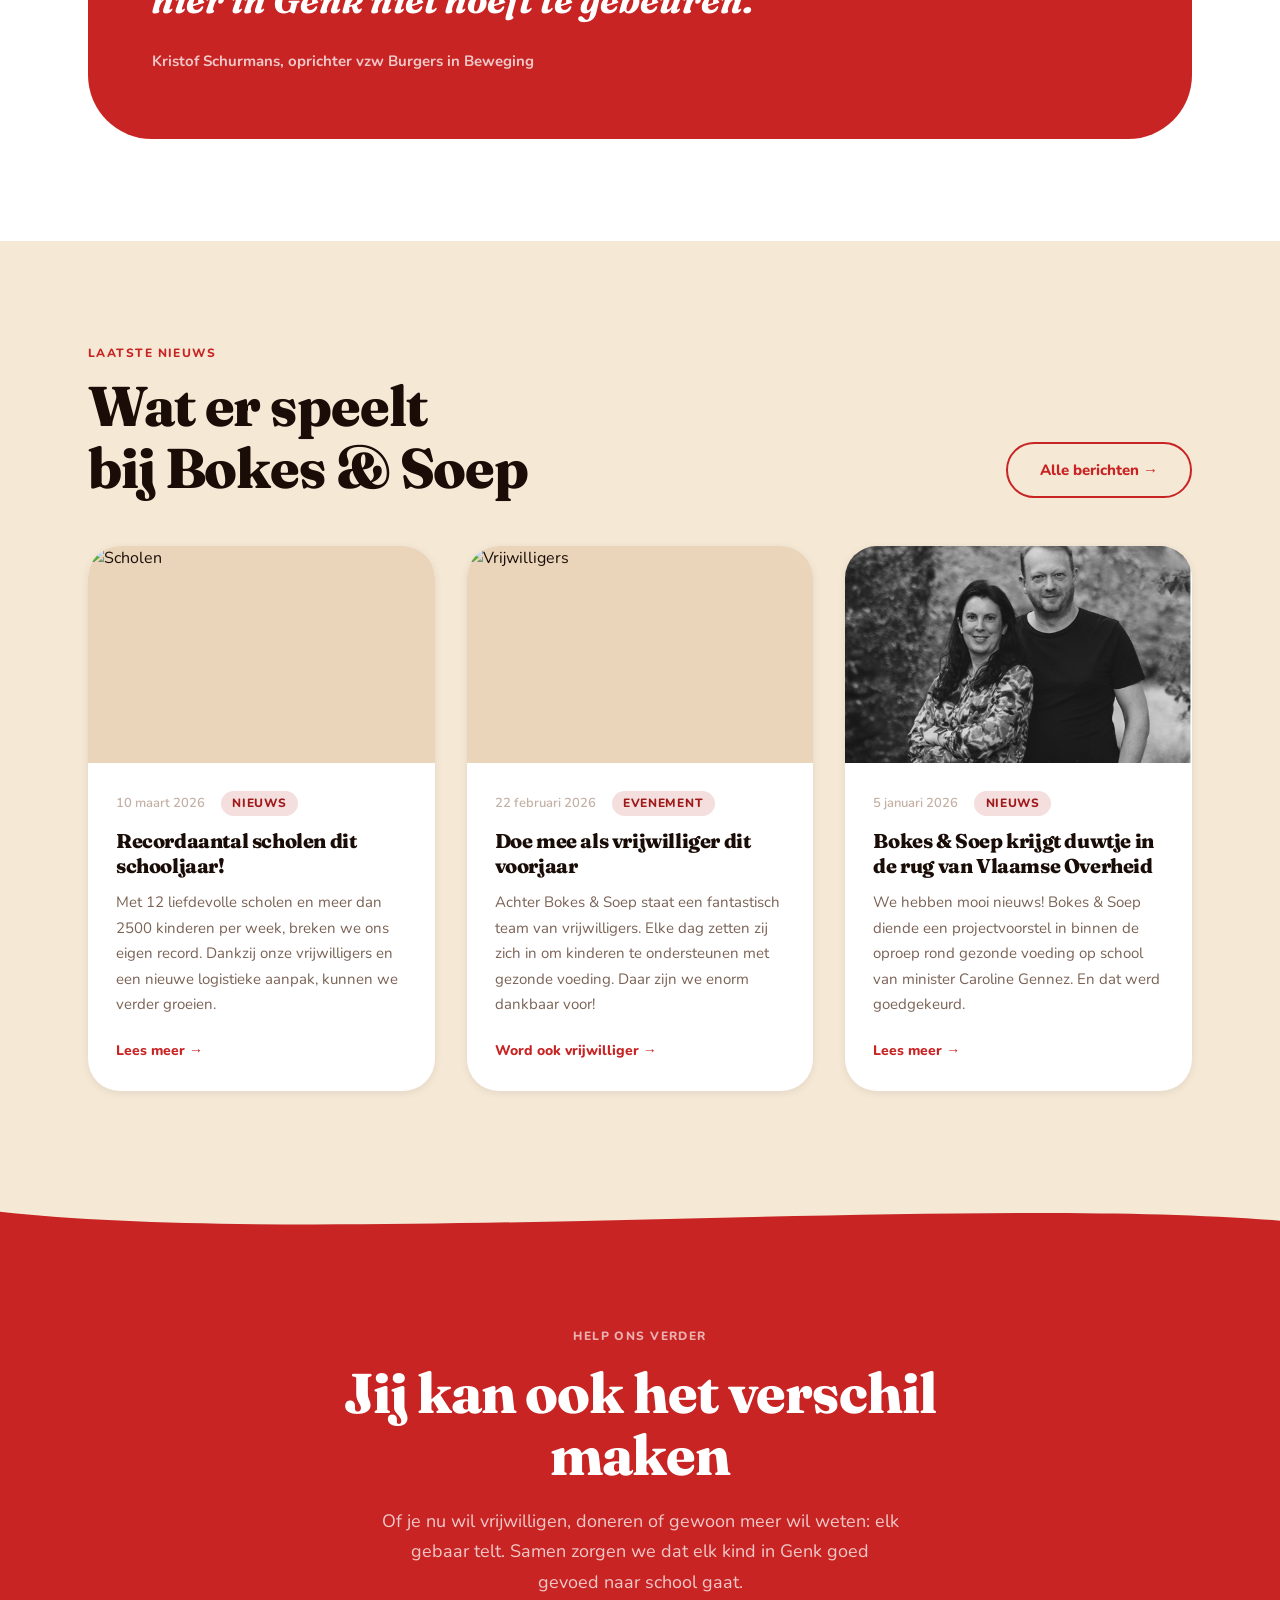
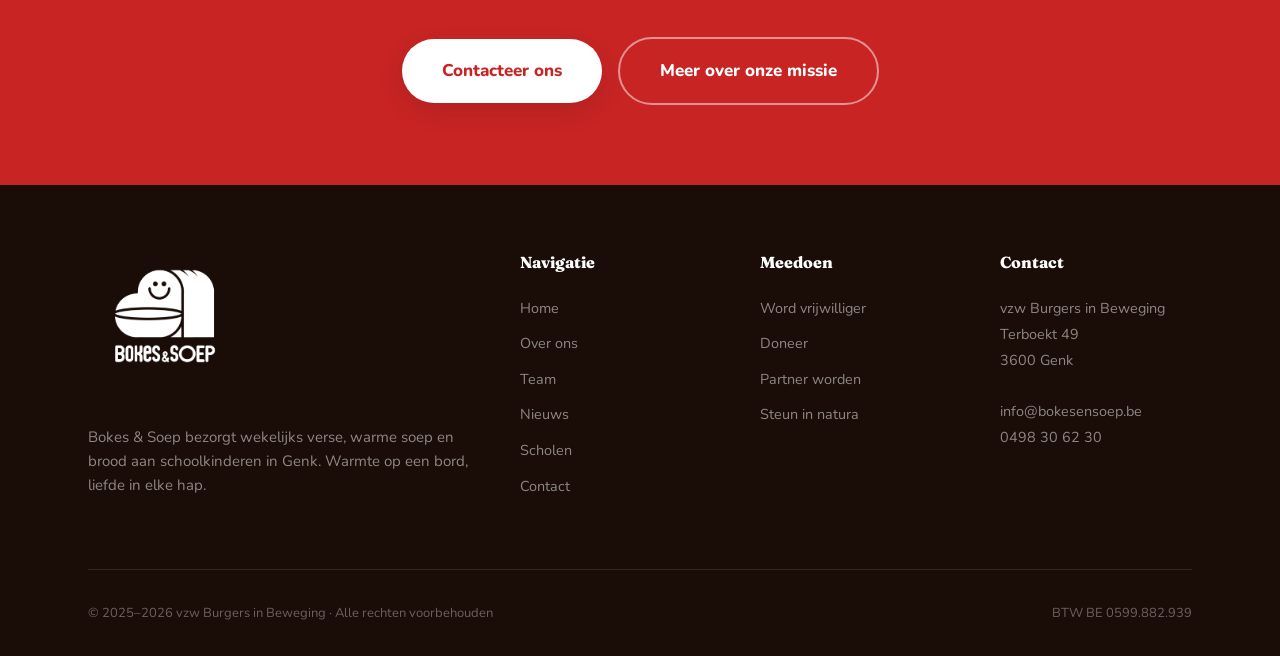
==== commit 3ec9fe0f: "fix: remove emojis, use real photo for Vlaamse Overheid article Replace all emoji icons with HTML sy" ====
--- a/index.html
+++ b/index.html
@@ -22,8 +22,9 @@
           <li><a href="over-ons.html" class="nav__link">Over ons</a></li>
           <li><a href="team.html" class="nav__link">Team</a></li>
           <li><a href="nieuws.html" class="nav__link">Nieuws</a></li>
-          <li><a href="doneer.html" class="nav__link" style="color: var(--red); font-weight: 900;">Doneer</a></li>
-          <li><a href="contact.html" class="nav__link nav__cta">Contact</a></li>
+          <li><a href="scholen.html" class="nav__link">Liefdevolle scholen</a></li>
+          <li><a href="doneer.html" class="nav__link nav__cta">Doneer</a></li>
+          <li><a href="contact.html" class="nav__link">Contact</a></li>
         </ul>
         <button class="nav__hamburger" id="hamburger" aria-label="Menu openen">
           <span></span><span></span><span></span>
@@ -38,8 +39,9 @@
     <a href="over-ons.html" class="nav__link">Over ons</a>
     <a href="team.html" class="nav__link">Team</a>
     <a href="nieuws.html" class="nav__link">Nieuws</a>
-    <a href="doneer.html" class="nav__link" style="color: var(--red); font-weight: 900;">Doneer</a>
-    <a href="contact.html" class="nav__link nav__cta" style="margin-top: 0.5rem;">Contacteer ons</a>
+    <a href="scholen.html" class="nav__link">Liefdevolle scholen</a>
+    <a href="doneer.html" class="nav__link nav__cta" style="margin-top: 0.5rem;">Doneer</a>
+    <a href="contact.html" class="nav__link">Contact</a>
   </div>
 
   <!-- HERO -->
@@ -53,9 +55,7 @@
           Elke week een<br><em>warme maaltijd</em><br>voor elk kind
         </h1>
         <p class="hero__subtitle animate-fade-up animate-delay-2">
-          Bokes &amp; Soep bezorgt wekelijks vers gebakken brood en dampende soep
-          aan schoolkinderen in Genk. Want een goed gevuld buikje is het beste begin
-          van een leuke schooldag.
+          Bokes &amp; Soep bezorgt wekelijks verse, warme soep en brood aan schoolkinderen in Genk. Want een goed gevuld buikje is het beste begin van een leuke schooldag.
         </p>
         <div class="hero__actions animate-fade-up animate-delay-3">
           <a href="over-ons.html" class="btn btn--primary btn--lg">Ontdek ons verhaal</a>
@@ -64,15 +64,15 @@
 
         <div class="hero__stat-row animate-fade-up animate-delay-4">
           <div class="hero__stat">
-            <span class="hero__stat-num">9</span>
-            <span class="hero__stat-label">scholen in Genk</span>
+            <span class="hero__stat-num">12</span>
+            <span class="hero__stat-label">basisscholen in Genk</span>
           </div>
           <div class="hero__stat">
-            <span class="hero__stat-num">2000+</span>
+            <span class="hero__stat-num">2581</span>
             <span class="hero__stat-label">kinderen per week</span>
           </div>
           <div class="hero__stat">
-            <span class="hero__stat-num">2025</span>
+            <span class="hero__stat-num">2023</span>
             <span class="hero__stat-label">opgericht</span>
           </div>
           <div class="hero__stat">
@@ -108,33 +108,38 @@
         <span class="label">Wat we doen</span>
         <h2>Warmte op een bord,<br>liefde in elke hap</h2>
         <p>
-          Iedere week rijden onze vrijwilligers langs scholen in Genk met vers brood en zelfgemaakte soep.
-          Simpel, hartelijk en met een grote glimlach.
+          Iedere week rijden onze vrijwilligers langs basisscholen in Genk met lekker brood en lokaal gemaakte, verse soep. Simpel, hartelijk en met een grote glimlach.
         </p>
       </div>
 
       <div class="grid-3" style="gap: 2rem;">
         <div class="value-item reveal">
-          <h4>Vers gebakken brood</h4>
-          <p>Elke week verse bokes, gebakken met zorg. Want goed brood smaakt naar thuis.</p>
-        </div>
-        <div class="value-item reveal">
+          <div class="value-item__icon" aria-hidden="true">&bull;</div>
+          <h4>Lekker stukje brood</h4>
+          <p>Elke week lekkere bokes, gemaakt met zorg. Want goed brood smaakt naar thuis.</p>
+        </div>
+        <div class="value-item reveal">
+          <div class="value-item__icon" aria-hidden="true">&bull;</div>
           <h4>Dampende soep</h4>
           <p>Zelfgemaakte groentesoep vol vitamienen. Warm en voedzaam, precies wat kinderen nodig hebben.</p>
         </div>
         <div class="value-item reveal">
+          <div class="value-item__icon" aria-hidden="true">&bull;</div>
           <h4>Rechtstreeks naar school</h4>
           <p>We leveren elke week aan basisscholen in Genk, zodat geen enkel kind met een leeg buikje naar de klas gaat.</p>
         </div>
         <div class="value-item reveal">
+          <div class="value-item__icon" aria-hidden="true">&bull;</div>
           <h4>Vrijwilligerswerk</h4>
           <p>Alles gebeurt met de hulp van enthousiaste vrijwilligers die geloven dat samenleven begint bij samen eten.</p>
         </div>
         <div class="value-item reveal">
+          <div class="value-item__icon" aria-hidden="true">&bull;</div>
           <h4>Toegankelijk voor iedereen</h4>
           <p>Bokes &amp; Soep is er voor alle kinderen. Geen drempels, geen voorwaarden. Gewoon een warme maaltijd.</p>
         </div>
         <div class="value-item reveal">
+          <div class="value-item__icon" aria-hidden="true">&bull;</div>
           <h4>Lokaal en duurzaam</h4>
           <p>We werken zoveel mogelijk met lokale producten en proberen voedselverspilling te vermijden.</p>
         </div>
@@ -154,7 +159,7 @@
     <div class="container">
       <div class="section-header reveal">
         <span class="label">Hoe het werkt</span>
-        <h2>Van bakker tot bord<br>in vier stappen</h2>
+        <h2>Van boodschappen tot bord<br>in vier stappen</h2>
         <p>Elke week opnieuw, met dezelfde toewijding en hetzelfde goede humeur.</p>
       </div>
 
@@ -163,28 +168,28 @@
           <div class="how-step__num">1</div>
           <div class="how-step__content">
             <h4>Boodschappen doen</h4>
-            <p>Onze vrijwilligers halen verse ingrediënten op bij lokale leveranciers en bakkers in de regio.</p>
+            <p>Onze vrijwilligers halen verse groenten op bij lokale leveranciers in de regio.</p>
           </div>
         </div>
         <div class="how-step reveal">
           <div class="how-step__num">2</div>
           <div class="how-step__content">
             <h4>Soep koken</h4>
-            <p>In onze eigen keuken zetten we grote potten soep op het vuur: vers, voedzaam en met liefde gemaakt.</p>
+            <p>In onze eigen keuken gaan we met grote potten aan de slag. Verse, voedzame soep, met liefde gemaakt.</p>
           </div>
         </div>
         <div class="how-step reveal">
           <div class="how-step__num">3</div>
           <div class="how-step__content">
             <h4>Levering aan scholen</h4>
-            <p>Elke week rijden we langs de scholen en bezorgen we het brood en de soep warm aan de deur.</p>
+            <p>Elke week rijden we langs de scholen en bezorgen we de warme soep en het brood aan de deur.</p>
           </div>
         </div>
         <div class="how-step reveal">
           <div class="how-step__num">4</div>
           <div class="how-step__content">
             <h4>Genieten maar!</h4>
-            <p>De kinderen krijgen een lekker gevuld bord, en dat straalt af op de hele schooldag.</p>
+            <p>De kinderen krijgen een lekker gevuld bord, en dat straalt af op de rest van de schooldag.</p>
           </div>
         </div>
       </div>
@@ -198,7 +203,7 @@
         <p class="quote-block__text">
           "Een kind dat 's ochtends met honger naar school gaat, kan niet goed leren. Bokes &amp; Soep zorgt ervoor dat dat hier in Genk niet hoeft te gebeuren."
         </p>
-        <p class="quote-block__author">Stef Claes, oprichter vzw Burgers in Beweging</p>
+        <p class="quote-block__author">Kristof Schurmans, oprichter vzw Burgers in Beweging</p>
       </div>
     </div>
   </section>
@@ -225,8 +230,8 @@
               <span class="news-tag">Nieuws</span>
             </div>
             <h3 class="card__title">Recordaantal scholen dit schooljaar!</h3>
-            <p class="card__text">Dit schooljaar bereiken we meer scholen dan ooit tevoren. Een prachtig resultaat dankzij onze groeiende vrijwilligersploeg.</p>
-            <a href="nieuws.html" class="card__link">Lees meer →</a>
+            <p class="card__text">Met 12 liefdevolle scholen en meer dan 2500 kinderen per week, breken we ons eigen record. Dankzij onze vrijwilligers en een nieuwe logistieke aanpak, kunnen we verder groeien.</p>
+            <a href="scholen.html" class="card__link">Lees meer →</a>
           </div>
         </div>
 
@@ -240,22 +245,22 @@
               <span class="news-tag">Evenement</span>
             </div>
             <h3 class="card__title">Doe mee als vrijwilliger dit voorjaar</h3>
-            <p class="card__text">Ben jij enthousiast en heb je een paar uurtjes per week? Kom dan ons team versterken! We zoeken extra helpende handen.</p>
-            <a href="contact.html" class="card__link">Meld je aan →</a>
+            <p class="card__text">Achter Bokes &amp; Soep staat een fantastisch team van vrijwilligers. Elke dag zetten zij zich in om kinderen te ondersteunen met gezonde voeding. Daar zijn we enorm dankbaar voor!</p>
+            <a href="contact.html" class="card__link">Word ook vrijwilliger →</a>
           </div>
         </div>
 
         <div class="card">
           <div class="card__img">
-            <img src="https://images.unsplash.com/photo-1567427017947-545c5f8d16ad?w=600&q=80&auto=format&fit=crop" alt="Award uitreiking">
+            <img src="images/Picture1.jpg" alt="Award uitreiking" style="filter: grayscale(1);">
           </div>
           <div class="card__body">
             <div class="news-meta">
               <span class="news-date">5 januari 2026</span>
-              <span class="news-tag">Award</span>
+              <span class="news-tag">Nieuws</span>
             </div>
-            <h3 class="card__title">Bokes &amp; Soep wint Sociale Innovatieprijs</h3>
-            <p class="card__text">We zijn ontzettend trots! De stad Genk reikte ons de Sociale Innovatieprijs 2025 uit voor ons werk voor kinderen.</p>
+            <h3 class="card__title">Bokes &amp; Soep krijgt duwtje in de rug van Vlaamse Overheid</h3>
+            <p class="card__text">We hebben mooi nieuws! Bokes &amp; Soep diende een projectvoorstel in binnen de oproep rond gezonde voeding op school van minister Caroline Gennez. En dat werd goedgekeurd.</p>
             <a href="nieuws.html" class="card__link">Lees meer →</a>
           </div>
         </div>
@@ -297,8 +302,7 @@
             <img src="logos/logo_kleur_3000px.png" alt="Bokes & Soep">
           </div>
           <p class="footer__tagline">
-            vzw Burgers in Beweging bezorgt wekelijks vers brood en warme soep aan
-            schoolkinderen in Genk. Warmte op een bord, liefde in elke hap.
+            Bokes &amp; Soep bezorgt wekelijks verse, warme soep en brood aan schoolkinderen in Genk. Warmte op een bord, liefde in elke hap.
           </p>
         </div>
         <div>
@@ -308,7 +312,7 @@
             <li><a href="over-ons.html" class="footer__link">Over ons</a></li>
             <li><a href="team.html" class="footer__link">Team</a></li>
             <li><a href="nieuws.html" class="footer__link">Nieuws</a></li>
-            <li><a href="faq.html">FAQ</a></li>
+            <li><a href="scholen.html" class="footer__link">Scholen</a></li>
             <li><a href="contact.html" class="footer__link">Contact</a></li>
           </ul>
         </div>
@@ -316,7 +320,7 @@
           <p class="footer__title">Meedoen</p>
           <ul class="footer__links">
             <li><a href="contact.html" class="footer__link">Word vrijwilliger</a></li>
-            <li><a href="contact.html" class="footer__link">Doneer</a></li>
+            <li><a href="doneer.html" class="footer__link">Doneer</a></li>
             <li><a href="contact.html" class="footer__link">Partner worden</a></li>
             <li><a href="contact.html" class="footer__link">Steun in natura</a></li>
           </ul>
@@ -328,6 +332,7 @@
             Terboekt 49<br>
             3600 Genk<br><br>
             <a href="mailto:info@bokesensoep.be" class="footer__link">info@bokesensoep.be</a>
+            <br><a href="tel:+32498306230" class="footer__link">0498 30 62 30</a>
           </address>
         </div>
       </div>
